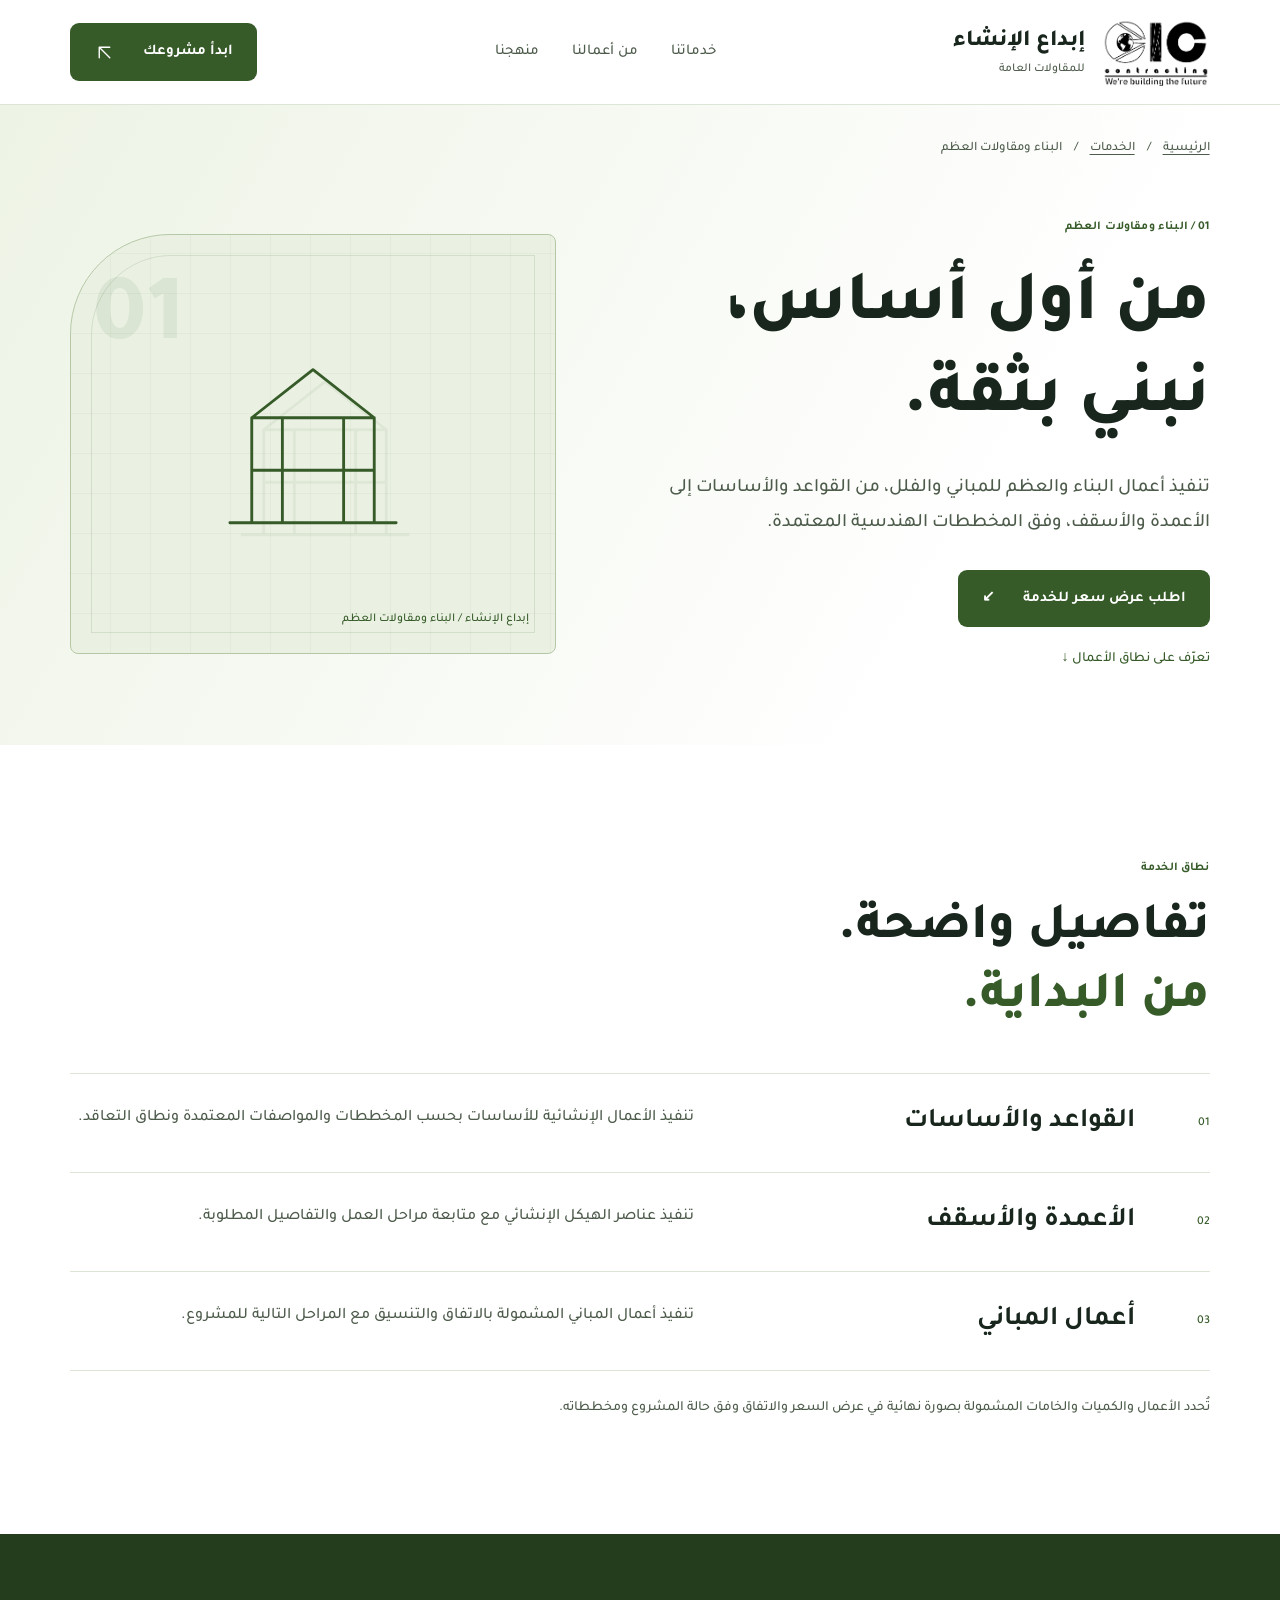
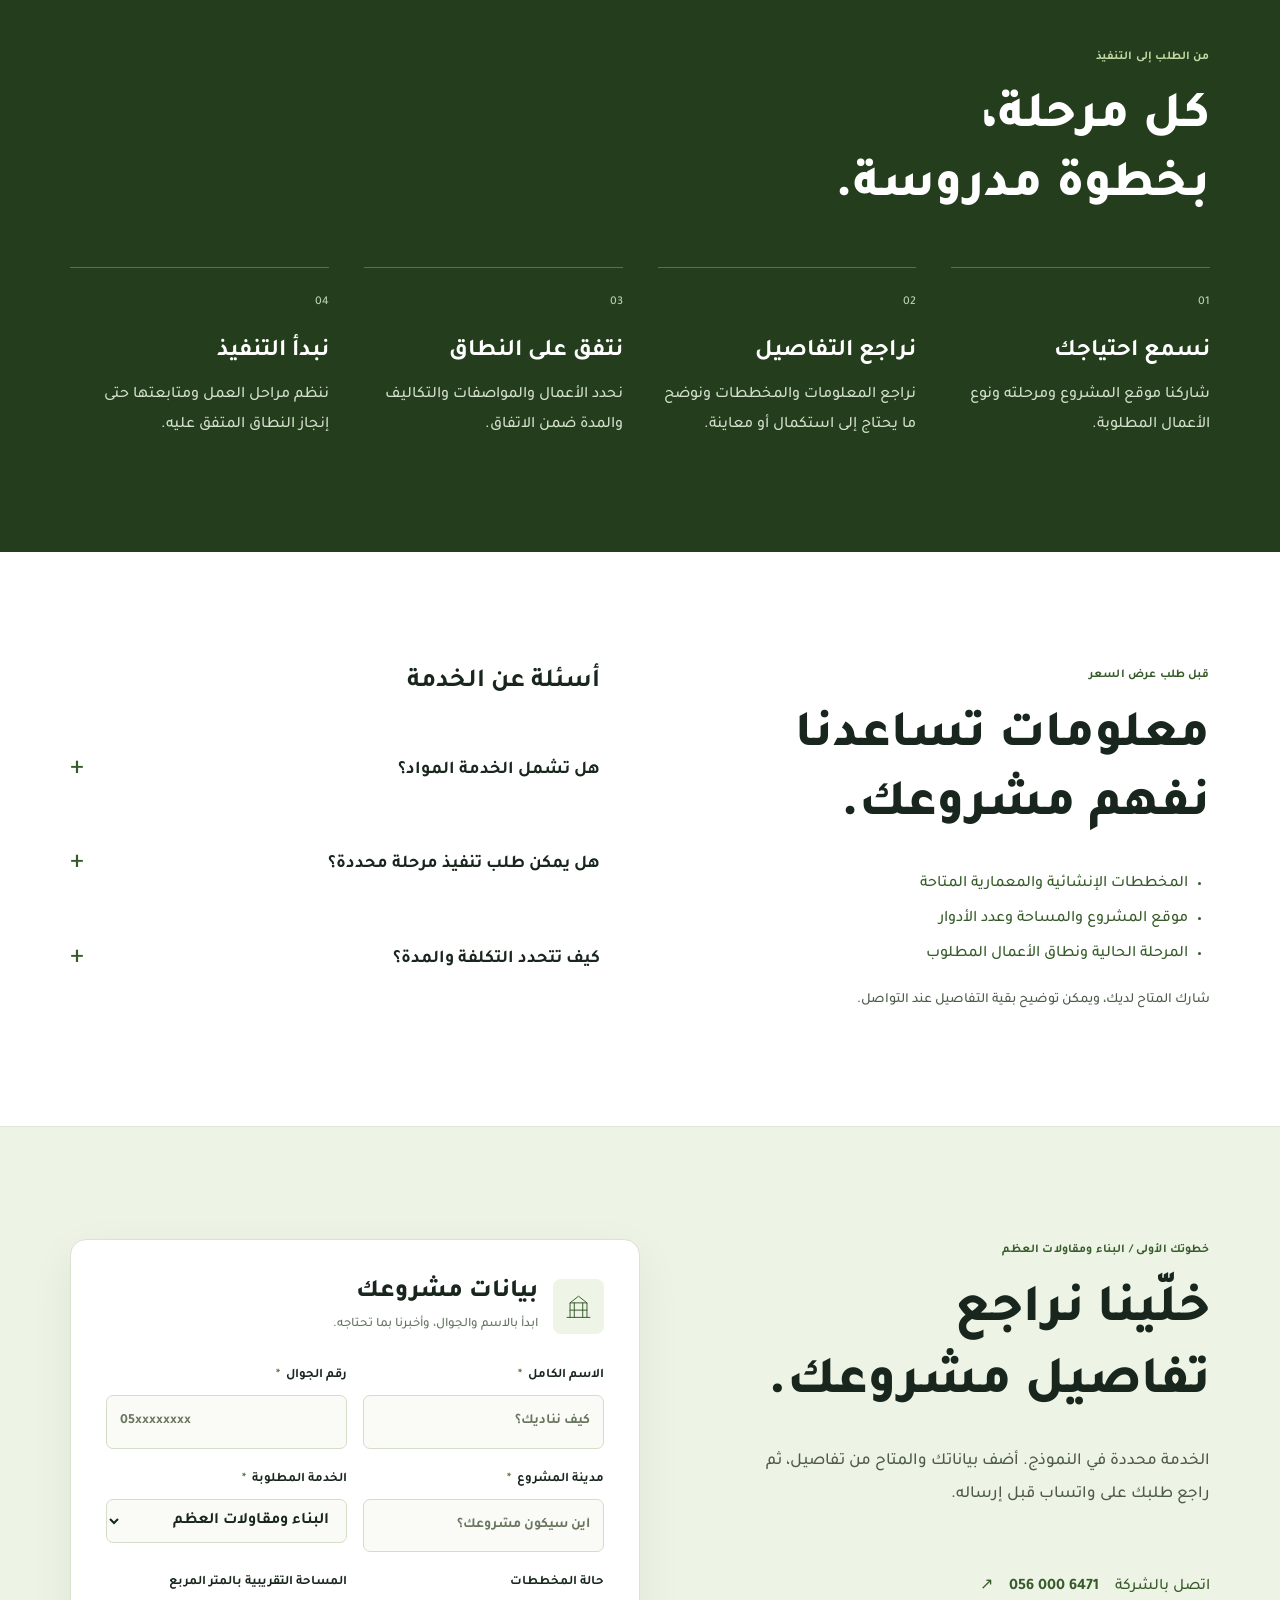
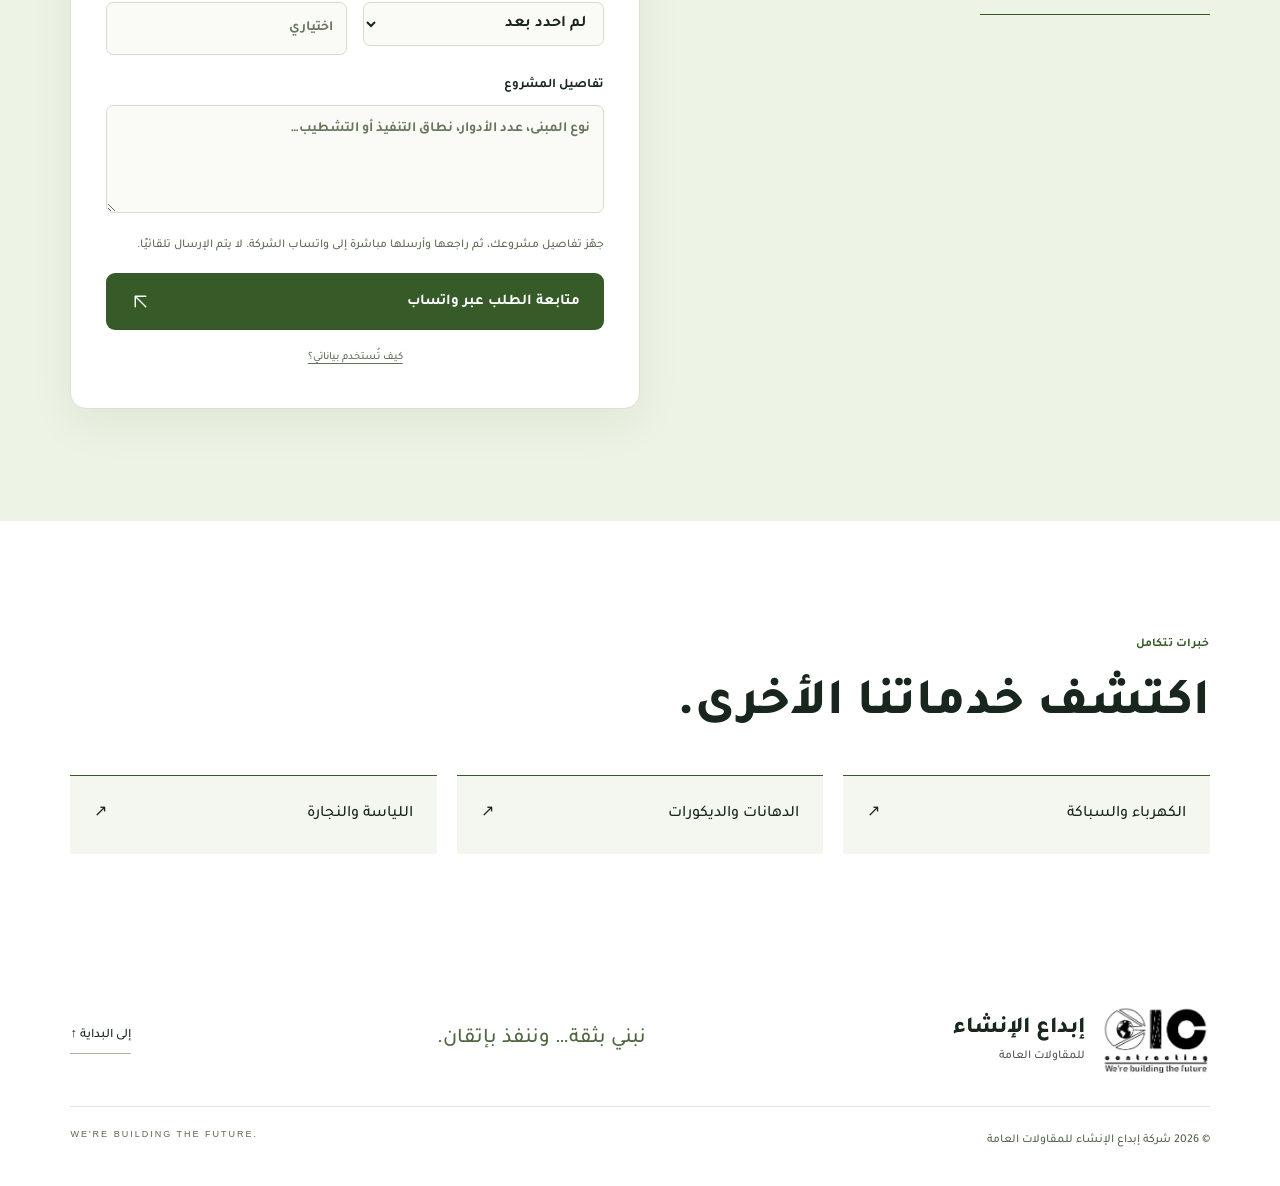
==== construction.html @ dc74d8d6 "Draft four independent Arabic service pages and homepage navigation" ====
<!doctype html><html lang="ar" dir="rtl"><head><meta charset="utf-8"><meta name="viewport" content="width=device-width,initial-scale=1"><meta name="theme-color" content="#365b29"><title>البناء ومقاولات العظم | إبداع الإنشاء</title><meta name="description" content="تنفيذ أعمال البناء والعظم للمباني والفلل، من القواعد والأساسات إلى الأعمدة والأسقف، وفق المخططات الهندسية المعتمدة."><meta property="og:title" content="البناء ومقاولات العظم | إبداع الإنشاء"><meta property="og:description" content="تنفيذ أعمال البناء والعظم للمباني والفلل، من القواعد والأساسات إلى الأعمدة والأسقف، وفق المخططات الهندسية المعتمدة."><meta property="og:type" content="website"><link rel="icon" href="favicon.svg"><link rel="stylesheet" href="style.css?v=20261109-services"><link rel="stylesheet" href="services.css"></head><body class="service-page"><svg class="svg-defs" xmlns="http://www.w3.org/2000/svg" aria-hidden="true"><defs><symbol id="build" viewBox="0 0 48 48"><path d="M5 42h38M10 42V18h28v24M10 18l14-11 14 11M17 18v24M31 18v24M10 30h28"/></symbol><symbol id="bolt" viewBox="0 0 48 48"><path d="M27 4 10 27h13l-2 17 17-24H25l2-16Z"/></symbol><symbol id="paint" viewBox="0 0 48 48"><rect x="7" y="8" width="29" height="12" rx="2"/><path d="M36 13h6v15H24v8M20 36h8v9h-8z"/></symbol><symbol id="tools" viewBox="0 0 48 48"><path d="M7 12h34v29H7zM16 12V6h16v6M7 25h34M20 22h8v7h-8z"/></symbol><symbol id="arrow" viewBox="0 0 24 24"><path d="M18 6H6v12M6 6l12 12"/></symbol><symbol id="check" viewBox="0 0 24 24"><path d="m5 12 4 4L19 6"/></symbol><symbol id="play" viewBox="0 0 24 24"><path d="m9 5 11 7-11 7V5Z"/></symbol></defs></svg><header class="header"><div class="wrap header-inner"><a href="index.html#home" class="brand" aria-label="إبداع الإنشاء الرئيسية"><span class="brand-mark" role="img" aria-label="شعار شركة إبداع الإنشاء"></span><span class="brand-name">إبداع الإنشاء<small>للمقاولات العامة</small></span></a><nav aria-label="التنقل الرئيسي"><a href="index.html#services">خدماتنا</a><a href="index.html#work">من أعمالنا</a><a href="index.html#approach">منهجنا</a></nav><a class="btn btn-green header-cta" href="#request">ابدأ مشروعك <svg><use href="#arrow"/></svg></a></div></header><main id="main"><section class="service-hero"><div class="wrap"><nav class="breadcrumbs" aria-label="مسار الصفحة"><a href="index.html">الرئيسية</a><span>/</span><a href="index.html#services">الخدمات</a><span>/</span><span aria-current="page">البناء ومقاولات العظم</span></nav><div class="service-hero-grid"><div><span class="eyebrow">01 / البناء ومقاولات العظم</span><h1>من أول أساس،<br>نبني بثقة.</h1><p class="service-lead">تنفيذ أعمال البناء والعظم للمباني والفلل، من القواعد والأساسات إلى الأعمدة والأسقف، وفق المخططات الهندسية المعتمدة.</p><a class="btn btn-green" href="#request">اطلب عرض سعر للخدمة <span>↙</span></a><a class="scope-jump" href="#scope">تعرّف على نطاق الأعمال ↓</a></div><div class="service-blueprint" aria-hidden="true"><span class="blueprint-number">01</span><svg><use href="#build"/></svg><span class="blueprint-caption">إبداع الإنشاء / البناء ومقاولات العظم</span><i></i></div></div></div></section><section id="scope" class="section"><div class="wrap"><span class="eyebrow">نطاق الخدمة</span><h2>تفاصيل واضحة.<br><span>من البداية.</span></h2><div class="scope-rows"><article class="scope-row motion-item"><span>01</span><h3>القواعد والأساسات</h3><p>تنفيذ الأعمال الإنشائية للأساسات بحسب المخططات والمواصفات المعتمدة ونطاق التعاقد.</p></article><article class="scope-row motion-item"><span>02</span><h3>الأعمدة والأسقف</h3><p>تنفيذ عناصر الهيكل الإنشائي مع متابعة مراحل العمل والتفاصيل المطلوبة.</p></article><article class="scope-row motion-item"><span>03</span><h3>أعمال المباني</h3><p>تنفيذ أعمال المباني المشمولة بالاتفاق والتنسيق مع المراحل التالية للمشروع.</p></article></div><p class="scope-note">تُحدد الأعمال والكميات والخامات المشمولة بصورة نهائية في عرض السعر والاتفاق وفق حالة المشروع ومخططاته.</p></div></section><section class="service-process section"><div class="wrap"><span class="eyebrow">من الطلب إلى التنفيذ</span><h2>كل مرحلة،<br>بخطوة مدروسة.</h2><div class="process-cards"><article class="motion-item"><span>01</span><h3>نسمع احتياجك</h3><p>شاركنا موقع المشروع ومرحلته ونوع الأعمال المطلوبة.</p></article><article class="motion-item"><span>02</span><h3>نراجع التفاصيل</h3><p>نراجع المعلومات والمخططات ونوضح ما يحتاج إلى استكمال أو معاينة.</p></article><article class="motion-item"><span>03</span><h3>نتفق على النطاق</h3><p>نحدد الأعمال والمواصفات والتكاليف والمدة ضمن الاتفاق.</p></article><article class="motion-item"><span>04</span><h3>نبدأ التنفيذ</h3><p>ننظم مراحل العمل ومتابعتها حتى إنجاز النطاق المتفق عليه.</p></article></div></div></section><section class="section"><div class="wrap service-info-grid"><div><span class="eyebrow">قبل طلب عرض السعر</span><h2>معلومات تساعدنا<br>نفهم مشروعك.</h2><ul class="service-needs"><li>المخططات الإنشائية والمعمارية المتاحة</li><li>موقع المشروع والمساحة وعدد الأدوار</li><li>المرحلة الحالية ونطاق الأعمال المطلوب</li></ul><p>شارك المتاح لديك، ويمكن توضيح بقية التفاصيل عند التواصل.</p></div><div class="service-faq"><h3>أسئلة عن الخدمة</h3><details><summary>هل تشمل الخدمة المواد؟<span>+</span></summary><p>يُحدد توريد المواد ومسؤولية كل طرف في عرض السعر والاتفاق قبل بدء التنفيذ.</p></details><details><summary>هل يمكن طلب تنفيذ مرحلة محددة؟<span>+</span></summary><p>يمكن مشاركة المرحلة المطلوبة والمخططات لمراجعة نطاق التنفيذ وإمكانية تقديم عرض مناسب.</p></details><details><summary>كيف تتحدد التكلفة والمدة؟<span>+</span></summary><p>بحسب حجم الأعمال وحالة الموقع والمخططات والمواصفات ونطاق التوريد؛ وتُوضح التفاصيل قبل بدء التنفيذ.</p></details></div></div></section><section id="request" class="request section"><div class="wrap request-grid"><div class="request-copy"><span class="eyebrow">خطوتك الأولى / البناء ومقاولات العظم</span><h2>خلّينا نراجع<br>تفاصيل مشروعك.</h2><p>الخدمة محددة في النموذج. أضف بياناتك والمتاح من تفاصيل، ثم راجع طلبك على واتساب قبل إرساله.</p><a class="service-phone" href="tel:+966560006471">اتصل بالشركة <b dir="ltr">056 000 6471</b> ↗</a></div><form id="quote-form"><div class="form-heading"><span class="form-icon"><svg><use href="#build"/></svg></span><div><h3>بيانات مشروعك</h3><p>ابدأ بالاسم والجوال، وأخبرنا بما تحتاجه.</p></div></div><div class="form-fields"><label>الاسم الكامل <span>*</span><input name="name" autocomplete="name" placeholder="كيف نناديك؟" required maxlength="100"></label><label>رقم الجوال <span>*</span><input name="phone" type="tel" dir="ltr" inputmode="tel" autocomplete="tel" placeholder="05xxxxxxxx" required maxlength="20"></label><label>مدينة المشروع <span>*</span><input name="city" autocomplete="address-level2" placeholder="أين سيكون مشروعك؟" required maxlength="100"></label><label>الخدمة المطلوبة <span>*</span><select name="service" required id="service-select"><option value="">اختر الخدمة</option><option selected>البناء ومقاولات العظم</option><option>الكهرباء والسباكة</option><option>الدهانات والديكورات</option><option>اللياسة والنجارة</option><option>أكثر من خدمة</option></select></label><label>حالة المخططات<select name="plans"><option>لم أحدد بعد</option><option>المخططات جاهزة</option><option>قيد الإعداد</option></select></label><label>المساحة التقريبية بالمتر المربع<input name="area" type="number" min="1" max="10000000" placeholder="اختياري"></label><label class="full">تفاصيل المشروع<textarea name="details" rows="3" maxlength="3000" placeholder="نوع المبنى، عدد الأدوار، نطاق التنفيذ أو التشطيب…"></textarea></label></div><p class="form-notice">جهّز تفاصيل مشروعك، ثم راجعها وأرسلها مباشرة إلى واتساب الشركة. لا يتم الإرسال تلقائيًا.</p><button type="submit" class="btn btn-green submit">متابعة الطلب عبر واتساب <svg><use href="#arrow"/></svg></button><div id="form-result" role="status" hidden><strong>تفاصيلك جاهزة. الخطوة التالية على واتساب.</strong><p>اضغط لفتح المحادثة بالتفاصيل، وراجع الرسالة قبل إرسالها إلى الشركة.</p><a class="btn btn-green send-request" id="send-request" target="_blank" rel="noopener noreferrer">افتح واتساب لإرسال الطلب ↗</a><br><button type="button" class="text-link" id="download-request">تنزيل تفاصيل الطلب ↓</button></div><span class="privacy-line"><button type="button" id="privacy-button">كيف تُستخدم بياناتي؟</button></span></form></div></section><section class="section other-services"><div class="wrap"><span class="eyebrow">خبرات تتكامل</span><h2>اكتشف خدماتنا الأخرى.</h2><nav aria-label="الخدمات الأخرى"><a href="electrical-plumbing.html">الكهرباء والسباكة <span>↗</span></a><a href="painting-decoration.html">الدهانات والديكورات <span>↗</span></a><a href="plastering-carpentry.html">اللياسة والنجارة <span>↗</span></a></nav></div></section></main><footer><div class="wrap"><div class="footer-main"><a class="brand" href="index.html#home"><span class="brand-mark" role="img" aria-label="شعار إبداع الإنشاء"></span><span class="brand-name">إبداع الإنشاء<small>للمقاولات العامة</small></span></a><p>نبني بثقة… وننفذ بإتقان.</p><a class="back-top" href="index.html#home">إلى البداية ↑</a></div><div class="footer-bottom"><span>© <span id="year"></span> شركة إبداع الإنشاء للمقاولات العامة</span><span dir="ltr">WE'RE BUILDING THE FUTURE.</span></div></div></footer><script src="service-page.js" defer></script></body></html>
---- style.css ----
@font-face{font-family:Tajawal;src:url('tajawal-500.ttf') format('truetype');font-weight:500;font-display:swap}@font-face{font-family:Tajawal;src:url('tajawal-700.ttf') format('truetype');font-weight:700;font-display:swap}@font-face{font-family:Tajawal;src:url('tajawal-800.ttf') format('truetype');font-weight:800;font-display:swap}
:root{--green:#365b29;--green-dark:#243e1d;--ink:#18261d;--text:#4d5b4b;--muted:#64735f;--light:#f4f7ef;--line:#dde5d6;--lime:#e6efc8;--white:#fff;--ease:cubic-bezier(.2,.7,.3,1)}*{box-sizing:border-box}html{scroll-behavior:smooth;scroll-padding-top:28px}body{margin:0;font:500 16px/1.85 Tajawal,Arial,sans-serif;color:var(--ink);background:var(--white)}button,input,textarea,select{font:inherit}button{cursor:pointer}a{color:inherit;text-decoration:none}img{max-width:100%;display:block}button,a{-webkit-tap-highlight-color:transparent}button:focus-visible,a:focus-visible,summary:focus-visible{outline:3px solid #87a65d;outline-offset:5px}::selection{background:var(--lime);color:var(--green-dark)}h1,h2,h3,p{margin:0}h1,h2,h3{line-height:1.4}svg{width:24px;height:24px;fill:none;stroke:currentColor;stroke-width:1.6;stroke-linecap:round;stroke-linejoin:round;flex-shrink:0}.svg-defs{position:absolute;width:0;height:0;overflow:hidden}.wrap{width:min(1232px,89%);margin:auto}.section{padding:112px 0}.skip{position:fixed;top:-80px;z-index:100;background:var(--green);color:white;padding:12px}.skip:focus{top:0}.read-progress{position:fixed;top:0;right:0;height:3px;background:#75984d;z-index:100;width:0}.header{border-bottom:1px solid var(--line);background:#fff;position:relative;z-index:5}.header-inner{min-height:104px;display:flex;align-items:center;justify-content:space-between;gap:25px}.brand{display:flex;align-items:center;gap:17px}.brand-mark{width:108px;height:67px;display:block;background:url('ibdaa-logo.png') center/contain no-repeat;mix-blend-mode:multiply;flex-shrink:0}.brand-name{font-size:23px;font-weight:800;line-height:1.3}.brand-name small{display:block;font-size:12px;color:var(--text);font-weight:500;margin-top:5px}.header nav{display:flex;gap:33px;font-size:15px;color:var(--text)}.header nav a:hover{color:var(--green)}.btn{display:inline-flex;align-items:center;justify-content:center;gap:28px;padding:15px 23px;border-radius:9px;font-size:15px;line-height:1.7;font-weight:700;border:1px solid transparent;transition:transform .22s var(--ease),background .22s,box-shadow .22s}.btn-green{background:var(--green);color:white}.btn-green:hover{background:var(--green-dark);box-shadow:0 7px 22px #365b2920;transform:translateY(-2px)}.btn svg{width:21px;height:21px;transition:transform .22s}.btn:hover svg{transform:translate(-2px,-2px)}.btn:active{transform:translateY(1px)}.btn-white{background:white;color:var(--green-dark)}.btn-outline{background:transparent;border-color:#536c45;color:var(--green-dark)}.btn-outline:hover{background:var(--green);color:white}.text-link{display:inline-flex;align-items:center;gap:20px;border:0;background:none;padding:7px 0;color:var(--green);font-weight:700;border-bottom:1px solid #b4c5a3;font-size:15px;line-height:1.7}.text-link span{font-size:22px}.text-link:hover{border-color:var(--green)}.hero{background:linear-gradient(110deg,#edf2e5 0%,#f7f9f3 40%,#fff 79%);overflow:hidden}.hero-grid{display:grid;grid-template-columns:1.08fr 1fr;gap:7%;padding:64px 0 75px;align-items:center}.eyebrow{font-size:12px;letter-spacing:.15px;color:var(--green);font-weight:700;display:flex;align-items:center;gap:10px}.status-dot{height:7px;width:7px;border-radius:50%;background:#6d943e;box-shadow:0 0 0 5px #6d943e12;display:inline-block;flex-shrink:0}h1{font-size:clamp(54px,5.9vw,85px);font-weight:800;line-height:1.24;margin:27px 0 24px}h1>span:first-child{color:var(--green)}.green-period{color:#87a754}.hero-sub{font-size:25px;line-height:1.6;font-weight:500;color:#5f6c57;margin-bottom:17px}.hero-sub strong{font-weight:700;color:var(--ink)}.hero-desc{color:var(--text);font-size:17px;line-height:1.95;max-width:470px}.hero-actions{display:flex;gap:25px;align-items:center;margin-top:30px;flex-wrap:wrap}.hero-actions .text-link{font-size:14px}.hero-assurance{display:flex;gap:20px;margin-top:29px;flex-wrap:wrap;font-size:12px;color:#4d6143}.hero-assurance span{display:flex;align-items:center;gap:7px}.hero-assurance svg{width:17px;height:17px;stroke-width:2}.hero-art{position:relative;padding:0 18px 52px 0;max-width:510px;width:100%;margin:auto}.art-grid{position:absolute;inset:0 -25px 5% 12%;background-image:linear-gradient(#8caa651f 1px,transparent 1px),linear-gradient(90deg,#8caa651f 1px,transparent 1px);background-size:30px 30px;border-radius:40px;transform:rotate(-4deg)}.media-label{display:flex;align-items:center;gap:10px;margin:0 0 13px 0;font-size:12px;color:#4b6140;position:relative}.media-label>span:last-child{margin-right:auto;font:9px Arial;letter-spacing:3px;color:#768a68}.hero-video{display:block;width:100%;height:520px;border:0;padding:0;background:#cad3bd;border-radius:105px 15px 15px 15px;overflow:hidden;position:relative;text-align:right;box-shadow:0 25px 55px #2c462c14}.hero-video>img{height:100%;width:100%;object-fit:cover;object-position:center 42%;transition:transform .6s var(--ease)}.hero-video:hover>img{transform:scale(1.025)}.video-shade{position:absolute;inset:0;background:linear-gradient(0deg,#11200bd9 0%,transparent 50%,#1d2f1220 100%)}.video-play{position:absolute;top:42%;left:50%;transform:translate(-50%,-50%);width:75px;height:75px;border:1px solid #ffffffaa;display:grid;place-items:center;border-radius:50%;color:white;background:#ffffff16;backdrop-filter:blur(7px)}.video-play svg{width:26px;height:26px;fill:currentColor;stroke:none;margin-left:3px}.video-text{position:absolute;right:28px;bottom:40px;color:white;left:28px}.video-text>span{font-size:12px;color:#d9e6d1;display:block;margin-bottom:7px}.video-text strong{font-size:23px;font-weight:700;display:flex;align-items:center;justify-content:space-between}.video-duration{position:absolute;top:27px;right:25px;font:11px Arial;color:white;padding:6px 8px;background:#16260dbb;border-radius:5px}.foundation-note{position:absolute;bottom:16px;left:-25px;background:white;padding:10px;display:flex;gap:16px;align-items:center;box-shadow:0 13px 35px #273c1c1f;border:1px solid #e1e8db;border-radius:11px;direction:rtl;min-width:270px}.foundation-note>img{height:128px;width:96px;object-fit:cover;border-radius:6px}.foundation-note>div{padding:2px 0 0 15px}.tiny-label{font-size:12px;color:var(--muted);display:block;line-height:1.8}.foundation-note strong{font-size:19px;line-height:1.6;display:block;margin:4px 0 7px}.foundation-note svg{width:26px;height:26px;color:var(--green)}.art-caption{position:absolute;bottom:-13px;right:18px;font-size:10px;color:#617458}.promise-strip{background:var(--green-dark);color:#e6efd8;padding:24px 0}.promise-strip .wrap{display:grid;grid-template-columns:repeat(4,1fr);gap:30px}.promise-strip span{display:flex;align-items:center;justify-content:space-between;font-size:15px}.promise-strip i{font-style:normal;color:#a4c574;font-size:24px}.section-head{display:flex;align-items:end;justify-content:space-between;gap:40px;margin-bottom:55px}h2{font-size:clamp(36px,4vw,56px);font-weight:800;line-height:1.35;margin-top:16px}h2 span{color:var(--green)}.section-head>p{font-size:16px;color:var(--text);line-height:1.95;padding-bottom:7px}.service-explorer{display:grid;grid-template-columns:1fr 1.3fr;border-top:1px solid var(--line);border-bottom:1px solid var(--line);min-height:475px}.service-nav{padding:23px 0;display:flex;flex-direction:column;justify-content:center}.service-nav button{display:flex;gap:16px;align-items:center;text-align:right;background:none;border:0;padding:25px 19px;border-radius:7px;color:#52644a;font-size:20px;font-weight:700;line-height:1.6;transition:background .25s,color .25s;margin:3px 0 3px 30px}.service-nav button>svg{width:30px;height:30px;stroke-width:1.4}.service-num{font:11px Arial;color:#7a8b6d}.service-nav b{margin-right:auto;opacity:0;font-weight:500}.service-nav button[aria-selected=true]{background:var(--green);color:white}.service-nav button[aria-selected=true] .service-num{color:#d2e2bd}.service-nav button[aria-selected=true] b{opacity:1}.service-nav button:hover:not([aria-selected=true]){background:var(--light)}.service-panel{background:var(--light);padding:38px 42px;position:relative;display:grid;grid-template-columns:1fr;overflow:hidden;align-content:center;min-height:470px}.service-content{position:relative;z-index:1}.service-content .tiny-label{color:#5d754d}.service-content h3{font-size:36px;font-weight:800;line-height:1.4;margin:9px 0 17px}.service-content p{max-width:400px;font-size:16px;line-height:1.95;color:#46583f}.service-content ul{padding:0;list-style:none;margin:19px 0 18px;font-size:14px;color:#465c3d}.service-content li{padding:3px 0;display:flex;gap:10px;align-items:center}.service-content li:before{content:'';width:5px;height:5px;background:#729747;border-radius:50%;flex-shrink:0}.service-content .text-link{font-size:14px}.service-drawing{position:absolute;bottom:10px;left:0;color:#d5e2c4;pointer-events:none}.service-drawing>svg{width:230px;height:230px;stroke-width:.7}.service-drawing>span{position:absolute;top:-30px;left:18px;font:800 110px Arial;color:#e2ead9}.work{background:#f5f7f1}.work-grid{display:grid;grid-template-columns:1.15fr 1fr;gap:42px}.project-image{position:relative;border:0;display:block;padding:0;background:#dce4d2;width:100%;overflow:hidden;cursor:zoom-in;border-radius:14px}.work-feature .project-image{height:525px}.project-image img{width:100%;height:100%;object-fit:cover;object-position:50% 39%;transition:transform .7s var(--ease)}.project-image:hover img{transform:scale(1.03)}.zoom-icon{position:absolute;bottom:20px;left:20px;background:white;color:var(--green);height:42px;width:42px;border-radius:50%;display:grid;place-items:center;font-size:25px}.project-meta{display:flex;justify-content:space-between;align-items:start;gap:20px;margin-top:24px}.project-meta h3{font-size:27px;line-height:1.5;margin-top:5px}.project-tag{border:1px solid #bac9aa;padding:5px 13px;border-radius:30px;color:#4c6a3d;font-size:11px}.work-side{padding-top:65px}.work-secondary .project-image{height:280px}.work-secondary .project-image img{object-position:center 60%}.secondary-caption{margin:18px 0 22px}.secondary-caption h3{font-size:21px;margin-top:4px}.structure-card{display:flex;gap:20px;align-items:center;border-top:1px solid #d9e1cf;padding-top:25px;justify-content:space-between}.structure-card img{width:112px;height:149px;border-radius:7px;object-fit:contain}.structure-card h3{font-size:23px;margin:5px 0}.structure-card p{font-size:14px;color:var(--text);max-width:230px}.structure-card .text-link{font-size:13px;margin-top:8px}.work-film{display:flex;align-items:center;gap:25px;margin-top:60px;padding-top:32px;border-top:1px solid #d8e1cb}.film-symbol{width:63px;height:63px;display:grid;place-items:center;color:var(--green);border:1px solid #a5b797;border-radius:50%}.film-symbol svg{fill:currentColor;stroke:none}.work-film h3{font-size:24px;margin-top:5px}.work-film .btn{margin-right:auto}.approach{background:var(--green-dark);color:white;position:relative;overflow:hidden}.approach-grid{display:grid;grid-template-columns:1fr 1.1fr;gap:13%}.approach .eyebrow{color:#bfcea9}.approach h2 span{color:#c5dca2}.approach-heading>p{font-size:17px;line-height:1.95;color:#d6e0cc;max-width:350px;margin:25px 0 30px}.approach .btn{font-size:14px}.approach-seal{display:flex;align-items:center;gap:18px;color:#b7cd9e;margin-top:45px;font-size:12px;line-height:1.6}.approach-seal svg{width:54px;height:54px;stroke-width:1}.approach-list article{display:flex;align-items:start;gap:22px;border-bottom:1px solid #c4d2b730;padding:25px 0}.approach-list article:first-child{padding-top:0}.approach-list article>span{font:12px Arial;color:#c5daa7;margin-top:10px}.approach-list article>svg{margin-right:auto;width:23px;height:23px;color:#bbd790;margin-top:10px}.approach-list h3{font-size:24px;font-weight:700;margin-bottom:9px}.approach-list p{font-size:16px;line-height:1.9;color:#d5dfcb;max-width:350px}.journey{border-bottom:1px solid var(--line)}.journey-grid{display:grid;grid-template-columns:repeat(4,1fr);gap:35px;margin-top:65px}.journey-number{font:700 34px Arial;color:#476a36}.journey-line{display:block;height:1px;background:var(--line);position:relative;margin:23px 0}.journey-line:before{content:'';position:absolute;right:0;top:-3px;height:7px;width:7px;border-radius:50%;background:#719846}.journey-grid h3{font-size:22px;font-weight:700;margin-bottom:12px}.journey-grid p{font-size:16px;line-height:1.9;color:var(--text)}.faq-grid{display:grid;grid-template-columns:1fr 1.5fr;gap:12%}.faq-list details{border-bottom:1px solid var(--line)}summary{list-style:none;padding:23px 0;font-size:18px;font-weight:700;line-height:1.8;display:flex;align-items:center;gap:22px;justify-content:space-between;cursor:pointer}summary::-webkit-details-marker{display:none}summary span{font-size:27px;color:var(--green);font-weight:500;transition:transform .2s}details[open] summary span{transform:rotate(45deg)}details p{font-size:16px;line-height:1.95;color:var(--text);padding-bottom:25px}.request{background:#edf3e5;border-top:1px solid #e0e9d5}.request-grid{display:grid;grid-template-columns:1fr 1.25fr;gap:10%;align-items:start}.request h2{font-size:53px}.request-copy>p{font-size:17px;line-height:1.95;color:var(--text);margin:24px 0 25px}.request-benefits{display:flex;flex-direction:column;gap:15px;font-size:14px;color:#49623c;margin-bottom:35px}.request-benefits span{display:flex;gap:10px;align-items:center}.request-benefits svg{width:18px;height:18px;stroke-width:2}.direct-contact{display:grid;grid-template-columns:repeat(2,minmax(0,1fr));gap:12px;align-items:center;border-top:1px solid #ccdabe;padding-top:25px;max-width:390px}.direct-contact .tiny-label{grid-column:1/-1}.direct-contact button{display:flex;align-items:center;justify-content:space-between;gap:10px;min-height:52px;padding:12px 16px;border:1px solid var(--green);border-radius:9px;background:white;color:var(--green-dark);font-size:15px;font-weight:700;line-height:1.7;box-shadow:0 3px 8px #243e1d0a;transition:background .2s,color .2s,box-shadow .2s,transform .2s}.direct-contact button[data-contact="whatsapp"]{background:var(--green);color:white}.direct-contact button:hover{background:var(--green-dark);border-color:var(--green-dark);color:white;box-shadow:0 5px 14px #243e1d24;transform:translateY(-2px)}.direct-contact button:active{transform:translateY(1px);box-shadow:none}.direct-contact button span{font-size:20px;line-height:1}.direct-contact .direct-number{grid-column:1/-1;justify-self:start;direction:ltr;font-weight:700;text-decoration:underline;text-underline-offset:4px;padding:8px 0;min-height:44px}form{background:white;border:1px solid #d9e3ce;padding:35px;border-radius:16px;box-shadow:0 15px 45px #1f3b1310}.form-heading{display:flex;gap:15px;align-items:center;margin-bottom:28px}.form-icon{display:grid;place-items:center;background:#eef4e6;color:var(--green);width:51px;height:55px;border-radius:8px}.form-icon svg{width:29px;height:29px}.form-heading h3{font-size:25px;font-weight:800}.form-heading p{color:var(--muted);font-size:13px;margin-top:3px}.form-fields{display:grid;grid-template-columns:1fr 1fr;gap:20px 16px}label{font-size:13px;font-weight:700;line-height:1.7}label>span{color:#58763f;margin-right:3px}input,select,textarea{display:block;width:100%;background:#fafbf7;border:1px solid #d3ddc8;border-radius:7px;margin-top:8px;padding:12px 13px;color:var(--ink);font-size:16px;line-height:1.7;outline:none;transition:border .2s,box-shadow .2s}input:focus,select:focus,textarea:focus{border-color:#6d9352;box-shadow:0 0 0 3px #83a1661a}input::placeholder,textarea::placeholder{color:#69765e;opacity:1;font-size:14px}textarea{resize:vertical;min-height:100px}.full{grid-column:1/-1}.form-notice{font-size:12px;line-height:1.9;color:#5e6b53;margin:21px 0 16px}.submit{width:100%;justify-content:space-between}.privacy-line{display:block;text-align:center;margin-top:13px}.privacy-line button{background:none;border:0;color:#62725a;font-size:11px;text-decoration:underline;text-underline-offset:4px}#form-result{margin-top:20px;padding:18px;background:#edf5e4;border:1px solid #c5d6b5;border-radius:8px;font-size:14px;line-height:1.9}#form-result p{margin-top:8px;font-size:13px}#form-result .text-link{font-size:13px;margin-top:10px}footer{padding:40px 0 25px;background:#fff}.footer-main{display:flex;justify-content:space-between;align-items:center;gap:25px;padding-bottom:33px}.footer-main>p{font-size:21px;color:#4e6740}.back-top{font-size:13px;border-bottom:1px solid #a9b99d;padding-bottom:5px}.footer-bottom{border-top:1px solid var(--line);padding-top:22px;display:flex;justify-content:space-between;gap:20px;font-size:12px;color:#58684f}.footer-bottom>span:last-child{font:9px Arial;letter-spacing:2px}.mobile-cta{display:none}dialog{border:0;padding:0;max-height:94svh;color:var(--ink);border-radius:14px;box-shadow:0 25px 100px #0004}dialog::backdrop{background:#0d1b0bce;backdrop-filter:blur(7px)}.dialog-close:first-child{position:absolute;left:14px;top:12px;background:#ffffffed;color:var(--green-dark);border:0;border-radius:50%;width:35px;height:35px;font-size:25px;line-height:1;z-index:5;display:grid;place-items:center}.video-dialog{background:#152211;padding:25px;width:min(480px,92%);color:white}.video-heading{margin:0 0 20px;padding-left:40px}.video-heading .eyebrow{color:#c4d8a6}.video-heading h3{font-size:23px;margin-top:7px}.video-dialog video{display:block;width:auto;max-width:100%;max-height:70svh;margin:auto;border-radius:8px;background:black}.photo-dialog{background:#10190e;padding:15px;max-width:94vw;max-height:95svh}.photo-dialog img{max-height:83svh;max-width:85vw;width:auto;height:auto;object-fit:contain;margin:auto;border-radius:4px}.photo-dialog p{color:#e3ecd9;font-size:13px;line-height:1.8;margin:12px 10px 0;text-align:center}.notice-dialog{background:#fff;width:min(470px,90%);padding:38px}.notice-dialog h3{font-size:25px;margin-top:17px}.notice-dialog p{font-size:16px;line-height:1.95;color:var(--text);margin:15px 0 25px}.reveal{opacity:1;transform:none}.js-motion .reveal{opacity:0;transform:translateY(18px);transition:opacity .55s var(--ease),transform .55s var(--ease)}.js-motion .reveal.in-view{opacity:1;transform:none}.request-highlight{animation:request-highlight 1.5s ease-out}@keyframes request-highlight{0%,30%{box-shadow:0 0 0 3px #7fa55b,0 15px 45px #1f3b1320}100%{box-shadow:0 15px 45px #1f3b1310}}@keyframes arrive{from{opacity:0;transform:translateY(12px)}to{opacity:1;transform:none}}@keyframes line-grow{from{transform:scaleX(0)}to{transform:scaleX(1)}}@media(prefers-reduced-motion:no-preference){.motion-ready .hero-item{animation:arrive .6s var(--ease) both}.hero-copy>.hero-item:nth-child(2){animation-delay:70ms}.hero-copy>.hero-item:nth-child(3){animation-delay:120ms}.hero-copy>.hero-item:nth-child(4){animation-delay:170ms}.hero-copy>.hero-item:nth-child(5){animation-delay:220ms}.hero-copy>.hero-item:nth-child(6){animation-delay:270ms}.hero-art.hero-item{animation-delay:120ms}.journey-grid article.in-view .journey-line{animation:line-grow .65s var(--ease) both;transform-origin:right}.journey-grid article:nth-child(2){transition-delay:60ms}.journey-grid article:nth-child(3){transition-delay:120ms}.journey-grid article:nth-child(4){transition-delay:180ms}}
@media(max-width:1100px){.wrap{width:90%}.header nav{gap:22px}.brand-name{font-size:21px}.brand{gap:10px}.brand-mark{width:93px;height:61px;background-size:contain;background-position:center}.hero-grid{gap:5%;padding-top:50px}h1{font-size:68px}.hero-actions{gap:17px}.hero-actions .btn{font-size:14px;padding:15px 17px}.hero-video{height:500px}.foundation-note{left:-10px;min-width:245px}.section{padding:85px 0}.service-panel{padding:32px}.service-nav button{font-size:18px;gap:12px;padding:23px 14px;margin-left:18px}.approach-grid{gap:8%}.request-grid{gap:6%}.request h2{font-size:48px}form{padding:27px}.work-grid{gap:30px}.work-film h3{font-size:21px}.footer-main .brand-name{font-size:21px}}
@media(max-width:760px){html{scroll-padding-top:22px}.wrap{width:89%}.section{padding:65px 0}.header-inner{min-height:87px;gap:12px}.header nav{display:none}.brand{gap:9px}.brand-mark{width:78px;height:50px;background-size:contain;background-position:center}.brand-name{font-size:19px}.brand-name small{font-size:11px}.header-cta{font-size:12px;padding:11px 13px;gap:13px}.header-cta svg{width:18px}.hero-grid{display:flex;flex-direction:column;padding:36px 0 40px;gap:38px;align-items:stretch}.hero-copy .eyebrow{font-size:11px}h1{font-size:clamp(50px,12.3vw,75px);margin:23px 0 22px;line-height:1.27}.hero-sub{font-size:21px;line-height:1.6;margin-bottom:14px}.hero-desc{font-size:16px;line-height:1.95}.hero-actions{gap:23px;margin-top:25px}.hero-actions .btn{font-size:14px;padding:16px 18px;gap:18px}.hero-actions .text-link{font-size:13px}.hero-assurance{font-size:11px;gap:14px;margin-top:24px}.hero-art{max-width:490px;padding:0 0 49px 0;width:100%}.hero-video{height:440px;border-radius:85px 12px 12px 12px}.art-grid{inset:10px -14px 14% 12px}.media-label{font-size:11px;margin-bottom:12px}.media-label>span:last-child{font-size:8px;letter-spacing:2px}.video-text{bottom:70px;right:23px;left:23px}.video-text strong{font-size:21px}.video-text>span{font-size:11px}.video-play{width:65px;height:65px}.foundation-note{bottom:0;left:-5px;min-width:0;padding:8px;gap:12px;width:245px}.foundation-note>img{width:76px;height:101px}.foundation-note>div{padding-left:13px}.foundation-note strong{font-size:17px;margin:2px 0}.foundation-note .tiny-label{font-size:10px}.foundation-note svg{height:22px;width:22px}.art-caption{right:0;bottom:-26px;font-size:10px}.promise-strip{padding:24px 0;margin-top:16px}.promise-strip .wrap{grid-template-columns:1fr 1fr;gap:18px 22px}.promise-strip span{font-size:12px}.promise-strip i{font-size:19px}.section-head{display:block;margin-bottom:32px}.eyebrow{font-size:11px}h2{font-size:36px;line-height:1.4;margin-top:15px}.section-head>p{font-size:16px;margin-top:20px;padding:0}.service-explorer{display:block;border-top:0}.service-nav{display:grid;grid-template-columns:1fr 1fr;gap:9px;padding:0 0 20px}.service-nav button{display:grid;grid-template-columns:21px 1fr;gap:5px 10px;padding:16px 12px;margin:0;font-size:15px;align-items:center;background:#f3f6ee;border:1px solid #e0e8d7;line-height:1.7}.service-nav button>svg{width:24px;height:24px;grid-column:1;grid-row:1}.service-nav button>.service-num{grid-column:2;grid-row:1;justify-self:end;font-size:10px}.service-nav button>span:not(.service-num){grid-column:1/-1;margin-top:5px;white-space:normal}.service-nav b{display:none}.service-panel{border-radius:10px;padding:27px 24px;min-height:445px}.service-content h3{font-size:30px;margin:10px 0 15px}.service-content p{font-size:16px;line-height:1.95}.service-content ul{font-size:14px}.service-drawing{left:0;bottom:20px}.service-drawing>svg{width:180px;height:180px}.service-drawing>span{font-size:85px;top:-15px}.work-grid{display:block}.work-feature .project-image{height:430px}.project-image{border-radius:11px}.project-meta{margin-top:20px}.project-meta h3{font-size:25px}.project-tag{font-size:10px;padding:4px 10px}.work-side{padding-top:35px}.work-secondary .project-image{height:320px}.secondary-caption h3{font-size:22px}.structure-card{margin-top:26px;padding-top:22px;gap:15px}.structure-card>img{width:105px;height:140px}.structure-card h3{font-size:22px}.structure-card p{font-size:14px}.structure-card .tiny-label{font-size:11px}.work-film{gap:15px;flex-wrap:wrap;margin-top:35px;padding-top:26px}.film-symbol{width:49px;height:49px}.work-film>div{flex:1}.work-film h3{font-size:20px}.work-film .btn{margin:6px 64px 0 0;font-size:13px;padding:12px 18px;gap:30px}.approach-grid{display:block}.approach h2{font-size:40px}.approach-heading>p{font-size:16px;max-width:100%}.approach .btn{font-size:13px}.approach-seal{margin-top:30px}.approach-list{margin-top:36px}.approach-list article{gap:16px;padding:22px 0}.approach-list h3{font-size:23px}.approach-list p{font-size:16px;line-height:1.9}.approach-list article>svg{width:20px;height:20px}.journey-grid{grid-template-columns:1fr 1fr;gap:30px 25px;margin-top:36px}.journey-number{font-size:29px}.journey-line{margin:17px 0}.journey-grid h3{font-size:21px}.journey-grid p{font-size:16px;line-height:1.9}.faq-grid{display:block}.faq-list{margin-top:30px}summary{font-size:17px;line-height:1.8;padding:21px 0;gap:14px}details p{font-size:16px}.request-grid{display:block}.request h2{font-size:43px}.request-copy>p{font-size:16px}.request-benefits{font-size:14px;gap:12px}.direct-contact{padding-top:20px;max-width:100%;gap:12px}.direct-contact .tiny-label{font-size:12px}form{padding:26px 20px;margin-top:36px;border-radius:12px}.form-heading{gap:12px;margin-bottom:25px}.form-heading h3{font-size:24px}.form-heading p{font-size:12px}.form-fields{grid-template-columns:1fr;gap:20px}label{font-size:14px}input,select,textarea{font-size:16px}.form-notice{font-size:12px}.submit{font-size:14px}.privacy-line button{font-size:12px}footer{padding:30px 0 105px}.footer-main{flex-wrap:wrap;gap:22px;padding-bottom:28px}.footer-main>p{font-size:16px}.footer-main .brand-name{font-size:20px}.back-top{font-size:12px}.footer-bottom{display:block;font-size:12px}.footer-bottom>span:last-child{display:block;margin-top:14px;font-size:8px}.mobile-cta{display:flex;position:fixed;bottom:0;left:0;right:0;z-index:30;align-items:center;gap:17px;padding:11px 5% calc(11px + env(safe-area-inset-bottom));background:#ffffffed;border-top:1px solid #d4dfcb;backdrop-filter:blur(12px);box-shadow:0 -5px 30px #1731150a;transition:transform .25s}.mobile-cta>a{flex:1;justify-content:space-between;font-size:14px;padding:13px 18px}.mobile-cta>button{border:0;background:none;color:var(--green);font-size:12px;display:flex;align-items:center;gap:7px;padding:10px 0}.mobile-cta>button svg{width:19px;height:19px;fill:currentColor;stroke:none}.mobile-cta.at-form{transform:translateY(120%)}.notice-dialog{padding:32px 24px}.video-dialog{padding:24px 18px}.video-heading h3{font-size:21px}}
@media(max-width:380px){.wrap{width:90%}.header-inner{gap:8px}.brand-mark{width:62px;height:43px;background-size:contain;background-position:center}.brand-name{font-size:17px}.brand-name small{font-size:10px}.brand{gap:7px}.header-cta{font-size:11px;gap:10px;padding:11px}.header-cta svg{width:16px}h1{font-size:48px}.hero-actions{gap:20px}.hero-actions .btn{font-size:13px;gap:17px;padding:15px}.hero-assurance{font-size:10px;gap:12px}.hero-video{height:400px}.video-text strong{font-size:20px}.promise-strip span{font-size:11px}.service-nav button{font-size:14px;padding:15px 10px}.journey-grid{gap:30px 20px}.journey-grid h3{font-size:19px}.request h2{font-size:39px}.structure-card>img{width:88px;height:117px}}
@media(prefers-reduced-motion:reduce){html{scroll-behavior:auto}*,*:before,*:after{animation:none!important;transition:none!important}.js-motion .reveal{opacity:1;transform:none}}

.more-work{display:grid;grid-template-columns:repeat(3,1fr);gap:24px;margin-top:32px}.more-work button{display:block;width:100%;text-align:right;border:0;padding:0;background:none;color:var(--ink);font:inherit;cursor:pointer}.more-work img{width:100%;height:230px;object-fit:cover;border-radius:4px;transition:filter .3s}.more-work button:hover img{filter:brightness(.9)}.more-work h3{font-size:20px;margin:16px 0 0}.send-request{display:inline-flex;margin:12px 0}.direct-number{font-size:18px;font-weight:700;direction:ltr;display:block;margin-top:14px;color:var(--green)}@media(max-width:760px){.more-work{grid-template-columns:1fr;gap:28px}.more-work img{height:260px}}

/* Five architectural motion accents. All content remains visible without JS. */
/* 1. Drafting frame: drawn once, without covering the photograph. */
.blueprint-trace{position:absolute;inset:15px 2px auto auto;width:calc(100% + 8px);height:calc(100% - 54px);stroke:#709351;stroke-width:1;opacity:.5;pointer-events:none;overflow:visible}
.blueprint-trace .trace-detail{stroke-width:.8;opacity:.7}
@keyframes blueprint-draw{from{stroke-dashoffset:1}to{stroke-dashoffset:0}}
/* 2. Project photographs uncover in one clean, vertical pass. */
.project-image img,.more-work img{clip-path:inset(0);transition:clip-path .85s var(--ease),transform .65s var(--ease),filter .3s}
/* 4. Connected process: each node and rule arrives in construction order. */
.journey-number{position:relative;display:inline-block;transition:color .4s,transform .5s var(--ease)}
.journey-number:after{content:"";position:absolute;width:7px;height:7px;border-radius:50%;background:#75984d;right:calc(100% + 12px);top:50%;transform:translateY(-50%) scale(1);transition:transform .4s var(--ease);box-shadow:0 0 0 4px #75984d10}
@keyframes step-arrive{from{opacity:.3;transform:translateY(9px)}to{opacity:1;transform:none}}
/* 5. Image-local hover cue; the native cursor stays available everywhere. */
.project-image{isolation:isolate}
.project-image .project-cue{display:none}
@media(min-width:1024px) and (hover:hover) and (pointer:fine){
 .project-image .project-cue{display:grid;place-items:center;position:absolute;left:var(--cue-x,50%);top:var(--cue-y,50%);width:84px;height:84px;border-radius:50%;background:#ffffffed;color:var(--green-dark);font-size:14px;font-weight:700;pointer-events:none;z-index:3;opacity:0;transform:translate(-50%,-50%) scale(.8);transition:opacity .2s,transform .25s var(--ease);box-shadow:0 5px 25px #18351b15}
 .project-image.pointer-inside .project-cue{opacity:1;transform:translate(-50%,-50%) scale(1)}
 .project-image.pointer-inside .zoom-icon{opacity:0}
}
@media(prefers-reduced-motion:no-preference){
 .motion-ready .blueprint-trace path{stroke-dasharray:1;animation:blueprint-draw 1.5s var(--ease) .25s both}
 .motion-ready .blueprint-trace .trace-detail{animation-delay:.65s;animation-duration:.8s}
 .js-motion .work article.reveal:not(.in-view) .project-image img,.js-motion .more-work article.reveal:not(.in-view) img{clip-path:inset(0 0 100% 0)}
 .journey-grid article.in-view .journey-number{animation:step-arrive .5s var(--ease) both;animation-delay:var(--step-delay,0ms)}
 .journey-grid article.in-view .journey-line{animation-delay:var(--step-delay,0ms)}
 .journey-grid article:not(.in-view) .journey-number:after{transform:translateY(-50%) scale(0)}
}
/* 3. Shallow image depth, desktop only; no text movement or scroll takeover. */
@media(min-width:1024px) and (hover:hover) and (pointer:fine) and (prefers-reduced-motion:no-preference){
 .hero-video>img{transform:translateY(var(--hero-drift,0px)) scale(1.06);transition:transform .18s linear}
 .hero-video:hover>img{transform:translateY(var(--hero-drift,0px)) scale(1.09)}
 .foundation-note{translate:0 var(--note-drift,0px)}
}
@media(prefers-reduced-motion:reduce){
 .blueprint-trace path{stroke-dasharray:none;animation:none!important}
 .project-image img,.more-work img{clip-path:none!important}
 .project-image .project-cue{display:none}
 .journey-number:after{transform:translateY(-50%) scale(1)!important}
}
---- services.css ----
.service-cards{display:grid;grid-template-columns:1fr 1fr;gap:20px}.service-card{display:flex;flex-direction:column;position:relative;padding:30px 34px;background:#f4f7ef;border:1px solid #dce5d5;border-radius:14px;overflow:hidden;transition:background .25s,transform .25s,color .25s}.service-card-top{display:flex;justify-content:space-between;align-items:center;color:var(--green);font-size:12px}.service-card-top svg{width:42px;height:42px}.service-card h3{font-size:29px;margin:22px 0 12px}.service-card p{color:var(--text);font-size:16px;max-width:470px}.service-card-link{display:flex;justify-content:space-between;align-items:center;margin-top:auto;padding-top:24px;font-size:14px;font-weight:700;color:var(--green)}.service-card-link span{font-size:25px}.service-card:hover{background:#e8efdf;transform:translateY(-4px)}.service-card:active{transform:translateY(0)}.service-page h1{font-size:clamp(48px,5.5vw,78px);line-height:1.3;margin:25px 0}.service-hero{background:linear-gradient(120deg,#edf3e5,#fff 75%);padding:32px 0 72px}.breadcrumbs{display:flex;flex-wrap:wrap;gap:12px;font-size:13px;color:var(--text);margin-bottom:55px}.breadcrumbs a{text-decoration:underline;text-underline-offset:4px}.service-hero-grid{display:grid;grid-template-columns:1.2fr 1fr;gap:70px;align-items:center}.service-lead{font-size:19px;color:var(--text);max-width:600px;margin-bottom:28px}.scope-jump{display:block;font-size:14px;margin-top:20px;color:var(--green)}.service-blueprint{min-height:420px;position:relative;display:grid;place-items:center;border:1px solid #b6c7a6;border-radius:100px 8px 8px 8px;background:repeating-linear-gradient(0deg,transparent 0 39px,#365b290b 39px 40px),repeating-linear-gradient(90deg,transparent 0 39px,#365b290b 39px 40px),#eaf1e2;overflow:hidden}.service-blueprint>svg{width:210px;height:210px;stroke-width:.65;color:var(--green);filter:drop-shadow(12px 12px 0 #365b2910)}.blueprint-number{position:absolute;left:22px;top:2px;font-size:95px;font-weight:800;color:#365b2914}.blueprint-caption{position:absolute;bottom:23px;right:26px;color:var(--green);font-size:12px}.service-blueprint i{position:absolute;inset:20px;border:1px solid #365b2920;border-radius:80px 0 0 0;pointer-events:none}.scope-rows{margin-top:40px;border-top:1px solid var(--line)}.scope-row{display:grid;grid-template-columns:50px 1fr 1.5fr;align-items:start;gap:25px;padding:30px 0;border-bottom:1px solid var(--line)}.scope-row>span{font-size:12px;color:var(--green);padding-top:8px}.scope-row h3{font-size:27px}.scope-row p,.scope-note{color:var(--text)}.scope-note{font-size:14px;max-width:740px;margin-top:25px}.service-process{background:var(--green-dark);color:white}.service-process .eyebrow{color:#c4d8a6}.process-cards{display:grid;grid-template-columns:repeat(4,1fr);gap:35px;margin-top:45px}.process-cards article{border-top:1px solid #ffffff40;padding-top:20px}.process-cards article>span{font-size:12px;color:#bdcfac}.process-cards h3{font-size:24px;margin:18px 0 12px}.process-cards p{font-size:16px;color:#d4dfcd}.service-info-grid{display:grid;grid-template-columns:1fr 1fr;gap:80px}.service-needs{padding-right:22px;margin:26px 0 16px;color:var(--green);line-height:2.2}.service-info-grid>div>p{color:var(--text);font-size:14px}.service-faq>h3{font-size:26px;margin-bottom:22px}.service-phone{display:inline-flex;flex-wrap:wrap;align-items:center;gap:16px;border-bottom:1px solid var(--green);padding:12px 0;margin-top:25px;color:var(--green)}.other-services nav{display:grid;grid-template-columns:repeat(3,1fr);gap:20px;margin-top:35px}.other-services nav a{display:flex;align-items:center;justify-content:space-between;gap:15px;padding:24px;border-top:1px solid var(--green);background:var(--light);transition:background .2s}.other-services nav a:hover{background:#e6efdc}.service-page .privacy-line p{margin:16px 0 0;font-size:13px;color:var(--text)}.service-page footer{padding-bottom:35px}.service-page .skip{position:absolute}.motion-ready-item{opacity:0;transform:translateY(18px);transition:opacity .55s,transform .55s}.motion-ready-item.is-visible{opacity:1;transform:none}@media(prefers-reduced-motion:no-preference){.service-blueprint>svg{stroke-dasharray:240;animation:blueprint-draw 1.8s ease-out both}.service-blueprint i{animation:arrive .8s ease-out both}.service-hero h1{animation:arrive .6s ease-out both}@keyframes blueprint-draw{from{stroke-dashoffset:240;opacity:.1}to{stroke-dashoffset:0;opacity:1}}}@media(max-width:760px){.service-cards{gap:12px}.service-card{padding:20px 16px}.service-card h3{font-size:21px;margin:18px 0 10px}.service-card p{font-size:14px}.service-card-top svg{width:31px;height:31px}.service-card-link{font-size:12px;gap:8px;padding-top:16px}.service-hero{padding:25px 0 45px}.breadcrumbs{margin-bottom:32px;font-size:12px;gap:8px}.service-hero-grid{grid-template-columns:1fr;gap:32px}.service-page h1{font-size:clamp(42px,10.5vw,68px)}.service-lead{font-size:17px}.service-blueprint{min-height:255px;border-top-left-radius:65px}.service-blueprint>svg{width:145px;height:145px}.blueprint-number{font-size:75px}.scope-row{grid-template-columns:25px 1fr;gap:12px;padding:25px 0}.scope-row h3{font-size:24px}.scope-row p{grid-column:2;font-size:16px}.process-cards{grid-template-columns:1fr 1fr;gap:30px 22px}.process-cards h3{font-size:21px}.service-info-grid{grid-template-columns:1fr;gap:40px}.other-services nav{grid-template-columns:1fr;gap:12px}.other-services nav a{padding:20px}.service-page .header-cta{white-space:nowrap}.service-page footer{padding-bottom:35px}}@media(max-width:360px){.service-cards{grid-template-columns:1fr}.service-card h3{font-size:24px}}@media(prefers-reduced-motion:reduce){.motion-ready-item{opacity:1;transform:none;transition:none}.service-card,.other-services nav a{transition:none}.service-card:hover{transform:none}}
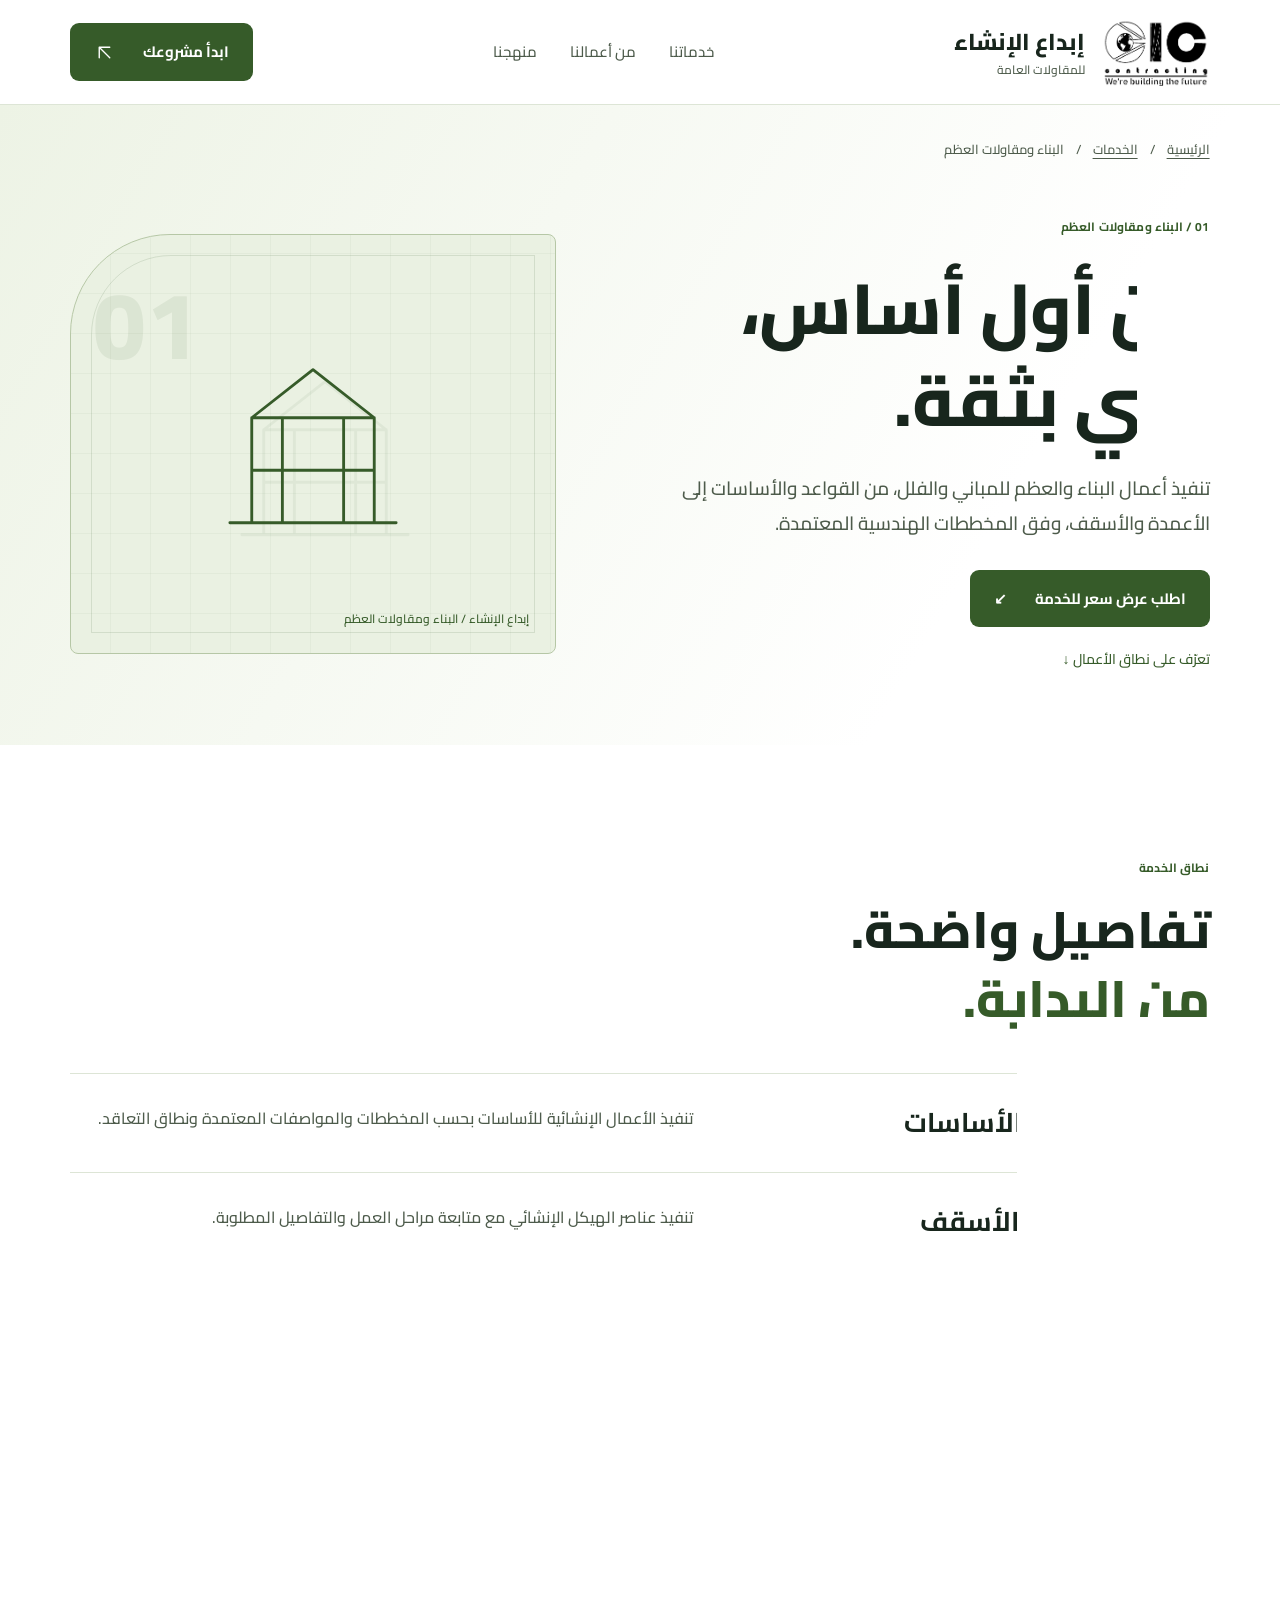
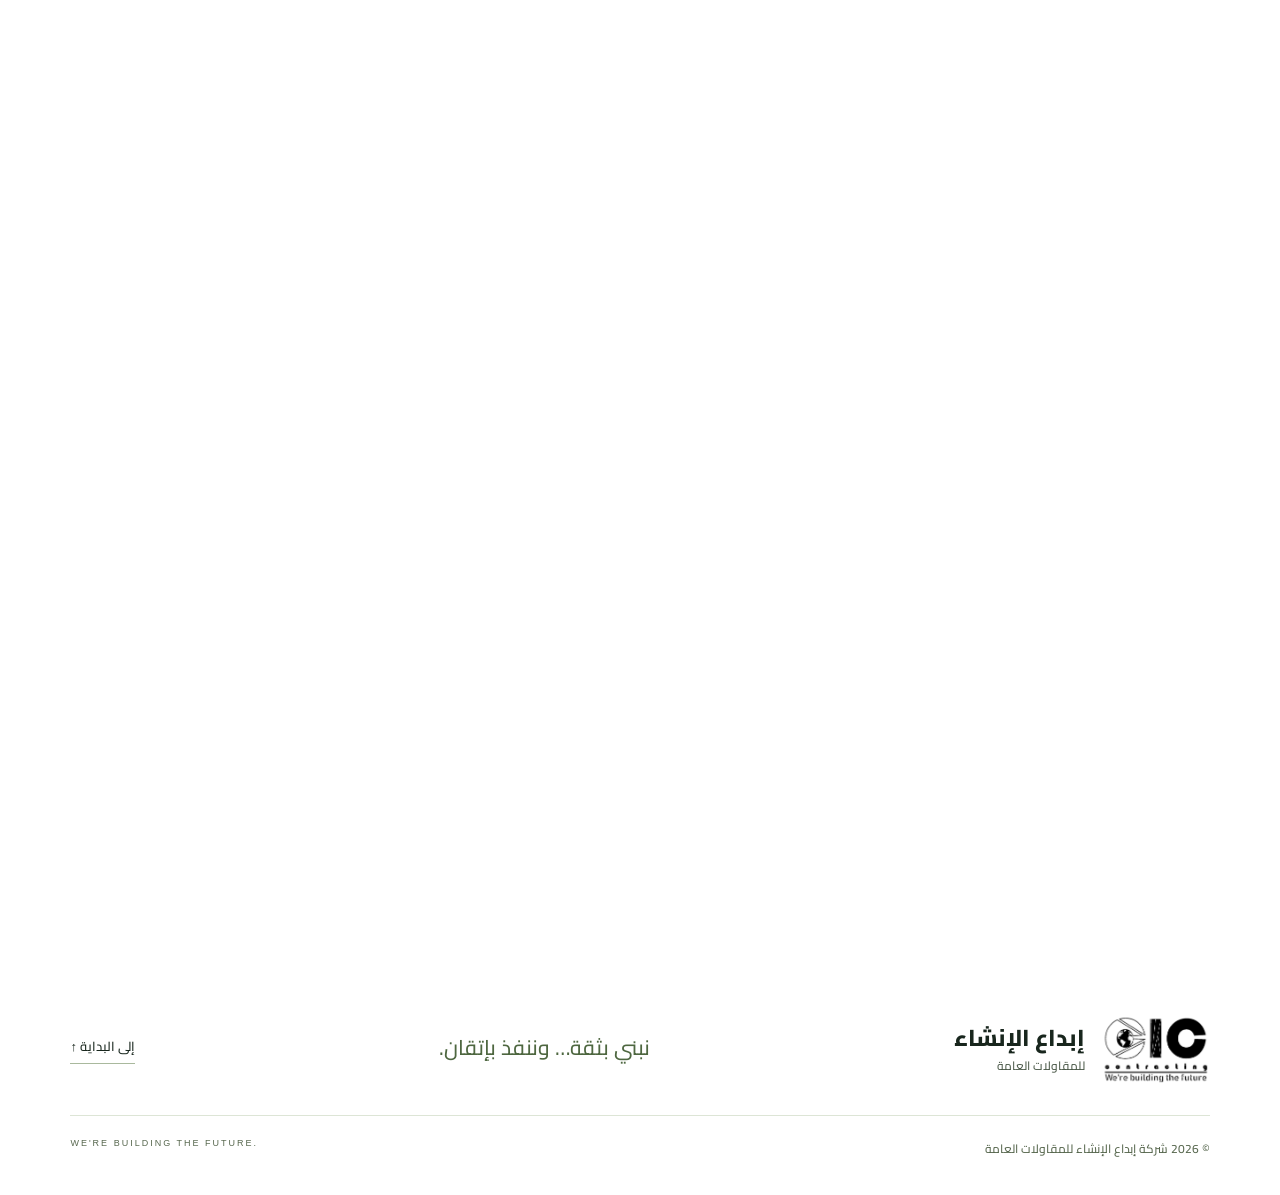
==== commit cbed8b5b: "Use self-hosted Cairo variable font across homepage and service pages" ====
--- a/construction.html
+++ b/construction.html
@@ -1 +1 @@
-<!doctype html><html lang="ar" dir="rtl"><head><meta charset="utf-8"><meta name="viewport" content="width=device-width,initial-scale=1"><meta name="theme-color" content="#365b29"><title>البناء ومقاولات العظم | إبداع الإنشاء</title><meta name="description" content="تنفيذ أعمال البناء والعظم للمباني والفلل، من القواعد والأساسات إلى الأعمدة والأسقف، وفق المخططات الهندسية المعتمدة."><meta property="og:title" content="البناء ومقاولات العظم | إبداع الإنشاء"><meta property="og:description" content="تنفيذ أعمال البناء والعظم للمباني والفلل، من القواعد والأساسات إلى الأعمدة والأسقف، وفق المخططات الهندسية المعتمدة."><meta property="og:type" content="website"><link rel="icon" href="favicon.svg"><link rel="stylesheet" href="style.css?v=20261109-services"><link rel="stylesheet" href="services.css"></head><body class="service-page"><svg class="svg-defs" xmlns="http://www.w3.org/2000/svg" aria-hidden="true"><defs><symbol id="build" viewBox="0 0 48 48"><path d="M5 42h38M10 42V18h28v24M10 18l14-11 14 11M17 18v24M31 18v24M10 30h28"/></symbol><symbol id="bolt" viewBox="0 0 48 48"><path d="M27 4 10 27h13l-2 17 17-24H25l2-16Z"/></symbol><symbol id="paint" viewBox="0 0 48 48"><rect x="7" y="8" width="29" height="12" rx="2"/><path d="M36 13h6v15H24v8M20 36h8v9h-8z"/></symbol><symbol id="tools" viewBox="0 0 48 48"><path d="M7 12h34v29H7zM16 12V6h16v6M7 25h34M20 22h8v7h-8z"/></symbol><symbol id="arrow" viewBox="0 0 24 24"><path d="M18 6H6v12M6 6l12 12"/></symbol><symbol id="check" viewBox="0 0 24 24"><path d="m5 12 4 4L19 6"/></symbol><symbol id="play" viewBox="0 0 24 24"><path d="m9 5 11 7-11 7V5Z"/></symbol></defs></svg><header class="header"><div class="wrap header-inner"><a href="index.html#home" class="brand" aria-label="إبداع الإنشاء الرئيسية"><span class="brand-mark" role="img" aria-label="شعار شركة إبداع الإنشاء"></span><span class="brand-name">إبداع الإنشاء<small>للمقاولات العامة</small></span></a><nav aria-label="التنقل الرئيسي"><a href="index.html#services">خدماتنا</a><a href="index.html#work">من أعمالنا</a><a href="index.html#approach">منهجنا</a></nav><a class="btn btn-green header-cta" href="#request">ابدأ مشروعك <svg><use href="#arrow"/></svg></a></div></header><main id="main"><section class="service-hero"><div class="wrap"><nav class="breadcrumbs" aria-label="مسار الصفحة"><a href="index.html">الرئيسية</a><span>/</span><a href="index.html#services">الخدمات</a><span>/</span><span aria-current="page">البناء ومقاولات العظم</span></nav><div class="service-hero-grid"><div><span class="eyebrow">01 / البناء ومقاولات العظم</span><h1>من أول أساس،<br>نبني بثقة.</h1><p class="service-lead">تنفيذ أعمال البناء والعظم للمباني والفلل، من القواعد والأساسات إلى الأعمدة والأسقف، وفق المخططات الهندسية المعتمدة.</p><a class="btn btn-green" href="#request">اطلب عرض سعر للخدمة <span>↙</span></a><a class="scope-jump" href="#scope">تعرّف على نطاق الأعمال ↓</a></div><div class="service-blueprint" aria-hidden="true"><span class="blueprint-number">01</span><svg><use href="#build"/></svg><span class="blueprint-caption">إبداع الإنشاء / البناء ومقاولات العظم</span><i></i></div></div></div></section><section id="scope" class="section"><div class="wrap"><span class="eyebrow">نطاق الخدمة</span><h2>تفاصيل واضحة.<br><span>من البداية.</span></h2><div class="scope-rows"><article class="scope-row motion-item"><span>01</span><h3>القواعد والأساسات</h3><p>تنفيذ الأعمال الإنشائية للأساسات بحسب المخططات والمواصفات المعتمدة ونطاق التعاقد.</p></article><article class="scope-row motion-item"><span>02</span><h3>الأعمدة والأسقف</h3><p>تنفيذ عناصر الهيكل الإنشائي مع متابعة مراحل العمل والتفاصيل المطلوبة.</p></article><article class="scope-row motion-item"><span>03</span><h3>أعمال المباني</h3><p>تنفيذ أعمال المباني المشمولة بالاتفاق والتنسيق مع المراحل التالية للمشروع.</p></article></div><p class="scope-note">تُحدد الأعمال والكميات والخامات المشمولة بصورة نهائية في عرض السعر والاتفاق وفق حالة المشروع ومخططاته.</p></div></section><section class="service-process section"><div class="wrap"><span class="eyebrow">من الطلب إلى التنفيذ</span><h2>كل مرحلة،<br>بخطوة مدروسة.</h2><div class="process-cards"><article class="motion-item"><span>01</span><h3>نسمع احتياجك</h3><p>شاركنا موقع المشروع ومرحلته ونوع الأعمال المطلوبة.</p></article><article class="motion-item"><span>02</span><h3>نراجع التفاصيل</h3><p>نراجع المعلومات والمخططات ونوضح ما يحتاج إلى استكمال أو معاينة.</p></article><article class="motion-item"><span>03</span><h3>نتفق على النطاق</h3><p>نحدد الأعمال والمواصفات والتكاليف والمدة ضمن الاتفاق.</p></article><article class="motion-item"><span>04</span><h3>نبدأ التنفيذ</h3><p>ننظم مراحل العمل ومتابعتها حتى إنجاز النطاق المتفق عليه.</p></article></div></div></section><section class="section"><div class="wrap service-info-grid"><div><span class="eyebrow">قبل طلب عرض السعر</span><h2>معلومات تساعدنا<br>نفهم مشروعك.</h2><ul class="service-needs"><li>المخططات الإنشائية والمعمارية المتاحة</li><li>موقع المشروع والمساحة وعدد الأدوار</li><li>المرحلة الحالية ونطاق الأعمال المطلوب</li></ul><p>شارك المتاح لديك، ويمكن توضيح بقية التفاصيل عند التواصل.</p></div><div class="service-faq"><h3>أسئلة عن الخدمة</h3><details><summary>هل تشمل الخدمة المواد؟<span>+</span></summary><p>يُحدد توريد المواد ومسؤولية كل طرف في عرض السعر والاتفاق قبل بدء التنفيذ.</p></details><details><summary>هل يمكن طلب تنفيذ مرحلة محددة؟<span>+</span></summary><p>يمكن مشاركة المرحلة المطلوبة والمخططات لمراجعة نطاق التنفيذ وإمكانية تقديم عرض مناسب.</p></details><details><summary>كيف تتحدد التكلفة والمدة؟<span>+</span></summary><p>بحسب حجم الأعمال وحالة الموقع والمخططات والمواصفات ونطاق التوريد؛ وتُوضح التفاصيل قبل بدء التنفيذ.</p></details></div></div></section><section id="request" class="request section"><div class="wrap request-grid"><div class="request-copy"><span class="eyebrow">خطوتك الأولى / البناء ومقاولات العظم</span><h2>خلّينا نراجع<br>تفاصيل مشروعك.</h2><p>الخدمة محددة في النموذج. أضف بياناتك والمتاح من تفاصيل، ثم راجع طلبك على واتساب قبل إرساله.</p><a class="service-phone" href="tel:+966560006471">اتصل بالشركة <b dir="ltr">056 000 6471</b> ↗</a></div><form id="quote-form"><div class="form-heading"><span class="form-icon"><svg><use href="#build"/></svg></span><div><h3>بيانات مشروعك</h3><p>ابدأ بالاسم والجوال، وأخبرنا بما تحتاجه.</p></div></div><div class="form-fields"><label>الاسم الكامل <span>*</span><input name="name" autocomplete="name" placeholder="كيف نناديك؟" required maxlength="100"></label><label>رقم الجوال <span>*</span><input name="phone" type="tel" dir="ltr" inputmode="tel" autocomplete="tel" placeholder="05xxxxxxxx" required maxlength="20"></label><label>مدينة المشروع <span>*</span><input name="city" autocomplete="address-level2" placeholder="أين سيكون مشروعك؟" required maxlength="100"></label><label>الخدمة المطلوبة <span>*</span><select name="service" required id="service-select"><option value="">اختر الخدمة</option><option selected>البناء ومقاولات العظم</option><option>الكهرباء والسباكة</option><option>الدهانات والديكورات</option><option>اللياسة والنجارة</option><option>أكثر من خدمة</option></select></label><label>حالة المخططات<select name="plans"><option>لم أحدد بعد</option><option>المخططات جاهزة</option><option>قيد الإعداد</option></select></label><label>المساحة التقريبية بالمتر المربع<input name="area" type="number" min="1" max="10000000" placeholder="اختياري"></label><label class="full">تفاصيل المشروع<textarea name="details" rows="3" maxlength="3000" placeholder="نوع المبنى، عدد الأدوار، نطاق التنفيذ أو التشطيب…"></textarea></label></div><p class="form-notice">جهّز تفاصيل مشروعك، ثم راجعها وأرسلها مباشرة إلى واتساب الشركة. لا يتم الإرسال تلقائيًا.</p><button type="submit" class="btn btn-green submit">متابعة الطلب عبر واتساب <svg><use href="#arrow"/></svg></button><div id="form-result" role="status" hidden><strong>تفاصيلك جاهزة. الخطوة التالية على واتساب.</strong><p>اضغط لفتح المحادثة بالتفاصيل، وراجع الرسالة قبل إرسالها إلى الشركة.</p><a class="btn btn-green send-request" id="send-request" target="_blank" rel="noopener noreferrer">افتح واتساب لإرسال الطلب ↗</a><br><button type="button" class="text-link" id="download-request">تنزيل تفاصيل الطلب ↓</button></div><span class="privacy-line"><button type="button" id="privacy-button">كيف تُستخدم بياناتي؟</button></span></form></div></section><section class="section other-services"><div class="wrap"><span class="eyebrow">خبرات تتكامل</span><h2>اكتشف خدماتنا الأخرى.</h2><nav aria-label="الخدمات الأخرى"><a href="electrical-plumbing.html">الكهرباء والسباكة <span>↗</span></a><a href="painting-decoration.html">الدهانات والديكورات <span>↗</span></a><a href="plastering-carpentry.html">اللياسة والنجارة <span>↗</span></a></nav></div></section></main><footer><div class="wrap"><div class="footer-main"><a class="brand" href="index.html#home"><span class="brand-mark" role="img" aria-label="شعار إبداع الإنشاء"></span><span class="brand-name">إبداع الإنشاء<small>للمقاولات العامة</small></span></a><p>نبني بثقة… وننفذ بإتقان.</p><a class="back-top" href="index.html#home">إلى البداية ↑</a></div><div class="footer-bottom"><span>© <span id="year"></span> شركة إبداع الإنشاء للمقاولات العامة</span><span dir="ltr">WE'RE BUILDING THE FUTURE.</span></div></div></footer><script src="service-page.js" defer></script></body></html>+<!doctype html><html lang="ar" dir="rtl"><head><meta charset="utf-8"><meta name="viewport" content="width=device-width,initial-scale=1"><meta name="theme-color" content="#365b29"><title>البناء ومقاولات العظم | إبداع الإنشاء</title><meta name="description" content="تنفيذ أعمال البناء والعظم للمباني والفلل، من القواعد والأساسات إلى الأعمدة والأسقف، وفق المخططات الهندسية المعتمدة."><meta property="og:title" content="البناء ومقاولات العظم | إبداع الإنشاء"><meta property="og:description" content="تنفيذ أعمال البناء والعظم للمباني والفلل، من القواعد والأساسات إلى الأعمدة والأسقف، وفق المخططات الهندسية المعتمدة."><meta property="og:type" content="website"><link rel="icon" href="favicon.svg"><link rel="stylesheet" href="style.css?v=20261109-cairo"><link rel="stylesheet" href="services.css"><link rel="preload" href="cairo-web.woff2" as="font" type="font/woff2" crossorigin></head><body class="service-page"><svg class="svg-defs" xmlns="http://www.w3.org/2000/svg" aria-hidden="true"><defs><symbol id="build" viewBox="0 0 48 48"><path d="M5 42h38M10 42V18h28v24M10 18l14-11 14 11M17 18v24M31 18v24M10 30h28"/></symbol><symbol id="bolt" viewBox="0 0 48 48"><path d="M27 4 10 27h13l-2 17 17-24H25l2-16Z"/></symbol><symbol id="paint" viewBox="0 0 48 48"><rect x="7" y="8" width="29" height="12" rx="2"/><path d="M36 13h6v15H24v8M20 36h8v9h-8z"/></symbol><symbol id="tools" viewBox="0 0 48 48"><path d="M7 12h34v29H7zM16 12V6h16v6M7 25h34M20 22h8v7h-8z"/></symbol><symbol id="arrow" viewBox="0 0 24 24"><path d="M18 6H6v12M6 6l12 12"/></symbol><symbol id="check" viewBox="0 0 24 24"><path d="m5 12 4 4L19 6"/></symbol><symbol id="play" viewBox="0 0 24 24"><path d="m9 5 11 7-11 7V5Z"/></symbol></defs></svg><header class="header"><div class="wrap header-inner"><a href="index.html#home" class="brand" aria-label="إبداع الإنشاء الرئيسية"><span class="brand-mark" role="img" aria-label="شعار شركة إبداع الإنشاء"></span><span class="brand-name">إبداع الإنشاء<small>للمقاولات العامة</small></span></a><nav aria-label="التنقل الرئيسي"><a href="index.html#services">خدماتنا</a><a href="index.html#work">من أعمالنا</a><a href="index.html#approach">منهجنا</a></nav><a class="btn btn-green header-cta" href="#request">ابدأ مشروعك <svg><use href="#arrow"/></svg></a></div></header><main id="main"><section class="service-hero"><div class="wrap"><nav class="breadcrumbs" aria-label="مسار الصفحة"><a href="index.html">الرئيسية</a><span>/</span><a href="index.html#services">الخدمات</a><span>/</span><span aria-current="page">البناء ومقاولات العظم</span></nav><div class="service-hero-grid"><div><span class="eyebrow">01 / البناء ومقاولات العظم</span><h1>من أول أساس،<br>نبني بثقة.</h1><p class="service-lead">تنفيذ أعمال البناء والعظم للمباني والفلل، من القواعد والأساسات إلى الأعمدة والأسقف، وفق المخططات الهندسية المعتمدة.</p><a class="btn btn-green" href="#request">اطلب عرض سعر للخدمة <span>↙</span></a><a class="scope-jump" href="#scope">تعرّف على نطاق الأعمال ↓</a></div><div class="service-blueprint" aria-hidden="true"><span class="blueprint-number">01</span><svg><use href="#build"/></svg><span class="blueprint-caption">إبداع الإنشاء / البناء ومقاولات العظم</span><i></i></div></div></div></section><section id="scope" class="section"><div class="wrap"><span class="eyebrow">نطاق الخدمة</span><h2>تفاصيل واضحة.<br><span>من البداية.</span></h2><div class="scope-rows"><article class="scope-row motion-item"><span>01</span><h3>القواعد والأساسات</h3><p>تنفيذ الأعمال الإنشائية للأساسات بحسب المخططات والمواصفات المعتمدة ونطاق التعاقد.</p></article><article class="scope-row motion-item"><span>02</span><h3>الأعمدة والأسقف</h3><p>تنفيذ عناصر الهيكل الإنشائي مع متابعة مراحل العمل والتفاصيل المطلوبة.</p></article><article class="scope-row motion-item"><span>03</span><h3>أعمال المباني</h3><p>تنفيذ أعمال المباني المشمولة بالاتفاق والتنسيق مع المراحل التالية للمشروع.</p></article></div><p class="scope-note">تُحدد الأعمال والكميات والخامات المشمولة بصورة نهائية في عرض السعر والاتفاق وفق حالة المشروع ومخططاته.</p></div></section><section class="service-process section"><div class="wrap"><span class="eyebrow">من الطلب إلى التنفيذ</span><h2>كل مرحلة،<br>بخطوة مدروسة.</h2><div class="process-cards"><article class="motion-item"><span>01</span><h3>نسمع احتياجك</h3><p>شاركنا موقع المشروع ومرحلته ونوع الأعمال المطلوبة.</p></article><article class="motion-item"><span>02</span><h3>نراجع التفاصيل</h3><p>نراجع المعلومات والمخططات ونوضح ما يحتاج إلى استكمال أو معاينة.</p></article><article class="motion-item"><span>03</span><h3>نتفق على النطاق</h3><p>نحدد الأعمال والمواصفات والتكاليف والمدة ضمن الاتفاق.</p></article><article class="motion-item"><span>04</span><h3>نبدأ التنفيذ</h3><p>ننظم مراحل العمل ومتابعتها حتى إنجاز النطاق المتفق عليه.</p></article></div></div></section><section class="section"><div class="wrap service-info-grid"><div><span class="eyebrow">قبل طلب عرض السعر</span><h2>معلومات تساعدنا<br>نفهم مشروعك.</h2><ul class="service-needs"><li>المخططات الإنشائية والمعمارية المتاحة</li><li>موقع المشروع والمساحة وعدد الأدوار</li><li>المرحلة الحالية ونطاق الأعمال المطلوب</li></ul><p>شارك المتاح لديك، ويمكن توضيح بقية التفاصيل عند التواصل.</p></div><div class="service-faq"><h3>أسئلة عن الخدمة</h3><details><summary>هل تشمل الخدمة المواد؟<span>+</span></summary><p>يُحدد توريد المواد ومسؤولية كل طرف في عرض السعر والاتفاق قبل بدء التنفيذ.</p></details><details><summary>هل يمكن طلب تنفيذ مرحلة محددة؟<span>+</span></summary><p>يمكن مشاركة المرحلة المطلوبة والمخططات لمراجعة نطاق التنفيذ وإمكانية تقديم عرض مناسب.</p></details><details><summary>كيف تتحدد التكلفة والمدة؟<span>+</span></summary><p>بحسب حجم الأعمال وحالة الموقع والمخططات والمواصفات ونطاق التوريد؛ وتُوضح التفاصيل قبل بدء التنفيذ.</p></details></div></div></section><section id="request" class="request section"><div class="wrap request-grid"><div class="request-copy"><span class="eyebrow">خطوتك الأولى / البناء ومقاولات العظم</span><h2>خلّينا نراجع<br>تفاصيل مشروعك.</h2><p>الخدمة محددة في النموذج. أضف بياناتك والمتاح من تفاصيل، ثم راجع طلبك على واتساب قبل إرساله.</p><a class="service-phone" href="tel:+966560006471">اتصل بالشركة <b dir="ltr">056 000 6471</b> ↗</a></div><form id="quote-form"><div class="form-heading"><span class="form-icon"><svg><use href="#build"/></svg></span><div><h3>بيانات مشروعك</h3><p>ابدأ بالاسم والجوال، وأخبرنا بما تحتاجه.</p></div></div><div class="form-fields"><label>الاسم الكامل <span>*</span><input name="name" autocomplete="name" placeholder="كيف نناديك؟" required maxlength="100"></label><label>رقم الجوال <span>*</span><input name="phone" type="tel" dir="ltr" inputmode="tel" autocomplete="tel" placeholder="05xxxxxxxx" required maxlength="20"></label><label>مدينة المشروع <span>*</span><input name="city" autocomplete="address-level2" placeholder="أين سيكون مشروعك؟" required maxlength="100"></label><label>الخدمة المطلوبة <span>*</span><select name="service" required id="service-select"><option value="">اختر الخدمة</option><option selected>البناء ومقاولات العظم</option><option>الكهرباء والسباكة</option><option>الدهانات والديكورات</option><option>اللياسة والنجارة</option><option>أكثر من خدمة</option></select></label><label>حالة المخططات<select name="plans"><option>لم أحدد بعد</option><option>المخططات جاهزة</option><option>قيد الإعداد</option></select></label><label>المساحة التقريبية بالمتر المربع<input name="area" type="number" min="1" max="10000000" placeholder="اختياري"></label><label class="full">تفاصيل المشروع<textarea name="details" rows="3" maxlength="3000" placeholder="نوع المبنى، عدد الأدوار، نطاق التنفيذ أو التشطيب…"></textarea></label></div><p class="form-notice">جهّز تفاصيل مشروعك، ثم راجعها وأرسلها مباشرة إلى واتساب الشركة. لا يتم الإرسال تلقائيًا.</p><button type="submit" class="btn btn-green submit">متابعة الطلب عبر واتساب <svg><use href="#arrow"/></svg></button><div id="form-result" role="status" hidden><strong>تفاصيلك جاهزة. الخطوة التالية على واتساب.</strong><p>اضغط لفتح المحادثة بالتفاصيل، وراجع الرسالة قبل إرسالها إلى الشركة.</p><a class="btn btn-green send-request" id="send-request" target="_blank" rel="noopener noreferrer">افتح واتساب لإرسال الطلب ↗</a><br><button type="button" class="text-link" id="download-request">تنزيل تفاصيل الطلب ↓</button></div><span class="privacy-line"><button type="button" id="privacy-button">كيف تُستخدم بياناتي؟</button></span></form></div></section><section class="section other-services"><div class="wrap"><span class="eyebrow">خبرات تتكامل</span><h2>اكتشف خدماتنا الأخرى.</h2><nav aria-label="الخدمات الأخرى"><a href="electrical-plumbing.html">الكهرباء والسباكة <span>↗</span></a><a href="painting-decoration.html">الدهانات والديكورات <span>↗</span></a><a href="plastering-carpentry.html">اللياسة والنجارة <span>↗</span></a></nav></div></section></main><footer><div class="wrap"><div class="footer-main"><a class="brand" href="index.html#home"><span class="brand-mark" role="img" aria-label="شعار إبداع الإنشاء"></span><span class="brand-name">إبداع الإنشاء<small>للمقاولات العامة</small></span></a><p>نبني بثقة… وننفذ بإتقان.</p><a class="back-top" href="index.html#home">إلى البداية ↑</a></div><div class="footer-bottom"><span>© <span id="year"></span> شركة إبداع الإنشاء للمقاولات العامة</span><span dir="ltr">WE'RE BUILDING THE FUTURE.</span></div></div></footer><script src="service-page.js" defer></script></body></html>
--- a/style.css
+++ b/style.css
@@ -1,5 +1,6 @@
-@font-face{font-family:Tajawal;src:url('tajawal-500.ttf') format('truetype');font-weight:500;font-display:swap}@font-face{font-family:Tajawal;src:url('tajawal-700.ttf') format('truetype');font-weight:700;font-display:swap}@font-face{font-family:Tajawal;src:url('tajawal-800.ttf') format('truetype');font-weight:800;font-display:swap}
-:root{--green:#365b29;--green-dark:#243e1d;--ink:#18261d;--text:#4d5b4b;--muted:#64735f;--light:#f4f7ef;--line:#dde5d6;--lime:#e6efc8;--white:#fff;--ease:cubic-bezier(.2,.7,.3,1)}*{box-sizing:border-box}html{scroll-behavior:smooth;scroll-padding-top:28px}body{margin:0;font:500 16px/1.85 Tajawal,Arial,sans-serif;color:var(--ink);background:var(--white)}button,input,textarea,select{font:inherit}button{cursor:pointer}a{color:inherit;text-decoration:none}img{max-width:100%;display:block}button,a{-webkit-tap-highlight-color:transparent}button:focus-visible,a:focus-visible,summary:focus-visible{outline:3px solid #87a65d;outline-offset:5px}::selection{background:var(--lime);color:var(--green-dark)}h1,h2,h3,p{margin:0}h1,h2,h3{line-height:1.4}svg{width:24px;height:24px;fill:none;stroke:currentColor;stroke-width:1.6;stroke-linecap:round;stroke-linejoin:round;flex-shrink:0}.svg-defs{position:absolute;width:0;height:0;overflow:hidden}.wrap{width:min(1232px,89%);margin:auto}.section{padding:112px 0}.skip{position:fixed;top:-80px;z-index:100;background:var(--green);color:white;padding:12px}.skip:focus{top:0}.read-progress{position:fixed;top:0;right:0;height:3px;background:#75984d;z-index:100;width:0}.header{border-bottom:1px solid var(--line);background:#fff;position:relative;z-index:5}.header-inner{min-height:104px;display:flex;align-items:center;justify-content:space-between;gap:25px}.brand{display:flex;align-items:center;gap:17px}.brand-mark{width:108px;height:67px;display:block;background:url('ibdaa-logo.png') center/contain no-repeat;mix-blend-mode:multiply;flex-shrink:0}.brand-name{font-size:23px;font-weight:800;line-height:1.3}.brand-name small{display:block;font-size:12px;color:var(--text);font-weight:500;margin-top:5px}.header nav{display:flex;gap:33px;font-size:15px;color:var(--text)}.header nav a:hover{color:var(--green)}.btn{display:inline-flex;align-items:center;justify-content:center;gap:28px;padding:15px 23px;border-radius:9px;font-size:15px;line-height:1.7;font-weight:700;border:1px solid transparent;transition:transform .22s var(--ease),background .22s,box-shadow .22s}.btn-green{background:var(--green);color:white}.btn-green:hover{background:var(--green-dark);box-shadow:0 7px 22px #365b2920;transform:translateY(-2px)}.btn svg{width:21px;height:21px;transition:transform .22s}.btn:hover svg{transform:translate(-2px,-2px)}.btn:active{transform:translateY(1px)}.btn-white{background:white;color:var(--green-dark)}.btn-outline{background:transparent;border-color:#536c45;color:var(--green-dark)}.btn-outline:hover{background:var(--green);color:white}.text-link{display:inline-flex;align-items:center;gap:20px;border:0;background:none;padding:7px 0;color:var(--green);font-weight:700;border-bottom:1px solid #b4c5a3;font-size:15px;line-height:1.7}.text-link span{font-size:22px}.text-link:hover{border-color:var(--green)}.hero{background:linear-gradient(110deg,#edf2e5 0%,#f7f9f3 40%,#fff 79%);overflow:hidden}.hero-grid{display:grid;grid-template-columns:1.08fr 1fr;gap:7%;padding:64px 0 75px;align-items:center}.eyebrow{font-size:12px;letter-spacing:.15px;color:var(--green);font-weight:700;display:flex;align-items:center;gap:10px}.status-dot{height:7px;width:7px;border-radius:50%;background:#6d943e;box-shadow:0 0 0 5px #6d943e12;display:inline-block;flex-shrink:0}h1{font-size:clamp(54px,5.9vw,85px);font-weight:800;line-height:1.24;margin:27px 0 24px}h1>span:first-child{color:var(--green)}.green-period{color:#87a754}.hero-sub{font-size:25px;line-height:1.6;font-weight:500;color:#5f6c57;margin-bottom:17px}.hero-sub strong{font-weight:700;color:var(--ink)}.hero-desc{color:var(--text);font-size:17px;line-height:1.95;max-width:470px}.hero-actions{display:flex;gap:25px;align-items:center;margin-top:30px;flex-wrap:wrap}.hero-actions .text-link{font-size:14px}.hero-assurance{display:flex;gap:20px;margin-top:29px;flex-wrap:wrap;font-size:12px;color:#4d6143}.hero-assurance span{display:flex;align-items:center;gap:7px}.hero-assurance svg{width:17px;height:17px;stroke-width:2}.hero-art{position:relative;padding:0 18px 52px 0;max-width:510px;width:100%;margin:auto}.art-grid{position:absolute;inset:0 -25px 5% 12%;background-image:linear-gradient(#8caa651f 1px,transparent 1px),linear-gradient(90deg,#8caa651f 1px,transparent 1px);background-size:30px 30px;border-radius:40px;transform:rotate(-4deg)}.media-label{display:flex;align-items:center;gap:10px;margin:0 0 13px 0;font-size:12px;color:#4b6140;position:relative}.media-label>span:last-child{margin-right:auto;font:9px Arial;letter-spacing:3px;color:#768a68}.hero-video{display:block;width:100%;height:520px;border:0;padding:0;background:#cad3bd;border-radius:105px 15px 15px 15px;overflow:hidden;position:relative;text-align:right;box-shadow:0 25px 55px #2c462c14}.hero-video>img{height:100%;width:100%;object-fit:cover;object-position:center 42%;transition:transform .6s var(--ease)}.hero-video:hover>img{transform:scale(1.025)}.video-shade{position:absolute;inset:0;background:linear-gradient(0deg,#11200bd9 0%,transparent 50%,#1d2f1220 100%)}.video-play{position:absolute;top:42%;left:50%;transform:translate(-50%,-50%);width:75px;height:75px;border:1px solid #ffffffaa;display:grid;place-items:center;border-radius:50%;color:white;background:#ffffff16;backdrop-filter:blur(7px)}.video-play svg{width:26px;height:26px;fill:currentColor;stroke:none;margin-left:3px}.video-text{position:absolute;right:28px;bottom:40px;color:white;left:28px}.video-text>span{font-size:12px;color:#d9e6d1;display:block;margin-bottom:7px}.video-text strong{font-size:23px;font-weight:700;display:flex;align-items:center;justify-content:space-between}.video-duration{position:absolute;top:27px;right:25px;font:11px Arial;color:white;padding:6px 8px;background:#16260dbb;border-radius:5px}.foundation-note{position:absolute;bottom:16px;left:-25px;background:white;padding:10px;display:flex;gap:16px;align-items:center;box-shadow:0 13px 35px #273c1c1f;border:1px solid #e1e8db;border-radius:11px;direction:rtl;min-width:270px}.foundation-note>img{height:128px;width:96px;object-fit:cover;border-radius:6px}.foundation-note>div{padding:2px 0 0 15px}.tiny-label{font-size:12px;color:var(--muted);display:block;line-height:1.8}.foundation-note strong{font-size:19px;line-height:1.6;display:block;margin:4px 0 7px}.foundation-note svg{width:26px;height:26px;color:var(--green)}.art-caption{position:absolute;bottom:-13px;right:18px;font-size:10px;color:#617458}.promise-strip{background:var(--green-dark);color:#e6efd8;padding:24px 0}.promise-strip .wrap{display:grid;grid-template-columns:repeat(4,1fr);gap:30px}.promise-strip span{display:flex;align-items:center;justify-content:space-between;font-size:15px}.promise-strip i{font-style:normal;color:#a4c574;font-size:24px}.section-head{display:flex;align-items:end;justify-content:space-between;gap:40px;margin-bottom:55px}h2{font-size:clamp(36px,4vw,56px);font-weight:800;line-height:1.35;margin-top:16px}h2 span{color:var(--green)}.section-head>p{font-size:16px;color:var(--text);line-height:1.95;padding-bottom:7px}.service-explorer{display:grid;grid-template-columns:1fr 1.3fr;border-top:1px solid var(--line);border-bottom:1px solid var(--line);min-height:475px}.service-nav{padding:23px 0;display:flex;flex-direction:column;justify-content:center}.service-nav button{display:flex;gap:16px;align-items:center;text-align:right;background:none;border:0;padding:25px 19px;border-radius:7px;color:#52644a;font-size:20px;font-weight:700;line-height:1.6;transition:background .25s,color .25s;margin:3px 0 3px 30px}.service-nav button>svg{width:30px;height:30px;stroke-width:1.4}.service-num{font:11px Arial;color:#7a8b6d}.service-nav b{margin-right:auto;opacity:0;font-weight:500}.service-nav button[aria-selected=true]{background:var(--green);color:white}.service-nav button[aria-selected=true] .service-num{color:#d2e2bd}.service-nav button[aria-selected=true] b{opacity:1}.service-nav button:hover:not([aria-selected=true]){background:var(--light)}.service-panel{background:var(--light);padding:38px 42px;position:relative;display:grid;grid-template-columns:1fr;overflow:hidden;align-content:center;min-height:470px}.service-content{position:relative;z-index:1}.service-content .tiny-label{color:#5d754d}.service-content h3{font-size:36px;font-weight:800;line-height:1.4;margin:9px 0 17px}.service-content p{max-width:400px;font-size:16px;line-height:1.95;color:#46583f}.service-content ul{padding:0;list-style:none;margin:19px 0 18px;font-size:14px;color:#465c3d}.service-content li{padding:3px 0;display:flex;gap:10px;align-items:center}.service-content li:before{content:'';width:5px;height:5px;background:#729747;border-radius:50%;flex-shrink:0}.service-content .text-link{font-size:14px}.service-drawing{position:absolute;bottom:10px;left:0;color:#d5e2c4;pointer-events:none}.service-drawing>svg{width:230px;height:230px;stroke-width:.7}.service-drawing>span{position:absolute;top:-30px;left:18px;font:800 110px Arial;color:#e2ead9}.work{background:#f5f7f1}.work-grid{display:grid;grid-template-columns:1.15fr 1fr;gap:42px}.project-image{position:relative;border:0;display:block;padding:0;background:#dce4d2;width:100%;overflow:hidden;cursor:zoom-in;border-radius:14px}.work-feature .project-image{height:525px}.project-image img{width:100%;height:100%;object-fit:cover;object-position:50% 39%;transition:transform .7s var(--ease)}.project-image:hover img{transform:scale(1.03)}.zoom-icon{position:absolute;bottom:20px;left:20px;background:white;color:var(--green);height:42px;width:42px;border-radius:50%;display:grid;place-items:center;font-size:25px}.project-meta{display:flex;justify-content:space-between;align-items:start;gap:20px;margin-top:24px}.project-meta h3{font-size:27px;line-height:1.5;margin-top:5px}.project-tag{border:1px solid #bac9aa;padding:5px 13px;border-radius:30px;color:#4c6a3d;font-size:11px}.work-side{padding-top:65px}.work-secondary .project-image{height:280px}.work-secondary .project-image img{object-position:center 60%}.secondary-caption{margin:18px 0 22px}.secondary-caption h3{font-size:21px;margin-top:4px}.structure-card{display:flex;gap:20px;align-items:center;border-top:1px solid #d9e1cf;padding-top:25px;justify-content:space-between}.structure-card img{width:112px;height:149px;border-radius:7px;object-fit:contain}.structure-card h3{font-size:23px;margin:5px 0}.structure-card p{font-size:14px;color:var(--text);max-width:230px}.structure-card .text-link{font-size:13px;margin-top:8px}.work-film{display:flex;align-items:center;gap:25px;margin-top:60px;padding-top:32px;border-top:1px solid #d8e1cb}.film-symbol{width:63px;height:63px;display:grid;place-items:center;color:var(--green);border:1px solid #a5b797;border-radius:50%}.film-symbol svg{fill:currentColor;stroke:none}.work-film h3{font-size:24px;margin-top:5px}.work-film .btn{margin-right:auto}.approach{background:var(--green-dark);color:white;position:relative;overflow:hidden}.approach-grid{display:grid;grid-template-columns:1fr 1.1fr;gap:13%}.approach .eyebrow{color:#bfcea9}.approach h2 span{color:#c5dca2}.approach-heading>p{font-size:17px;line-height:1.95;color:#d6e0cc;max-width:350px;margin:25px 0 30px}.approach .btn{font-size:14px}.approach-seal{display:flex;align-items:center;gap:18px;color:#b7cd9e;margin-top:45px;font-size:12px;line-height:1.6}.approach-seal svg{width:54px;height:54px;stroke-width:1}.approach-list article{display:flex;align-items:start;gap:22px;border-bottom:1px solid #c4d2b730;padding:25px 0}.approach-list article:first-child{padding-top:0}.approach-list article>span{font:12px Arial;color:#c5daa7;margin-top:10px}.approach-list article>svg{margin-right:auto;width:23px;height:23px;color:#bbd790;margin-top:10px}.approach-list h3{font-size:24px;font-weight:700;margin-bottom:9px}.approach-list p{font-size:16px;line-height:1.9;color:#d5dfcb;max-width:350px}.journey{border-bottom:1px solid var(--line)}.journey-grid{display:grid;grid-template-columns:repeat(4,1fr);gap:35px;margin-top:65px}.journey-number{font:700 34px Arial;color:#476a36}.journey-line{display:block;height:1px;background:var(--line);position:relative;margin:23px 0}.journey-line:before{content:'';position:absolute;right:0;top:-3px;height:7px;width:7px;border-radius:50%;background:#719846}.journey-grid h3{font-size:22px;font-weight:700;margin-bottom:12px}.journey-grid p{font-size:16px;line-height:1.9;color:var(--text)}.faq-grid{display:grid;grid-template-columns:1fr 1.5fr;gap:12%}.faq-list details{border-bottom:1px solid var(--line)}summary{list-style:none;padding:23px 0;font-size:18px;font-weight:700;line-height:1.8;display:flex;align-items:center;gap:22px;justify-content:space-between;cursor:pointer}summary::-webkit-details-marker{display:none}summary span{font-size:27px;color:var(--green);font-weight:500;transition:transform .2s}details[open] summary span{transform:rotate(45deg)}details p{font-size:16px;line-height:1.95;color:var(--text);padding-bottom:25px}.request{background:#edf3e5;border-top:1px solid #e0e9d5}.request-grid{display:grid;grid-template-columns:1fr 1.25fr;gap:10%;align-items:start}.request h2{font-size:53px}.request-copy>p{font-size:17px;line-height:1.95;color:var(--text);margin:24px 0 25px}.request-benefits{display:flex;flex-direction:column;gap:15px;font-size:14px;color:#49623c;margin-bottom:35px}.request-benefits span{display:flex;gap:10px;align-items:center}.request-benefits svg{width:18px;height:18px;stroke-width:2}.direct-contact{display:grid;grid-template-columns:repeat(2,minmax(0,1fr));gap:12px;align-items:center;border-top:1px solid #ccdabe;padding-top:25px;max-width:390px}.direct-contact .tiny-label{grid-column:1/-1}.direct-contact button{display:flex;align-items:center;justify-content:space-between;gap:10px;min-height:52px;padding:12px 16px;border:1px solid var(--green);border-radius:9px;background:white;color:var(--green-dark);font-size:15px;font-weight:700;line-height:1.7;box-shadow:0 3px 8px #243e1d0a;transition:background .2s,color .2s,box-shadow .2s,transform .2s}.direct-contact button[data-contact="whatsapp"]{background:var(--green);color:white}.direct-contact button:hover{background:var(--green-dark);border-color:var(--green-dark);color:white;box-shadow:0 5px 14px #243e1d24;transform:translateY(-2px)}.direct-contact button:active{transform:translateY(1px);box-shadow:none}.direct-contact button span{font-size:20px;line-height:1}.direct-contact .direct-number{grid-column:1/-1;justify-self:start;direction:ltr;font-weight:700;text-decoration:underline;text-underline-offset:4px;padding:8px 0;min-height:44px}form{background:white;border:1px solid #d9e3ce;padding:35px;border-radius:16px;box-shadow:0 15px 45px #1f3b1310}.form-heading{display:flex;gap:15px;align-items:center;margin-bottom:28px}.form-icon{display:grid;place-items:center;background:#eef4e6;color:var(--green);width:51px;height:55px;border-radius:8px}.form-icon svg{width:29px;height:29px}.form-heading h3{font-size:25px;font-weight:800}.form-heading p{color:var(--muted);font-size:13px;margin-top:3px}.form-fields{display:grid;grid-template-columns:1fr 1fr;gap:20px 16px}label{font-size:13px;font-weight:700;line-height:1.7}label>span{color:#58763f;margin-right:3px}input,select,textarea{display:block;width:100%;background:#fafbf7;border:1px solid #d3ddc8;border-radius:7px;margin-top:8px;padding:12px 13px;color:var(--ink);font-size:16px;line-height:1.7;outline:none;transition:border .2s,box-shadow .2s}input:focus,select:focus,textarea:focus{border-color:#6d9352;box-shadow:0 0 0 3px #83a1661a}input::placeholder,textarea::placeholder{color:#69765e;opacity:1;font-size:14px}textarea{resize:vertical;min-height:100px}.full{grid-column:1/-1}.form-notice{font-size:12px;line-height:1.9;color:#5e6b53;margin:21px 0 16px}.submit{width:100%;justify-content:space-between}.privacy-line{display:block;text-align:center;margin-top:13px}.privacy-line button{background:none;border:0;color:#62725a;font-size:11px;text-decoration:underline;text-underline-offset:4px}#form-result{margin-top:20px;padding:18px;background:#edf5e4;border:1px solid #c5d6b5;border-radius:8px;font-size:14px;line-height:1.9}#form-result p{margin-top:8px;font-size:13px}#form-result .text-link{font-size:13px;margin-top:10px}footer{padding:40px 0 25px;background:#fff}.footer-main{display:flex;justify-content:space-between;align-items:center;gap:25px;padding-bottom:33px}.footer-main>p{font-size:21px;color:#4e6740}.back-top{font-size:13px;border-bottom:1px solid #a9b99d;padding-bottom:5px}.footer-bottom{border-top:1px solid var(--line);padding-top:22px;display:flex;justify-content:space-between;gap:20px;font-size:12px;color:#58684f}.footer-bottom>span:last-child{font:9px Arial;letter-spacing:2px}.mobile-cta{display:none}dialog{border:0;padding:0;max-height:94svh;color:var(--ink);border-radius:14px;box-shadow:0 25px 100px #0004}dialog::backdrop{background:#0d1b0bce;backdrop-filter:blur(7px)}.dialog-close:first-child{position:absolute;left:14px;top:12px;background:#ffffffed;color:var(--green-dark);border:0;border-radius:50%;width:35px;height:35px;font-size:25px;line-height:1;z-index:5;display:grid;place-items:center}.video-dialog{background:#152211;padding:25px;width:min(480px,92%);color:white}.video-heading{margin:0 0 20px;padding-left:40px}.video-heading .eyebrow{color:#c4d8a6}.video-heading h3{font-size:23px;margin-top:7px}.video-dialog video{display:block;width:auto;max-width:100%;max-height:70svh;margin:auto;border-radius:8px;background:black}.photo-dialog{background:#10190e;padding:15px;max-width:94vw;max-height:95svh}.photo-dialog img{max-height:83svh;max-width:85vw;width:auto;height:auto;object-fit:contain;margin:auto;border-radius:4px}.photo-dialog p{color:#e3ecd9;font-size:13px;line-height:1.8;margin:12px 10px 0;text-align:center}.notice-dialog{background:#fff;width:min(470px,90%);padding:38px}.notice-dialog h3{font-size:25px;margin-top:17px}.notice-dialog p{font-size:16px;line-height:1.95;color:var(--text);margin:15px 0 25px}.reveal{opacity:1;transform:none}.js-motion .reveal{opacity:0;transform:translateY(18px);transition:opacity .55s var(--ease),transform .55s var(--ease)}.js-motion .reveal.in-view{opacity:1;transform:none}.request-highlight{animation:request-highlight 1.5s ease-out}@keyframes request-highlight{0%,30%{box-shadow:0 0 0 3px #7fa55b,0 15px 45px #1f3b1320}100%{box-shadow:0 15px 45px #1f3b1310}}@keyframes arrive{from{opacity:0;transform:translateY(12px)}to{opacity:1;transform:none}}@keyframes line-grow{from{transform:scaleX(0)}to{transform:scaleX(1)}}@media(prefers-reduced-motion:no-preference){.motion-ready .hero-item{animation:arrive .6s var(--ease) both}.hero-copy>.hero-item:nth-child(2){animation-delay:70ms}.hero-copy>.hero-item:nth-child(3){animation-delay:120ms}.hero-copy>.hero-item:nth-child(4){animation-delay:170ms}.hero-copy>.hero-item:nth-child(5){animation-delay:220ms}.hero-copy>.hero-item:nth-child(6){animation-delay:270ms}.hero-art.hero-item{animation-delay:120ms}.journey-grid article.in-view .journey-line{animation:line-grow .65s var(--ease) both;transform-origin:right}.journey-grid article:nth-child(2){transition-delay:60ms}.journey-grid article:nth-child(3){transition-delay:120ms}.journey-grid article:nth-child(4){transition-delay:180ms}}
+@font-face{font-family:Cairo;src:url('cairo-web.woff2') format('woff2');font-weight:200 1000;font-style:normal;font-display:swap}
+
+:root{--green:#365b29;--green-dark:#243e1d;--ink:#18261d;--text:#4d5b4b;--muted:#64735f;--light:#f4f7ef;--line:#dde5d6;--lime:#e6efc8;--white:#fff;--ease:cubic-bezier(.2,.7,.3,1)}*{box-sizing:border-box}html{scroll-behavior:smooth;scroll-padding-top:28px}body{margin:0;font:500 16px/1.85 Cairo,Arial,sans-serif;color:var(--ink);background:var(--white)}button,input,textarea,select{font:inherit}button{cursor:pointer}a{color:inherit;text-decoration:none}img{max-width:100%;display:block}button,a{-webkit-tap-highlight-color:transparent}button:focus-visible,a:focus-visible,summary:focus-visible{outline:3px solid #87a65d;outline-offset:5px}::selection{background:var(--lime);color:var(--green-dark)}h1,h2,h3,p{margin:0}h1,h2,h3{line-height:1.4}svg{width:24px;height:24px;fill:none;stroke:currentColor;stroke-width:1.6;stroke-linecap:round;stroke-linejoin:round;flex-shrink:0}.svg-defs{position:absolute;width:0;height:0;overflow:hidden}.wrap{width:min(1232px,89%);margin:auto}.section{padding:112px 0}.skip{position:fixed;top:-80px;z-index:100;background:var(--green);color:white;padding:12px}.skip:focus{top:0}.read-progress{position:fixed;top:0;right:0;height:3px;background:#75984d;z-index:100;width:0}.header{border-bottom:1px solid var(--line);background:#fff;position:relative;z-index:5}.header-inner{min-height:104px;display:flex;align-items:center;justify-content:space-between;gap:25px}.brand{display:flex;align-items:center;gap:17px}.brand-mark{width:108px;height:67px;display:block;background:url('ibdaa-logo.png') center/contain no-repeat;mix-blend-mode:multiply;flex-shrink:0}.brand-name{font-size:23px;font-weight:800;line-height:1.3}.brand-name small{display:block;font-size:12px;color:var(--text);font-weight:500;margin-top:5px}.header nav{display:flex;gap:33px;font-size:15px;color:var(--text)}.header nav a:hover{color:var(--green)}.btn{display:inline-flex;align-items:center;justify-content:center;gap:28px;padding:15px 23px;border-radius:9px;font-size:15px;line-height:1.7;font-weight:700;border:1px solid transparent;transition:transform .22s var(--ease),background .22s,box-shadow .22s}.btn-green{background:var(--green);color:white}.btn-green:hover{background:var(--green-dark);box-shadow:0 7px 22px #365b2920;transform:translateY(-2px)}.btn svg{width:21px;height:21px;transition:transform .22s}.btn:hover svg{transform:translate(-2px,-2px)}.btn:active{transform:translateY(1px)}.btn-white{background:white;color:var(--green-dark)}.btn-outline{background:transparent;border-color:#536c45;color:var(--green-dark)}.btn-outline:hover{background:var(--green);color:white}.text-link{display:inline-flex;align-items:center;gap:20px;border:0;background:none;padding:7px 0;color:var(--green);font-weight:700;border-bottom:1px solid #b4c5a3;font-size:15px;line-height:1.7}.text-link span{font-size:22px}.text-link:hover{border-color:var(--green)}.hero{background:linear-gradient(110deg,#edf2e5 0%,#f7f9f3 40%,#fff 79%);overflow:hidden}.hero-grid{display:grid;grid-template-columns:1.08fr 1fr;gap:7%;padding:64px 0 75px;align-items:center}.eyebrow{font-size:12px;letter-spacing:.15px;color:var(--green);font-weight:700;display:flex;align-items:center;gap:10px}.status-dot{height:7px;width:7px;border-radius:50%;background:#6d943e;box-shadow:0 0 0 5px #6d943e12;display:inline-block;flex-shrink:0}h1{font-size:clamp(54px,5.9vw,85px);font-weight:800;line-height:1.24;margin:27px 0 24px}h1>span:first-child{color:var(--green)}.green-period{color:#87a754}.hero-sub{font-size:25px;line-height:1.6;font-weight:500;color:#5f6c57;margin-bottom:17px}.hero-sub strong{font-weight:700;color:var(--ink)}.hero-desc{color:var(--text);font-size:17px;line-height:1.95;max-width:470px}.hero-actions{display:flex;gap:25px;align-items:center;margin-top:30px;flex-wrap:wrap}.hero-actions .text-link{font-size:14px}.hero-assurance{display:flex;gap:20px;margin-top:29px;flex-wrap:wrap;font-size:12px;color:#4d6143}.hero-assurance span{display:flex;align-items:center;gap:7px}.hero-assurance svg{width:17px;height:17px;stroke-width:2}.hero-art{position:relative;padding:0 18px 52px 0;max-width:510px;width:100%;margin:auto}.art-grid{position:absolute;inset:0 -25px 5% 12%;background-image:linear-gradient(#8caa651f 1px,transparent 1px),linear-gradient(90deg,#8caa651f 1px,transparent 1px);background-size:30px 30px;border-radius:40px;transform:rotate(-4deg)}.media-label{display:flex;align-items:center;gap:10px;margin:0 0 13px 0;font-size:12px;color:#4b6140;position:relative}.media-label>span:last-child{margin-right:auto;font:9px Arial;letter-spacing:3px;color:#768a68}.hero-video{display:block;width:100%;height:520px;border:0;padding:0;background:#cad3bd;border-radius:105px 15px 15px 15px;overflow:hidden;position:relative;text-align:right;box-shadow:0 25px 55px #2c462c14}.hero-video>img{height:100%;width:100%;object-fit:cover;object-position:center 42%;transition:transform .6s var(--ease)}.hero-video:hover>img{transform:scale(1.025)}.video-shade{position:absolute;inset:0;background:linear-gradient(0deg,#11200bd9 0%,transparent 50%,#1d2f1220 100%)}.video-play{position:absolute;top:42%;left:50%;transform:translate(-50%,-50%);width:75px;height:75px;border:1px solid #ffffffaa;display:grid;place-items:center;border-radius:50%;color:white;background:#ffffff16;backdrop-filter:blur(7px)}.video-play svg{width:26px;height:26px;fill:currentColor;stroke:none;margin-left:3px}.video-text{position:absolute;right:28px;bottom:40px;color:white;left:28px}.video-text>span{font-size:12px;color:#d9e6d1;display:block;margin-bottom:7px}.video-text strong{font-size:23px;font-weight:700;display:flex;align-items:center;justify-content:space-between}.video-duration{position:absolute;top:27px;right:25px;font:11px Arial;color:white;padding:6px 8px;background:#16260dbb;border-radius:5px}.foundation-note{position:absolute;bottom:16px;left:-25px;background:white;padding:10px;display:flex;gap:16px;align-items:center;box-shadow:0 13px 35px #273c1c1f;border:1px solid #e1e8db;border-radius:11px;direction:rtl;min-width:270px}.foundation-note>img{height:128px;width:96px;object-fit:cover;border-radius:6px}.foundation-note>div{padding:2px 0 0 15px}.tiny-label{font-size:12px;color:var(--muted);display:block;line-height:1.8}.foundation-note strong{font-size:19px;line-height:1.6;display:block;margin:4px 0 7px}.foundation-note svg{width:26px;height:26px;color:var(--green)}.art-caption{position:absolute;bottom:-13px;right:18px;font-size:10px;color:#617458}.promise-strip{background:var(--green-dark);color:#e6efd8;padding:24px 0}.promise-strip .wrap{display:grid;grid-template-columns:repeat(4,1fr);gap:30px}.promise-strip span{display:flex;align-items:center;justify-content:space-between;font-size:15px}.promise-strip i{font-style:normal;color:#a4c574;font-size:24px}.section-head{display:flex;align-items:end;justify-content:space-between;gap:40px;margin-bottom:55px}h2{font-size:clamp(36px,4vw,56px);font-weight:800;line-height:1.35;margin-top:16px}h2 span{color:var(--green)}.section-head>p{font-size:16px;color:var(--text);line-height:1.95;padding-bottom:7px}.service-explorer{display:grid;grid-template-columns:1fr 1.3fr;border-top:1px solid var(--line);border-bottom:1px solid var(--line);min-height:475px}.service-nav{padding:23px 0;display:flex;flex-direction:column;justify-content:center}.service-nav button{display:flex;gap:16px;align-items:center;text-align:right;background:none;border:0;padding:25px 19px;border-radius:7px;color:#52644a;font-size:20px;font-weight:700;line-height:1.6;transition:background .25s,color .25s;margin:3px 0 3px 30px}.service-nav button>svg{width:30px;height:30px;stroke-width:1.4}.service-num{font:11px Arial;color:#7a8b6d}.service-nav b{margin-right:auto;opacity:0;font-weight:500}.service-nav button[aria-selected=true]{background:var(--green);color:white}.service-nav button[aria-selected=true] .service-num{color:#d2e2bd}.service-nav button[aria-selected=true] b{opacity:1}.service-nav button:hover:not([aria-selected=true]){background:var(--light)}.service-panel{background:var(--light);padding:38px 42px;position:relative;display:grid;grid-template-columns:1fr;overflow:hidden;align-content:center;min-height:470px}.service-content{position:relative;z-index:1}.service-content .tiny-label{color:#5d754d}.service-content h3{font-size:36px;font-weight:800;line-height:1.4;margin:9px 0 17px}.service-content p{max-width:400px;font-size:16px;line-height:1.95;color:#46583f}.service-content ul{padding:0;list-style:none;margin:19px 0 18px;font-size:14px;color:#465c3d}.service-content li{padding:3px 0;display:flex;gap:10px;align-items:center}.service-content li:before{content:'';width:5px;height:5px;background:#729747;border-radius:50%;flex-shrink:0}.service-content .text-link{font-size:14px}.service-drawing{position:absolute;bottom:10px;left:0;color:#d5e2c4;pointer-events:none}.service-drawing>svg{width:230px;height:230px;stroke-width:.7}.service-drawing>span{position:absolute;top:-30px;left:18px;font:800 110px Arial;color:#e2ead9}.work{background:#f5f7f1}.work-grid{display:grid;grid-template-columns:1.15fr 1fr;gap:42px}.project-image{position:relative;border:0;display:block;padding:0;background:#dce4d2;width:100%;overflow:hidden;cursor:zoom-in;border-radius:14px}.work-feature .project-image{height:525px}.project-image img{width:100%;height:100%;object-fit:cover;object-position:50% 39%;transition:transform .7s var(--ease)}.project-image:hover img{transform:scale(1.03)}.zoom-icon{position:absolute;bottom:20px;left:20px;background:white;color:var(--green);height:42px;width:42px;border-radius:50%;display:grid;place-items:center;font-size:25px}.project-meta{display:flex;justify-content:space-between;align-items:start;gap:20px;margin-top:24px}.project-meta h3{font-size:27px;line-height:1.5;margin-top:5px}.project-tag{border:1px solid #bac9aa;padding:5px 13px;border-radius:30px;color:#4c6a3d;font-size:11px}.work-side{padding-top:65px}.work-secondary .project-image{height:280px}.work-secondary .project-image img{object-position:center 60%}.secondary-caption{margin:18px 0 22px}.secondary-caption h3{font-size:21px;margin-top:4px}.structure-card{display:flex;gap:20px;align-items:center;border-top:1px solid #d9e1cf;padding-top:25px;justify-content:space-between}.structure-card img{width:112px;height:149px;border-radius:7px;object-fit:contain}.structure-card h3{font-size:23px;margin:5px 0}.structure-card p{font-size:14px;color:var(--text);max-width:230px}.structure-card .text-link{font-size:13px;margin-top:8px}.work-film{display:flex;align-items:center;gap:25px;margin-top:60px;padding-top:32px;border-top:1px solid #d8e1cb}.film-symbol{width:63px;height:63px;display:grid;place-items:center;color:var(--green);border:1px solid #a5b797;border-radius:50%}.film-symbol svg{fill:currentColor;stroke:none}.work-film h3{font-size:24px;margin-top:5px}.work-film .btn{margin-right:auto}.approach{background:var(--green-dark);color:white;position:relative;overflow:hidden}.approach-grid{display:grid;grid-template-columns:1fr 1.1fr;gap:13%}.approach .eyebrow{color:#bfcea9}.approach h2 span{color:#c5dca2}.approach-heading>p{font-size:17px;line-height:1.95;color:#d6e0cc;max-width:350px;margin:25px 0 30px}.approach .btn{font-size:14px}.approach-seal{display:flex;align-items:center;gap:18px;color:#b7cd9e;margin-top:45px;font-size:12px;line-height:1.6}.approach-seal svg{width:54px;height:54px;stroke-width:1}.approach-list article{display:flex;align-items:start;gap:22px;border-bottom:1px solid #c4d2b730;padding:25px 0}.approach-list article:first-child{padding-top:0}.approach-list article>span{font:12px Arial;color:#c5daa7;margin-top:10px}.approach-list article>svg{margin-right:auto;width:23px;height:23px;color:#bbd790;margin-top:10px}.approach-list h3{font-size:24px;font-weight:700;margin-bottom:9px}.approach-list p{font-size:16px;line-height:1.9;color:#d5dfcb;max-width:350px}.journey{border-bottom:1px solid var(--line)}.journey-grid{display:grid;grid-template-columns:repeat(4,1fr);gap:35px;margin-top:65px}.journey-number{font:700 34px Arial;color:#476a36}.journey-line{display:block;height:1px;background:var(--line);position:relative;margin:23px 0}.journey-line:before{content:'';position:absolute;right:0;top:-3px;height:7px;width:7px;border-radius:50%;background:#719846}.journey-grid h3{font-size:22px;font-weight:700;margin-bottom:12px}.journey-grid p{font-size:16px;line-height:1.9;color:var(--text)}.faq-grid{display:grid;grid-template-columns:1fr 1.5fr;gap:12%}.faq-list details{border-bottom:1px solid var(--line)}summary{list-style:none;padding:23px 0;font-size:18px;font-weight:700;line-height:1.8;display:flex;align-items:center;gap:22px;justify-content:space-between;cursor:pointer}summary::-webkit-details-marker{display:none}summary span{font-size:27px;color:var(--green);font-weight:500;transition:transform .2s}details[open] summary span{transform:rotate(45deg)}details p{font-size:16px;line-height:1.95;color:var(--text);padding-bottom:25px}.request{background:#edf3e5;border-top:1px solid #e0e9d5}.request-grid{display:grid;grid-template-columns:1fr 1.25fr;gap:10%;align-items:start}.request h2{font-size:53px}.request-copy>p{font-size:17px;line-height:1.95;color:var(--text);margin:24px 0 25px}.request-benefits{display:flex;flex-direction:column;gap:15px;font-size:14px;color:#49623c;margin-bottom:35px}.request-benefits span{display:flex;gap:10px;align-items:center}.request-benefits svg{width:18px;height:18px;stroke-width:2}.direct-contact{display:grid;grid-template-columns:repeat(2,minmax(0,1fr));gap:12px;align-items:center;border-top:1px solid #ccdabe;padding-top:25px;max-width:390px}.direct-contact .tiny-label{grid-column:1/-1}.direct-contact button{display:flex;align-items:center;justify-content:space-between;gap:10px;min-height:52px;padding:12px 16px;border:1px solid var(--green);border-radius:9px;background:white;color:var(--green-dark);font-size:15px;font-weight:700;line-height:1.7;box-shadow:0 3px 8px #243e1d0a;transition:background .2s,color .2s,box-shadow .2s,transform .2s}.direct-contact button[data-contact="whatsapp"]{background:var(--green);color:white}.direct-contact button:hover{background:var(--green-dark);border-color:var(--green-dark);color:white;box-shadow:0 5px 14px #243e1d24;transform:translateY(-2px)}.direct-contact button:active{transform:translateY(1px);box-shadow:none}.direct-contact button span{font-size:20px;line-height:1}.direct-contact .direct-number{grid-column:1/-1;justify-self:start;direction:ltr;font-weight:700;text-decoration:underline;text-underline-offset:4px;padding:8px 0;min-height:44px}form{background:white;border:1px solid #d9e3ce;padding:35px;border-radius:16px;box-shadow:0 15px 45px #1f3b1310}.form-heading{display:flex;gap:15px;align-items:center;margin-bottom:28px}.form-icon{display:grid;place-items:center;background:#eef4e6;color:var(--green);width:51px;height:55px;border-radius:8px}.form-icon svg{width:29px;height:29px}.form-heading h3{font-size:25px;font-weight:800}.form-heading p{color:var(--muted);font-size:13px;margin-top:3px}.form-fields{display:grid;grid-template-columns:1fr 1fr;gap:20px 16px}label{font-size:13px;font-weight:700;line-height:1.7}label>span{color:#58763f;margin-right:3px}input,select,textarea{display:block;width:100%;background:#fafbf7;border:1px solid #d3ddc8;border-radius:7px;margin-top:8px;padding:12px 13px;color:var(--ink);font-size:16px;line-height:1.7;outline:none;transition:border .2s,box-shadow .2s}input:focus,select:focus,textarea:focus{border-color:#6d9352;box-shadow:0 0 0 3px #83a1661a}input::placeholder,textarea::placeholder{color:#69765e;opacity:1;font-size:14px}textarea{resize:vertical;min-height:100px}.full{grid-column:1/-1}.form-notice{font-size:12px;line-height:1.9;color:#5e6b53;margin:21px 0 16px}.submit{width:100%;justify-content:space-between}.privacy-line{display:block;text-align:center;margin-top:13px}.privacy-line button{background:none;border:0;color:#62725a;font-size:11px;text-decoration:underline;text-underline-offset:4px}#form-result{margin-top:20px;padding:18px;background:#edf5e4;border:1px solid #c5d6b5;border-radius:8px;font-size:14px;line-height:1.9}#form-result p{margin-top:8px;font-size:13px}#form-result .text-link{font-size:13px;margin-top:10px}footer{padding:40px 0 25px;background:#fff}.footer-main{display:flex;justify-content:space-between;align-items:center;gap:25px;padding-bottom:33px}.footer-main>p{font-size:21px;color:#4e6740}.back-top{font-size:13px;border-bottom:1px solid #a9b99d;padding-bottom:5px}.footer-bottom{border-top:1px solid var(--line);padding-top:22px;display:flex;justify-content:space-between;gap:20px;font-size:12px;color:#58684f}.footer-bottom>span:last-child{font:9px Arial;letter-spacing:2px}.mobile-cta{display:none}dialog{border:0;padding:0;max-height:94svh;color:var(--ink);border-radius:14px;box-shadow:0 25px 100px #0004}dialog::backdrop{background:#0d1b0bce;backdrop-filter:blur(7px)}.dialog-close:first-child{position:absolute;left:14px;top:12px;background:#ffffffed;color:var(--green-dark);border:0;border-radius:50%;width:35px;height:35px;font-size:25px;line-height:1;z-index:5;display:grid;place-items:center}.video-dialog{background:#152211;padding:25px;width:min(480px,92%);color:white}.video-heading{margin:0 0 20px;padding-left:40px}.video-heading .eyebrow{color:#c4d8a6}.video-heading h3{font-size:23px;margin-top:7px}.video-dialog video{display:block;width:auto;max-width:100%;max-height:70svh;margin:auto;border-radius:8px;background:black}.photo-dialog{background:#10190e;padding:15px;max-width:94vw;max-height:95svh}.photo-dialog img{max-height:83svh;max-width:85vw;width:auto;height:auto;object-fit:contain;margin:auto;border-radius:4px}.photo-dialog p{color:#e3ecd9;font-size:13px;line-height:1.8;margin:12px 10px 0;text-align:center}.notice-dialog{background:#fff;width:min(470px,90%);padding:38px}.notice-dialog h3{font-size:25px;margin-top:17px}.notice-dialog p{font-size:16px;line-height:1.95;color:var(--text);margin:15px 0 25px}.reveal{opacity:1;transform:none}.js-motion .reveal{opacity:0;transform:translateY(18px);transition:opacity .55s var(--ease),transform .55s var(--ease)}.js-motion .reveal.in-view{opacity:1;transform:none}.request-highlight{animation:request-highlight 1.5s ease-out}@keyframes request-highlight{0%,30%{box-shadow:0 0 0 3px #7fa55b,0 15px 45px #1f3b1320}100%{box-shadow:0 15px 45px #1f3b1310}}@keyframes arrive{from{opacity:0;transform:translateY(12px)}to{opacity:1;transform:none}}@keyframes line-grow{from{transform:scaleX(0)}to{transform:scaleX(1)}}@media(prefers-reduced-motion:no-preference){.motion-ready .hero-item{animation:arrive .6s var(--ease) both}.hero-copy>.hero-item:nth-child(2){animation-delay:70ms}.hero-copy>.hero-item:nth-child(3){animation-delay:120ms}.hero-copy>.hero-item:nth-child(4){animation-delay:170ms}.hero-copy>.hero-item:nth-child(5){animation-delay:220ms}.hero-copy>.hero-item:nth-child(6){animation-delay:270ms}.hero-art.hero-item{animation-delay:120ms}.journey-grid article.in-view .journey-line{animation:line-grow .65s var(--ease) both;transform-origin:right}.journey-grid article:nth-child(2){transition-delay:60ms}.journey-grid article:nth-child(3){transition-delay:120ms}.journey-grid article:nth-child(4){transition-delay:180ms}}
 @media(max-width:1100px){.wrap{width:90%}.header nav{gap:22px}.brand-name{font-size:21px}.brand{gap:10px}.brand-mark{width:93px;height:61px;background-size:contain;background-position:center}.hero-grid{gap:5%;padding-top:50px}h1{font-size:68px}.hero-actions{gap:17px}.hero-actions .btn{font-size:14px;padding:15px 17px}.hero-video{height:500px}.foundation-note{left:-10px;min-width:245px}.section{padding:85px 0}.service-panel{padding:32px}.service-nav button{font-size:18px;gap:12px;padding:23px 14px;margin-left:18px}.approach-grid{gap:8%}.request-grid{gap:6%}.request h2{font-size:48px}form{padding:27px}.work-grid{gap:30px}.work-film h3{font-size:21px}.footer-main .brand-name{font-size:21px}}
 @media(max-width:760px){html{scroll-padding-top:22px}.wrap{width:89%}.section{padding:65px 0}.header-inner{min-height:87px;gap:12px}.header nav{display:none}.brand{gap:9px}.brand-mark{width:78px;height:50px;background-size:contain;background-position:center}.brand-name{font-size:19px}.brand-name small{font-size:11px}.header-cta{font-size:12px;padding:11px 13px;gap:13px}.header-cta svg{width:18px}.hero-grid{display:flex;flex-direction:column;padding:36px 0 40px;gap:38px;align-items:stretch}.hero-copy .eyebrow{font-size:11px}h1{font-size:clamp(50px,12.3vw,75px);margin:23px 0 22px;line-height:1.27}.hero-sub{font-size:21px;line-height:1.6;margin-bottom:14px}.hero-desc{font-size:16px;line-height:1.95}.hero-actions{gap:23px;margin-top:25px}.hero-actions .btn{font-size:14px;padding:16px 18px;gap:18px}.hero-actions .text-link{font-size:13px}.hero-assurance{font-size:11px;gap:14px;margin-top:24px}.hero-art{max-width:490px;padding:0 0 49px 0;width:100%}.hero-video{height:440px;border-radius:85px 12px 12px 12px}.art-grid{inset:10px -14px 14% 12px}.media-label{font-size:11px;margin-bottom:12px}.media-label>span:last-child{font-size:8px;letter-spacing:2px}.video-text{bottom:70px;right:23px;left:23px}.video-text strong{font-size:21px}.video-text>span{font-size:11px}.video-play{width:65px;height:65px}.foundation-note{bottom:0;left:-5px;min-width:0;padding:8px;gap:12px;width:245px}.foundation-note>img{width:76px;height:101px}.foundation-note>div{padding-left:13px}.foundation-note strong{font-size:17px;margin:2px 0}.foundation-note .tiny-label{font-size:10px}.foundation-note svg{height:22px;width:22px}.art-caption{right:0;bottom:-26px;font-size:10px}.promise-strip{padding:24px 0;margin-top:16px}.promise-strip .wrap{grid-template-columns:1fr 1fr;gap:18px 22px}.promise-strip span{font-size:12px}.promise-strip i{font-size:19px}.section-head{display:block;margin-bottom:32px}.eyebrow{font-size:11px}h2{font-size:36px;line-height:1.4;margin-top:15px}.section-head>p{font-size:16px;margin-top:20px;padding:0}.service-explorer{display:block;border-top:0}.service-nav{display:grid;grid-template-columns:1fr 1fr;gap:9px;padding:0 0 20px}.service-nav button{display:grid;grid-template-columns:21px 1fr;gap:5px 10px;padding:16px 12px;margin:0;font-size:15px;align-items:center;background:#f3f6ee;border:1px solid #e0e8d7;line-height:1.7}.service-nav button>svg{width:24px;height:24px;grid-column:1;grid-row:1}.service-nav button>.service-num{grid-column:2;grid-row:1;justify-self:end;font-size:10px}.service-nav button>span:not(.service-num){grid-column:1/-1;margin-top:5px;white-space:normal}.service-nav b{display:none}.service-panel{border-radius:10px;padding:27px 24px;min-height:445px}.service-content h3{font-size:30px;margin:10px 0 15px}.service-content p{font-size:16px;line-height:1.95}.service-content ul{font-size:14px}.service-drawing{left:0;bottom:20px}.service-drawing>svg{width:180px;height:180px}.service-drawing>span{font-size:85px;top:-15px}.work-grid{display:block}.work-feature .project-image{height:430px}.project-image{border-radius:11px}.project-meta{margin-top:20px}.project-meta h3{font-size:25px}.project-tag{font-size:10px;padding:4px 10px}.work-side{padding-top:35px}.work-secondary .project-image{height:320px}.secondary-caption h3{font-size:22px}.structure-card{margin-top:26px;padding-top:22px;gap:15px}.structure-card>img{width:105px;height:140px}.structure-card h3{font-size:22px}.structure-card p{font-size:14px}.structure-card .tiny-label{font-size:11px}.work-film{gap:15px;flex-wrap:wrap;margin-top:35px;padding-top:26px}.film-symbol{width:49px;height:49px}.work-film>div{flex:1}.work-film h3{font-size:20px}.work-film .btn{margin:6px 64px 0 0;font-size:13px;padding:12px 18px;gap:30px}.approach-grid{display:block}.approach h2{font-size:40px}.approach-heading>p{font-size:16px;max-width:100%}.approach .btn{font-size:13px}.approach-seal{margin-top:30px}.approach-list{margin-top:36px}.approach-list article{gap:16px;padding:22px 0}.approach-list h3{font-size:23px}.approach-list p{font-size:16px;line-height:1.9}.approach-list article>svg{width:20px;height:20px}.journey-grid{grid-template-columns:1fr 1fr;gap:30px 25px;margin-top:36px}.journey-number{font-size:29px}.journey-line{margin:17px 0}.journey-grid h3{font-size:21px}.journey-grid p{font-size:16px;line-height:1.9}.faq-grid{display:block}.faq-list{margin-top:30px}summary{font-size:17px;line-height:1.8;padding:21px 0;gap:14px}details p{font-size:16px}.request-grid{display:block}.request h2{font-size:43px}.request-copy>p{font-size:16px}.request-benefits{font-size:14px;gap:12px}.direct-contact{padding-top:20px;max-width:100%;gap:12px}.direct-contact .tiny-label{font-size:12px}form{padding:26px 20px;margin-top:36px;border-radius:12px}.form-heading{gap:12px;margin-bottom:25px}.form-heading h3{font-size:24px}.form-heading p{font-size:12px}.form-fields{grid-template-columns:1fr;gap:20px}label{font-size:14px}input,select,textarea{font-size:16px}.form-notice{font-size:12px}.submit{font-size:14px}.privacy-line button{font-size:12px}footer{padding:30px 0 105px}.footer-main{flex-wrap:wrap;gap:22px;padding-bottom:28px}.footer-main>p{font-size:16px}.footer-main .brand-name{font-size:20px}.back-top{font-size:12px}.footer-bottom{display:block;font-size:12px}.footer-bottom>span:last-child{display:block;margin-top:14px;font-size:8px}.mobile-cta{display:flex;position:fixed;bottom:0;left:0;right:0;z-index:30;align-items:center;gap:17px;padding:11px 5% calc(11px + env(safe-area-inset-bottom));background:#ffffffed;border-top:1px solid #d4dfcb;backdrop-filter:blur(12px);box-shadow:0 -5px 30px #1731150a;transition:transform .25s}.mobile-cta>a{flex:1;justify-content:space-between;font-size:14px;padding:13px 18px}.mobile-cta>button{border:0;background:none;color:var(--green);font-size:12px;display:flex;align-items:center;gap:7px;padding:10px 0}.mobile-cta>button svg{width:19px;height:19px;fill:currentColor;stroke:none}.mobile-cta.at-form{transform:translateY(120%)}.notice-dialog{padding:32px 24px}.video-dialog{padding:24px 18px}.video-heading h3{font-size:21px}}
 @media(max-width:380px){.wrap{width:90%}.header-inner{gap:8px}.brand-mark{width:62px;height:43px;background-size:contain;background-position:center}.brand-name{font-size:17px}.brand-name small{font-size:10px}.brand{gap:7px}.header-cta{font-size:11px;gap:10px;padding:11px}.header-cta svg{width:16px}h1{font-size:48px}.hero-actions{gap:20px}.hero-actions .btn{font-size:13px;gap:17px;padding:15px}.hero-assurance{font-size:10px;gap:12px}.hero-video{height:400px}.video-text strong{font-size:20px}.promise-strip span{font-size:11px}.service-nav button{font-size:14px;padding:15px 10px}.journey-grid{gap:30px 20px}.journey-grid h3{font-size:19px}.request h2{font-size:39px}.structure-card>img{width:88px;height:117px}}
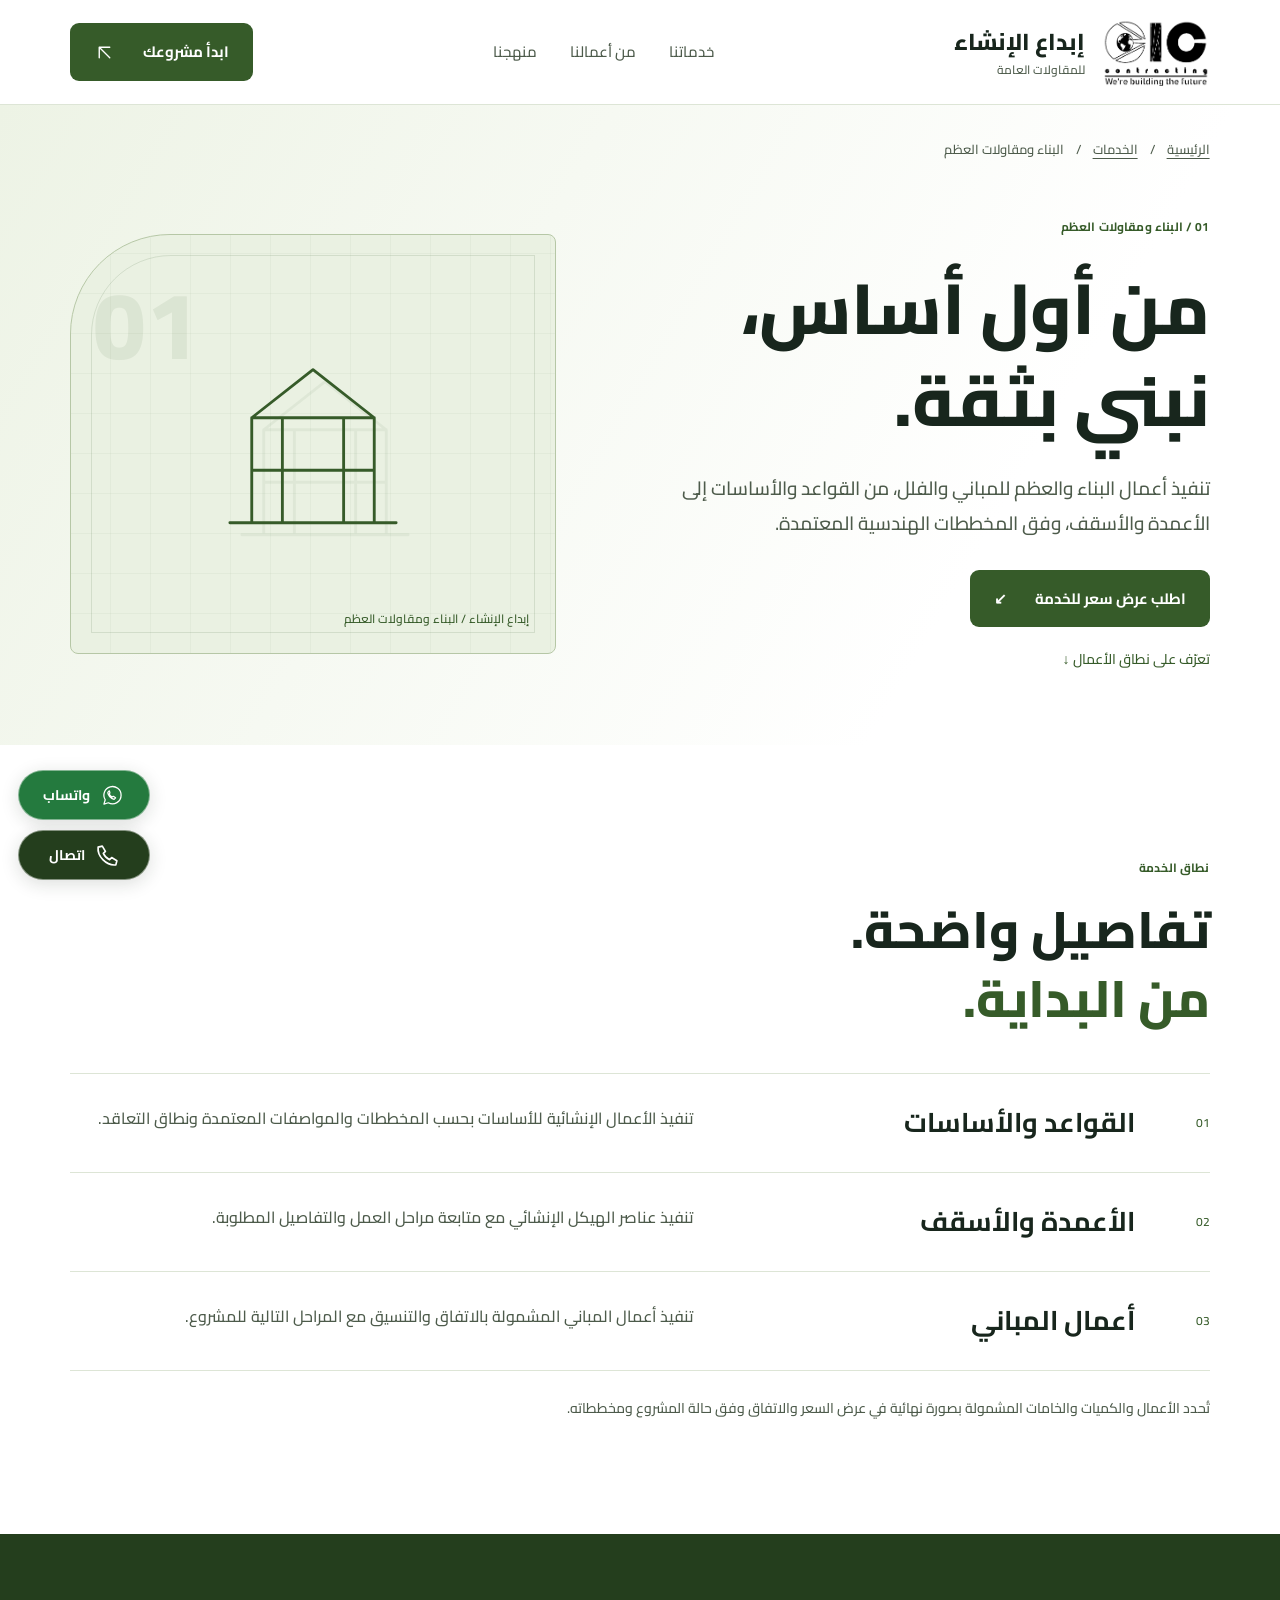
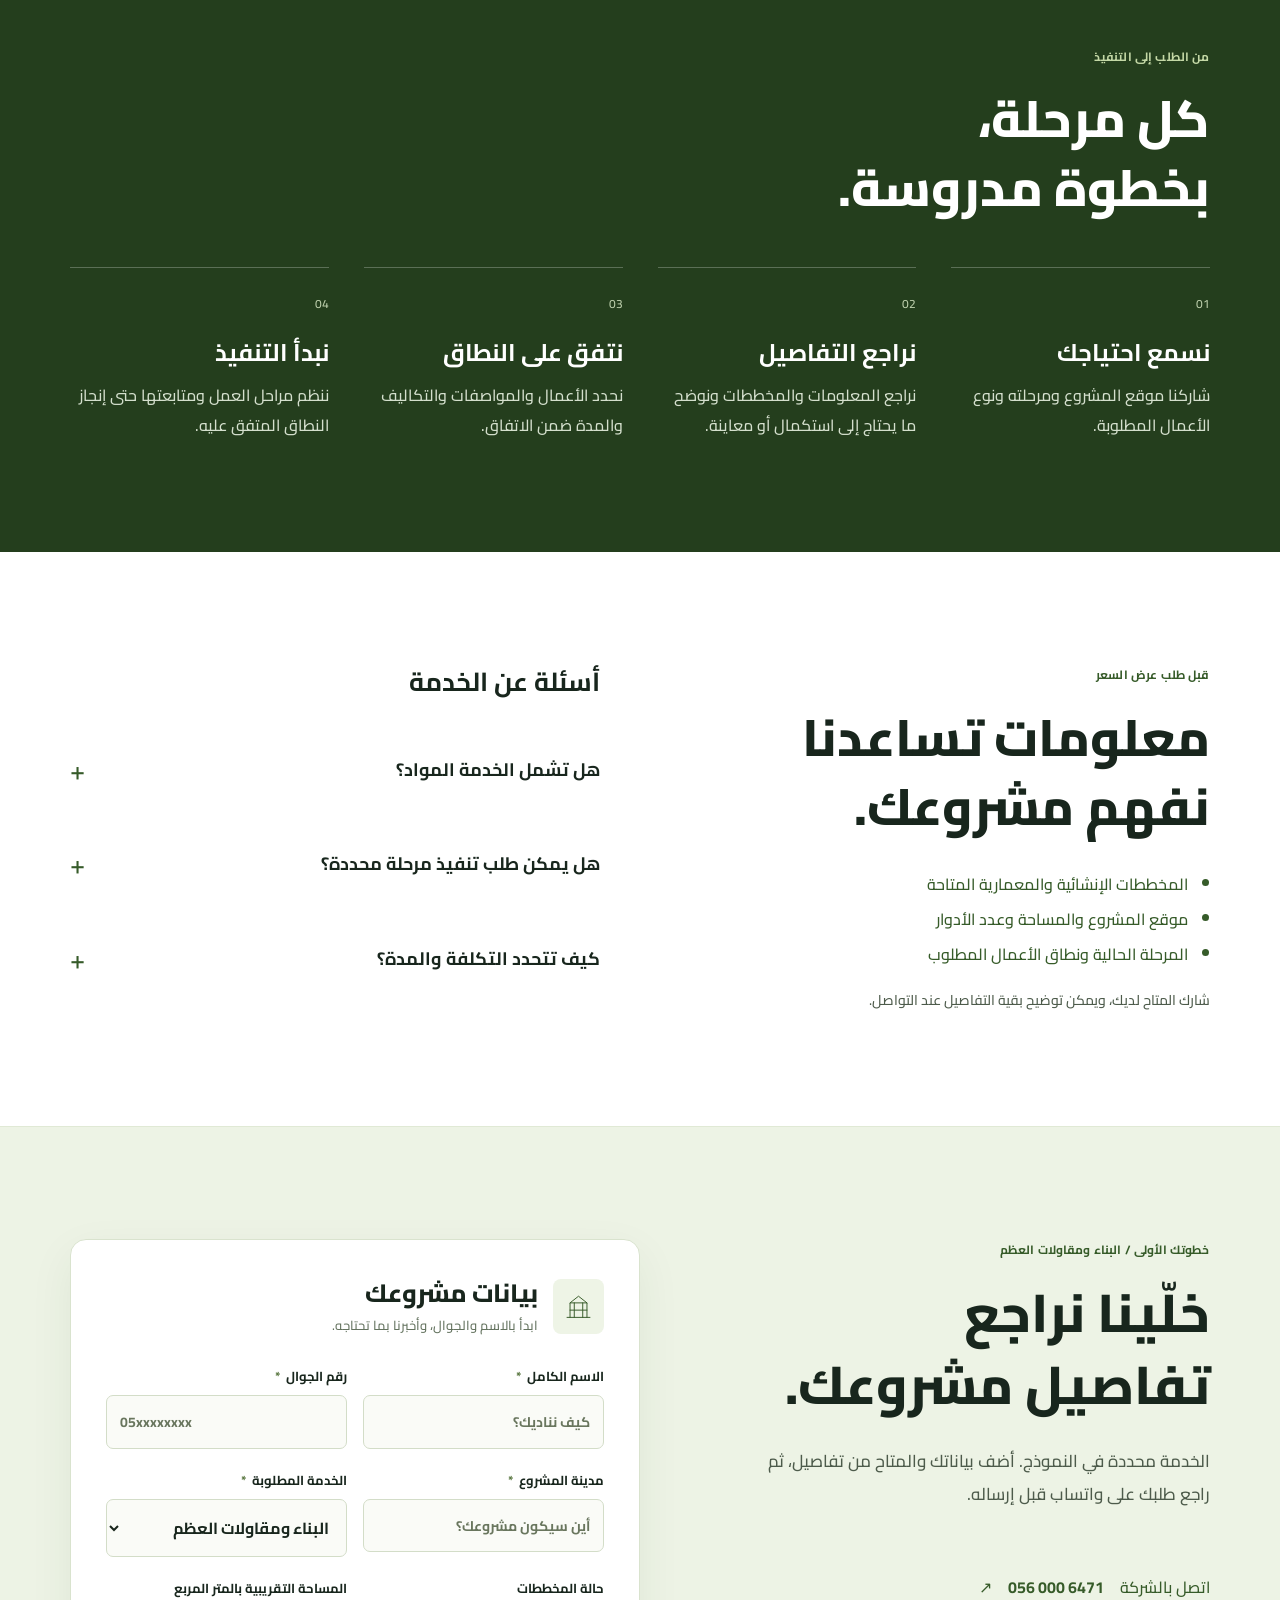
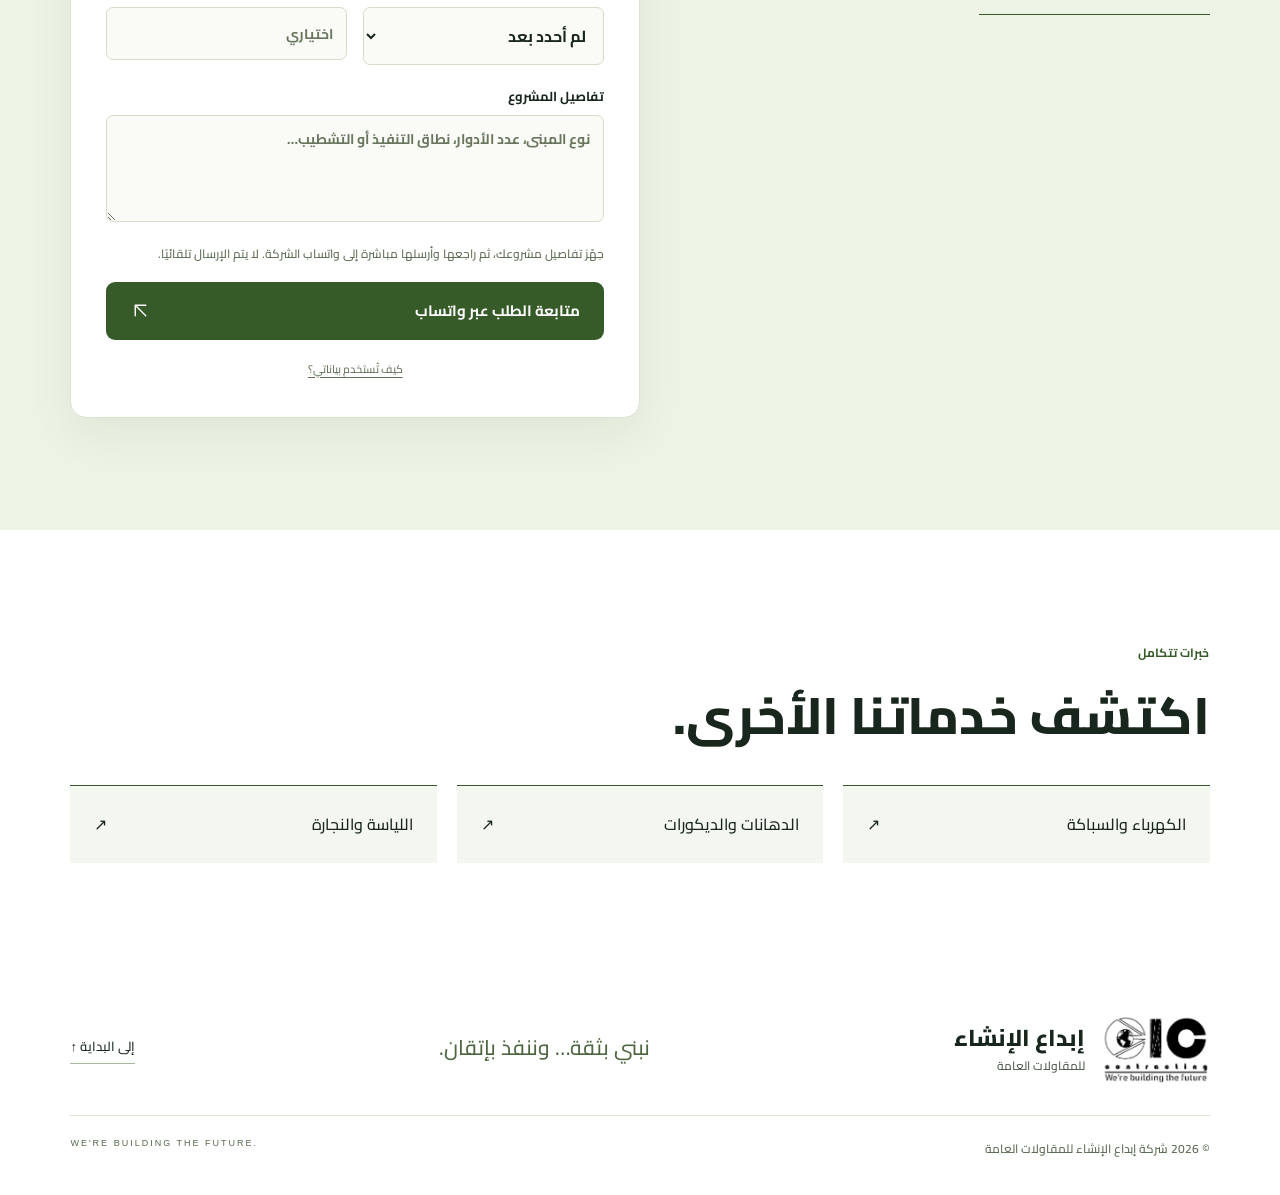
==== commit b63ee4db: "Draft persistent WhatsApp and call controls across all pages" ====
--- a/construction.html
+++ b/construction.html
@@ -1 +1 @@
-<!doctype html><html lang="ar" dir="rtl"><head><meta charset="utf-8"><meta name="viewport" content="width=device-width,initial-scale=1"><meta name="theme-color" content="#365b29"><title>البناء ومقاولات العظم | إبداع الإنشاء</title><meta name="description" content="تنفيذ أعمال البناء والعظم للمباني والفلل، من القواعد والأساسات إلى الأعمدة والأسقف، وفق المخططات الهندسية المعتمدة."><meta property="og:title" content="البناء ومقاولات العظم | إبداع الإنشاء"><meta property="og:description" content="تنفيذ أعمال البناء والعظم للمباني والفلل، من القواعد والأساسات إلى الأعمدة والأسقف، وفق المخططات الهندسية المعتمدة."><meta property="og:type" content="website"><link rel="icon" href="favicon.svg"><link rel="stylesheet" href="style.css?v=20261109-cairo"><link rel="stylesheet" href="services.css"><link rel="preload" href="cairo-web.woff2" as="font" type="font/woff2" crossorigin></head><body class="service-page"><svg class="svg-defs" xmlns="http://www.w3.org/2000/svg" aria-hidden="true"><defs><symbol id="build" viewBox="0 0 48 48"><path d="M5 42h38M10 42V18h28v24M10 18l14-11 14 11M17 18v24M31 18v24M10 30h28"/></symbol><symbol id="bolt" viewBox="0 0 48 48"><path d="M27 4 10 27h13l-2 17 17-24H25l2-16Z"/></symbol><symbol id="paint" viewBox="0 0 48 48"><rect x="7" y="8" width="29" height="12" rx="2"/><path d="M36 13h6v15H24v8M20 36h8v9h-8z"/></symbol><symbol id="tools" viewBox="0 0 48 48"><path d="M7 12h34v29H7zM16 12V6h16v6M7 25h34M20 22h8v7h-8z"/></symbol><symbol id="arrow" viewBox="0 0 24 24"><path d="M18 6H6v12M6 6l12 12"/></symbol><symbol id="check" viewBox="0 0 24 24"><path d="m5 12 4 4L19 6"/></symbol><symbol id="play" viewBox="0 0 24 24"><path d="m9 5 11 7-11 7V5Z"/></symbol></defs></svg><header class="header"><div class="wrap header-inner"><a href="index.html#home" class="brand" aria-label="إبداع الإنشاء الرئيسية"><span class="brand-mark" role="img" aria-label="شعار شركة إبداع الإنشاء"></span><span class="brand-name">إبداع الإنشاء<small>للمقاولات العامة</small></span></a><nav aria-label="التنقل الرئيسي"><a href="index.html#services">خدماتنا</a><a href="index.html#work">من أعمالنا</a><a href="index.html#approach">منهجنا</a></nav><a class="btn btn-green header-cta" href="#request">ابدأ مشروعك <svg><use href="#arrow"/></svg></a></div></header><main id="main"><section class="service-hero"><div class="wrap"><nav class="breadcrumbs" aria-label="مسار الصفحة"><a href="index.html">الرئيسية</a><span>/</span><a href="index.html#services">الخدمات</a><span>/</span><span aria-current="page">البناء ومقاولات العظم</span></nav><div class="service-hero-grid"><div><span class="eyebrow">01 / البناء ومقاولات العظم</span><h1>من أول أساس،<br>نبني بثقة.</h1><p class="service-lead">تنفيذ أعمال البناء والعظم للمباني والفلل، من القواعد والأساسات إلى الأعمدة والأسقف، وفق المخططات الهندسية المعتمدة.</p><a class="btn btn-green" href="#request">اطلب عرض سعر للخدمة <span>↙</span></a><a class="scope-jump" href="#scope">تعرّف على نطاق الأعمال ↓</a></div><div class="service-blueprint" aria-hidden="true"><span class="blueprint-number">01</span><svg><use href="#build"/></svg><span class="blueprint-caption">إبداع الإنشاء / البناء ومقاولات العظم</span><i></i></div></div></div></section><section id="scope" class="section"><div class="wrap"><span class="eyebrow">نطاق الخدمة</span><h2>تفاصيل واضحة.<br><span>من البداية.</span></h2><div class="scope-rows"><article class="scope-row motion-item"><span>01</span><h3>القواعد والأساسات</h3><p>تنفيذ الأعمال الإنشائية للأساسات بحسب المخططات والمواصفات المعتمدة ونطاق التعاقد.</p></article><article class="scope-row motion-item"><span>02</span><h3>الأعمدة والأسقف</h3><p>تنفيذ عناصر الهيكل الإنشائي مع متابعة مراحل العمل والتفاصيل المطلوبة.</p></article><article class="scope-row motion-item"><span>03</span><h3>أعمال المباني</h3><p>تنفيذ أعمال المباني المشمولة بالاتفاق والتنسيق مع المراحل التالية للمشروع.</p></article></div><p class="scope-note">تُحدد الأعمال والكميات والخامات المشمولة بصورة نهائية في عرض السعر والاتفاق وفق حالة المشروع ومخططاته.</p></div></section><section class="service-process section"><div class="wrap"><span class="eyebrow">من الطلب إلى التنفيذ</span><h2>كل مرحلة،<br>بخطوة مدروسة.</h2><div class="process-cards"><article class="motion-item"><span>01</span><h3>نسمع احتياجك</h3><p>شاركنا موقع المشروع ومرحلته ونوع الأعمال المطلوبة.</p></article><article class="motion-item"><span>02</span><h3>نراجع التفاصيل</h3><p>نراجع المعلومات والمخططات ونوضح ما يحتاج إلى استكمال أو معاينة.</p></article><article class="motion-item"><span>03</span><h3>نتفق على النطاق</h3><p>نحدد الأعمال والمواصفات والتكاليف والمدة ضمن الاتفاق.</p></article><article class="motion-item"><span>04</span><h3>نبدأ التنفيذ</h3><p>ننظم مراحل العمل ومتابعتها حتى إنجاز النطاق المتفق عليه.</p></article></div></div></section><section class="section"><div class="wrap service-info-grid"><div><span class="eyebrow">قبل طلب عرض السعر</span><h2>معلومات تساعدنا<br>نفهم مشروعك.</h2><ul class="service-needs"><li>المخططات الإنشائية والمعمارية المتاحة</li><li>موقع المشروع والمساحة وعدد الأدوار</li><li>المرحلة الحالية ونطاق الأعمال المطلوب</li></ul><p>شارك المتاح لديك، ويمكن توضيح بقية التفاصيل عند التواصل.</p></div><div class="service-faq"><h3>أسئلة عن الخدمة</h3><details><summary>هل تشمل الخدمة المواد؟<span>+</span></summary><p>يُحدد توريد المواد ومسؤولية كل طرف في عرض السعر والاتفاق قبل بدء التنفيذ.</p></details><details><summary>هل يمكن طلب تنفيذ مرحلة محددة؟<span>+</span></summary><p>يمكن مشاركة المرحلة المطلوبة والمخططات لمراجعة نطاق التنفيذ وإمكانية تقديم عرض مناسب.</p></details><details><summary>كيف تتحدد التكلفة والمدة؟<span>+</span></summary><p>بحسب حجم الأعمال وحالة الموقع والمخططات والمواصفات ونطاق التوريد؛ وتُوضح التفاصيل قبل بدء التنفيذ.</p></details></div></div></section><section id="request" class="request section"><div class="wrap request-grid"><div class="request-copy"><span class="eyebrow">خطوتك الأولى / البناء ومقاولات العظم</span><h2>خلّينا نراجع<br>تفاصيل مشروعك.</h2><p>الخدمة محددة في النموذج. أضف بياناتك والمتاح من تفاصيل، ثم راجع طلبك على واتساب قبل إرساله.</p><a class="service-phone" href="tel:+966560006471">اتصل بالشركة <b dir="ltr">056 000 6471</b> ↗</a></div><form id="quote-form"><div class="form-heading"><span class="form-icon"><svg><use href="#build"/></svg></span><div><h3>بيانات مشروعك</h3><p>ابدأ بالاسم والجوال، وأخبرنا بما تحتاجه.</p></div></div><div class="form-fields"><label>الاسم الكامل <span>*</span><input name="name" autocomplete="name" placeholder="كيف نناديك؟" required maxlength="100"></label><label>رقم الجوال <span>*</span><input name="phone" type="tel" dir="ltr" inputmode="tel" autocomplete="tel" placeholder="05xxxxxxxx" required maxlength="20"></label><label>مدينة المشروع <span>*</span><input name="city" autocomplete="address-level2" placeholder="أين سيكون مشروعك؟" required maxlength="100"></label><label>الخدمة المطلوبة <span>*</span><select name="service" required id="service-select"><option value="">اختر الخدمة</option><option selected>البناء ومقاولات العظم</option><option>الكهرباء والسباكة</option><option>الدهانات والديكورات</option><option>اللياسة والنجارة</option><option>أكثر من خدمة</option></select></label><label>حالة المخططات<select name="plans"><option>لم أحدد بعد</option><option>المخططات جاهزة</option><option>قيد الإعداد</option></select></label><label>المساحة التقريبية بالمتر المربع<input name="area" type="number" min="1" max="10000000" placeholder="اختياري"></label><label class="full">تفاصيل المشروع<textarea name="details" rows="3" maxlength="3000" placeholder="نوع المبنى، عدد الأدوار، نطاق التنفيذ أو التشطيب…"></textarea></label></div><p class="form-notice">جهّز تفاصيل مشروعك، ثم راجعها وأرسلها مباشرة إلى واتساب الشركة. لا يتم الإرسال تلقائيًا.</p><button type="submit" class="btn btn-green submit">متابعة الطلب عبر واتساب <svg><use href="#arrow"/></svg></button><div id="form-result" role="status" hidden><strong>تفاصيلك جاهزة. الخطوة التالية على واتساب.</strong><p>اضغط لفتح المحادثة بالتفاصيل، وراجع الرسالة قبل إرسالها إلى الشركة.</p><a class="btn btn-green send-request" id="send-request" target="_blank" rel="noopener noreferrer">افتح واتساب لإرسال الطلب ↗</a><br><button type="button" class="text-link" id="download-request">تنزيل تفاصيل الطلب ↓</button></div><span class="privacy-line"><button type="button" id="privacy-button">كيف تُستخدم بياناتي؟</button></span></form></div></section><section class="section other-services"><div class="wrap"><span class="eyebrow">خبرات تتكامل</span><h2>اكتشف خدماتنا الأخرى.</h2><nav aria-label="الخدمات الأخرى"><a href="electrical-plumbing.html">الكهرباء والسباكة <span>↗</span></a><a href="painting-decoration.html">الدهانات والديكورات <span>↗</span></a><a href="plastering-carpentry.html">اللياسة والنجارة <span>↗</span></a></nav></div></section></main><footer><div class="wrap"><div class="footer-main"><a class="brand" href="index.html#home"><span class="brand-mark" role="img" aria-label="شعار إبداع الإنشاء"></span><span class="brand-name">إبداع الإنشاء<small>للمقاولات العامة</small></span></a><p>نبني بثقة… وننفذ بإتقان.</p><a class="back-top" href="index.html#home">إلى البداية ↑</a></div><div class="footer-bottom"><span>© <span id="year"></span> شركة إبداع الإنشاء للمقاولات العامة</span><span dir="ltr">WE'RE BUILDING THE FUTURE.</span></div></div></footer><script src="service-page.js" defer></script></body></html>+<!doctype html><html lang="ar" dir="rtl"><head><meta charset="utf-8"><meta name="viewport" content="width=device-width,initial-scale=1"><meta name="theme-color" content="#365b29"><title>البناء ومقاولات العظم | إبداع الإنشاء</title><meta name="description" content="تنفيذ أعمال البناء والعظم للمباني والفلل، من القواعد والأساسات إلى الأعمدة والأسقف، وفق المخططات الهندسية المعتمدة."><meta property="og:title" content="البناء ومقاولات العظم | إبداع الإنشاء"><meta property="og:description" content="تنفيذ أعمال البناء والعظم للمباني والفلل، من القواعد والأساسات إلى الأعمدة والأسقف، وفق المخططات الهندسية المعتمدة."><meta property="og:type" content="website"><link rel="icon" href="favicon.svg"><link rel="stylesheet" href="style.css?v=20261109-cairo"><link rel="stylesheet" href="services.css?v=20261109-contact"><link rel="preload" href="cairo-web.woff2" as="font" type="font/woff2" crossorigin></head><body class="service-page"><svg class="svg-defs" xmlns="http://www.w3.org/2000/svg" aria-hidden="true"><defs><symbol id="build" viewBox="0 0 48 48"><path d="M5 42h38M10 42V18h28v24M10 18l14-11 14 11M17 18v24M31 18v24M10 30h28"/></symbol><symbol id="bolt" viewBox="0 0 48 48"><path d="M27 4 10 27h13l-2 17 17-24H25l2-16Z"/></symbol><symbol id="paint" viewBox="0 0 48 48"><rect x="7" y="8" width="29" height="12" rx="2"/><path d="M36 13h6v15H24v8M20 36h8v9h-8z"/></symbol><symbol id="tools" viewBox="0 0 48 48"><path d="M7 12h34v29H7zM16 12V6h16v6M7 25h34M20 22h8v7h-8z"/></symbol><symbol id="arrow" viewBox="0 0 24 24"><path d="M18 6H6v12M6 6l12 12"/></symbol><symbol id="check" viewBox="0 0 24 24"><path d="m5 12 4 4L19 6"/></symbol><symbol id="play" viewBox="0 0 24 24"><path d="m9 5 11 7-11 7V5Z"/></symbol></defs></svg><header class="header"><div class="wrap header-inner"><a href="index.html#home" class="brand" aria-label="إبداع الإنشاء الرئيسية"><span class="brand-mark" role="img" aria-label="شعار شركة إبداع الإنشاء"></span><span class="brand-name">إبداع الإنشاء<small>للمقاولات العامة</small></span></a><nav aria-label="التنقل الرئيسي"><a href="index.html#services">خدماتنا</a><a href="index.html#work">من أعمالنا</a><a href="index.html#approach">منهجنا</a></nav><a class="btn btn-green header-cta" href="#request">ابدأ مشروعك <svg><use href="#arrow"/></svg></a></div></header><main id="main"><section class="service-hero"><div class="wrap"><nav class="breadcrumbs" aria-label="مسار الصفحة"><a href="index.html">الرئيسية</a><span>/</span><a href="index.html#services">الخدمات</a><span>/</span><span aria-current="page">البناء ومقاولات العظم</span></nav><div class="service-hero-grid"><div><span class="eyebrow">01 / البناء ومقاولات العظم</span><h1>من أول أساس،<br>نبني بثقة.</h1><p class="service-lead">تنفيذ أعمال البناء والعظم للمباني والفلل، من القواعد والأساسات إلى الأعمدة والأسقف، وفق المخططات الهندسية المعتمدة.</p><a class="btn btn-green" href="#request">اطلب عرض سعر للخدمة <span>↙</span></a><a class="scope-jump" href="#scope">تعرّف على نطاق الأعمال ↓</a></div><div class="service-blueprint" aria-hidden="true"><span class="blueprint-number">01</span><svg><use href="#build"/></svg><span class="blueprint-caption">إبداع الإنشاء / البناء ومقاولات العظم</span><i></i></div></div></div></section><section id="scope" class="section"><div class="wrap"><span class="eyebrow">نطاق الخدمة</span><h2>تفاصيل واضحة.<br><span>من البداية.</span></h2><div class="scope-rows"><article class="scope-row motion-item"><span>01</span><h3>القواعد والأساسات</h3><p>تنفيذ الأعمال الإنشائية للأساسات بحسب المخططات والمواصفات المعتمدة ونطاق التعاقد.</p></article><article class="scope-row motion-item"><span>02</span><h3>الأعمدة والأسقف</h3><p>تنفيذ عناصر الهيكل الإنشائي مع متابعة مراحل العمل والتفاصيل المطلوبة.</p></article><article class="scope-row motion-item"><span>03</span><h3>أعمال المباني</h3><p>تنفيذ أعمال المباني المشمولة بالاتفاق والتنسيق مع المراحل التالية للمشروع.</p></article></div><p class="scope-note">تُحدد الأعمال والكميات والخامات المشمولة بصورة نهائية في عرض السعر والاتفاق وفق حالة المشروع ومخططاته.</p></div></section><section class="service-process section"><div class="wrap"><span class="eyebrow">من الطلب إلى التنفيذ</span><h2>كل مرحلة،<br>بخطوة مدروسة.</h2><div class="process-cards"><article class="motion-item"><span>01</span><h3>نسمع احتياجك</h3><p>شاركنا موقع المشروع ومرحلته ونوع الأعمال المطلوبة.</p></article><article class="motion-item"><span>02</span><h3>نراجع التفاصيل</h3><p>نراجع المعلومات والمخططات ونوضح ما يحتاج إلى استكمال أو معاينة.</p></article><article class="motion-item"><span>03</span><h3>نتفق على النطاق</h3><p>نحدد الأعمال والمواصفات والتكاليف والمدة ضمن الاتفاق.</p></article><article class="motion-item"><span>04</span><h3>نبدأ التنفيذ</h3><p>ننظم مراحل العمل ومتابعتها حتى إنجاز النطاق المتفق عليه.</p></article></div></div></section><section class="section"><div class="wrap service-info-grid"><div><span class="eyebrow">قبل طلب عرض السعر</span><h2>معلومات تساعدنا<br>نفهم مشروعك.</h2><ul class="service-needs"><li>المخططات الإنشائية والمعمارية المتاحة</li><li>موقع المشروع والمساحة وعدد الأدوار</li><li>المرحلة الحالية ونطاق الأعمال المطلوب</li></ul><p>شارك المتاح لديك، ويمكن توضيح بقية التفاصيل عند التواصل.</p></div><div class="service-faq"><h3>أسئلة عن الخدمة</h3><details><summary>هل تشمل الخدمة المواد؟<span>+</span></summary><p>يُحدد توريد المواد ومسؤولية كل طرف في عرض السعر والاتفاق قبل بدء التنفيذ.</p></details><details><summary>هل يمكن طلب تنفيذ مرحلة محددة؟<span>+</span></summary><p>يمكن مشاركة المرحلة المطلوبة والمخططات لمراجعة نطاق التنفيذ وإمكانية تقديم عرض مناسب.</p></details><details><summary>كيف تتحدد التكلفة والمدة؟<span>+</span></summary><p>بحسب حجم الأعمال وحالة الموقع والمخططات والمواصفات ونطاق التوريد؛ وتُوضح التفاصيل قبل بدء التنفيذ.</p></details></div></div></section><section id="request" class="request section"><div class="wrap request-grid"><div class="request-copy"><span class="eyebrow">خطوتك الأولى / البناء ومقاولات العظم</span><h2>خلّينا نراجع<br>تفاصيل مشروعك.</h2><p>الخدمة محددة في النموذج. أضف بياناتك والمتاح من تفاصيل، ثم راجع طلبك على واتساب قبل إرساله.</p><a class="service-phone" href="tel:+966560006471">اتصل بالشركة <b dir="ltr">056 000 6471</b> ↗</a></div><form id="quote-form"><div class="form-heading"><span class="form-icon"><svg><use href="#build"/></svg></span><div><h3>بيانات مشروعك</h3><p>ابدأ بالاسم والجوال، وأخبرنا بما تحتاجه.</p></div></div><div class="form-fields"><label>الاسم الكامل <span>*</span><input name="name" autocomplete="name" placeholder="كيف نناديك؟" required maxlength="100"></label><label>رقم الجوال <span>*</span><input name="phone" type="tel" dir="ltr" inputmode="tel" autocomplete="tel" placeholder="05xxxxxxxx" required maxlength="20"></label><label>مدينة المشروع <span>*</span><input name="city" autocomplete="address-level2" placeholder="أين سيكون مشروعك؟" required maxlength="100"></label><label>الخدمة المطلوبة <span>*</span><select name="service" required id="service-select"><option value="">اختر الخدمة</option><option selected>البناء ومقاولات العظم</option><option>الكهرباء والسباكة</option><option>الدهانات والديكورات</option><option>اللياسة والنجارة</option><option>أكثر من خدمة</option></select></label><label>حالة المخططات<select name="plans"><option>لم أحدد بعد</option><option>المخططات جاهزة</option><option>قيد الإعداد</option></select></label><label>المساحة التقريبية بالمتر المربع<input name="area" type="number" min="1" max="10000000" placeholder="اختياري"></label><label class="full">تفاصيل المشروع<textarea name="details" rows="3" maxlength="3000" placeholder="نوع المبنى، عدد الأدوار، نطاق التنفيذ أو التشطيب…"></textarea></label></div><p class="form-notice">جهّز تفاصيل مشروعك، ثم راجعها وأرسلها مباشرة إلى واتساب الشركة. لا يتم الإرسال تلقائيًا.</p><button type="submit" class="btn btn-green submit">متابعة الطلب عبر واتساب <svg><use href="#arrow"/></svg></button><div id="form-result" role="status" hidden><strong>تفاصيلك جاهزة. الخطوة التالية على واتساب.</strong><p>اضغط لفتح المحادثة بالتفاصيل، وراجع الرسالة قبل إرسالها إلى الشركة.</p><a class="btn btn-green send-request" id="send-request" target="_blank" rel="noopener noreferrer">افتح واتساب لإرسال الطلب ↗</a><br><button type="button" class="text-link" id="download-request">تنزيل تفاصيل الطلب ↓</button></div><span class="privacy-line"><button type="button" id="privacy-button">كيف تُستخدم بياناتي؟</button></span></form></div></section><section class="section other-services"><div class="wrap"><span class="eyebrow">خبرات تتكامل</span><h2>اكتشف خدماتنا الأخرى.</h2><nav aria-label="الخدمات الأخرى"><a href="electrical-plumbing.html">الكهرباء والسباكة <span>↗</span></a><a href="painting-decoration.html">الدهانات والديكورات <span>↗</span></a><a href="plastering-carpentry.html">اللياسة والنجارة <span>↗</span></a></nav></div></section></main><footer><div class="wrap"><div class="footer-main"><a class="brand" href="index.html#home"><span class="brand-mark" role="img" aria-label="شعار إبداع الإنشاء"></span><span class="brand-name">إبداع الإنشاء<small>للمقاولات العامة</small></span></a><p>نبني بثقة… وننفذ بإتقان.</p><a class="back-top" href="index.html#home">إلى البداية ↑</a></div><div class="footer-bottom"><span>© <span id="year"></span> شركة إبداع الإنشاء للمقاولات العامة</span><span dir="ltr">WE'RE BUILDING THE FUTURE.</span></div></div></footer><script src="service-page.js" defer></script><nav class="floating-contact" aria-label="تواصل سريع مع إبداع الإنشاء"><a class="floating-contact-link floating-whatsapp" href="https://wa.me/966560006471" target="_blank" rel="noopener noreferrer" aria-label="تواصل عبر واتساب — يفتح في نافذة جديدة" title="تواصل عبر واتساب"><svg viewBox="0 0 32 32" aria-hidden="true"><path d="M27 15.7a11 11 0 0 1-16.3 9.6L5 27l1.7-5.6A11 11 0 1 1 27 15.7Z"/><path d="m12 10-2 2c-.6 3 4 8 8 9l2-2-3-2-1.5 1c-1.7-.8-3-2.1-3.8-3.8l1-1.5Z"/></svg><span>واتساب</span></a><a class="floating-contact-link floating-phone" href="tel:+966560006471" aria-label="اتصل بإبداع الإنشاء: 0560006471" title="اتصل بالشركة"><svg viewBox="0 0 24 24" aria-hidden="true"><path d="m7 3 3 5-2 2c1.2 2.7 3.3 4.8 6 6l2-2 5 3-1 4C11 22 2 13 3 4Z"/></svg><span>اتصال</span></a></nav></body></html>
--- a/services.css
+++ b/services.css
@@ -1 +1,4 @@
 .service-cards{display:grid;grid-template-columns:1fr 1fr;gap:20px}.service-card{display:flex;flex-direction:column;position:relative;padding:30px 34px;background:#f4f7ef;border:1px solid #dce5d5;border-radius:14px;overflow:hidden;transition:background .25s,transform .25s,color .25s}.service-card-top{display:flex;justify-content:space-between;align-items:center;color:var(--green);font-size:12px}.service-card-top svg{width:42px;height:42px}.service-card h3{font-size:29px;margin:22px 0 12px}.service-card p{color:var(--text);font-size:16px;max-width:470px}.service-card-link{display:flex;justify-content:space-between;align-items:center;margin-top:auto;padding-top:24px;font-size:14px;font-weight:700;color:var(--green)}.service-card-link span{font-size:25px}.service-card:hover{background:#e8efdf;transform:translateY(-4px)}.service-card:active{transform:translateY(0)}.service-page h1{font-size:clamp(48px,5.5vw,78px);line-height:1.3;margin:25px 0}.service-hero{background:linear-gradient(120deg,#edf3e5,#fff 75%);padding:32px 0 72px}.breadcrumbs{display:flex;flex-wrap:wrap;gap:12px;font-size:13px;color:var(--text);margin-bottom:55px}.breadcrumbs a{text-decoration:underline;text-underline-offset:4px}.service-hero-grid{display:grid;grid-template-columns:1.2fr 1fr;gap:70px;align-items:center}.service-lead{font-size:19px;color:var(--text);max-width:600px;margin-bottom:28px}.scope-jump{display:block;font-size:14px;margin-top:20px;color:var(--green)}.service-blueprint{min-height:420px;position:relative;display:grid;place-items:center;border:1px solid #b6c7a6;border-radius:100px 8px 8px 8px;background:repeating-linear-gradient(0deg,transparent 0 39px,#365b290b 39px 40px),repeating-linear-gradient(90deg,transparent 0 39px,#365b290b 39px 40px),#eaf1e2;overflow:hidden}.service-blueprint>svg{width:210px;height:210px;stroke-width:.65;color:var(--green);filter:drop-shadow(12px 12px 0 #365b2910)}.blueprint-number{position:absolute;left:22px;top:2px;font-size:95px;font-weight:800;color:#365b2914}.blueprint-caption{position:absolute;bottom:23px;right:26px;color:var(--green);font-size:12px}.service-blueprint i{position:absolute;inset:20px;border:1px solid #365b2920;border-radius:80px 0 0 0;pointer-events:none}.scope-rows{margin-top:40px;border-top:1px solid var(--line)}.scope-row{display:grid;grid-template-columns:50px 1fr 1.5fr;align-items:start;gap:25px;padding:30px 0;border-bottom:1px solid var(--line)}.scope-row>span{font-size:12px;color:var(--green);padding-top:8px}.scope-row h3{font-size:27px}.scope-row p,.scope-note{color:var(--text)}.scope-note{font-size:14px;max-width:740px;margin-top:25px}.service-process{background:var(--green-dark);color:white}.service-process .eyebrow{color:#c4d8a6}.process-cards{display:grid;grid-template-columns:repeat(4,1fr);gap:35px;margin-top:45px}.process-cards article{border-top:1px solid #ffffff40;padding-top:20px}.process-cards article>span{font-size:12px;color:#bdcfac}.process-cards h3{font-size:24px;margin:18px 0 12px}.process-cards p{font-size:16px;color:#d4dfcd}.service-info-grid{display:grid;grid-template-columns:1fr 1fr;gap:80px}.service-needs{padding-right:22px;margin:26px 0 16px;color:var(--green);line-height:2.2}.service-info-grid>div>p{color:var(--text);font-size:14px}.service-faq>h3{font-size:26px;margin-bottom:22px}.service-phone{display:inline-flex;flex-wrap:wrap;align-items:center;gap:16px;border-bottom:1px solid var(--green);padding:12px 0;margin-top:25px;color:var(--green)}.other-services nav{display:grid;grid-template-columns:repeat(3,1fr);gap:20px;margin-top:35px}.other-services nav a{display:flex;align-items:center;justify-content:space-between;gap:15px;padding:24px;border-top:1px solid var(--green);background:var(--light);transition:background .2s}.other-services nav a:hover{background:#e6efdc}.service-page .privacy-line p{margin:16px 0 0;font-size:13px;color:var(--text)}.service-page footer{padding-bottom:35px}.service-page .skip{position:absolute}.motion-ready-item{opacity:0;transform:translateY(18px);transition:opacity .55s,transform .55s}.motion-ready-item.is-visible{opacity:1;transform:none}@media(prefers-reduced-motion:no-preference){.service-blueprint>svg{stroke-dasharray:240;animation:blueprint-draw 1.8s ease-out both}.service-blueprint i{animation:arrive .8s ease-out both}.service-hero h1{animation:arrive .6s ease-out both}@keyframes blueprint-draw{from{stroke-dashoffset:240;opacity:.1}to{stroke-dashoffset:0;opacity:1}}}@media(max-width:760px){.service-cards{gap:12px}.service-card{padding:20px 16px}.service-card h3{font-size:21px;margin:18px 0 10px}.service-card p{font-size:14px}.service-card-top svg{width:31px;height:31px}.service-card-link{font-size:12px;gap:8px;padding-top:16px}.service-hero{padding:25px 0 45px}.breadcrumbs{margin-bottom:32px;font-size:12px;gap:8px}.service-hero-grid{grid-template-columns:1fr;gap:32px}.service-page h1{font-size:clamp(42px,10.5vw,68px)}.service-lead{font-size:17px}.service-blueprint{min-height:255px;border-top-left-radius:65px}.service-blueprint>svg{width:145px;height:145px}.blueprint-number{font-size:75px}.scope-row{grid-template-columns:25px 1fr;gap:12px;padding:25px 0}.scope-row h3{font-size:24px}.scope-row p{grid-column:2;font-size:16px}.process-cards{grid-template-columns:1fr 1fr;gap:30px 22px}.process-cards h3{font-size:21px}.service-info-grid{grid-template-columns:1fr;gap:40px}.other-services nav{grid-template-columns:1fr;gap:12px}.other-services nav a{padding:20px}.service-page .header-cta{white-space:nowrap}.service-page footer{padding-bottom:35px}}@media(max-width:360px){.service-cards{grid-template-columns:1fr}.service-card h3{font-size:24px}}@media(prefers-reduced-motion:reduce){.motion-ready-item{opacity:1;transform:none;transition:none}.service-card,.other-services nav a{transition:none}.service-card:hover{transform:none}}
+
+/* Shared, native links work without JavaScript on every service page. */
+.floating-contact{position:fixed;inset-inline-end:auto;left:max(18px,env(safe-area-inset-left));bottom:calc(20px + env(safe-area-inset-bottom));z-index:35;display:flex;flex-direction:column;gap:10px;isolation:isolate}.floating-contact-link{display:flex;align-items:center;justify-content:center;gap:10px;min-width:132px;min-height:50px;padding:11px 17px;border:1px solid #ffffff70;border-radius:30px;font-size:14px;font-weight:700;line-height:1.5;box-shadow:0 4px 18px #18261d26;transition:transform .2s,box-shadow .2s,background .2s}.floating-contact-link svg{width:25px;height:25px;stroke-width:1.6}.floating-whatsapp{background:#247a3e;color:#fff}.floating-phone{background:var(--green-dark);color:#fff}.floating-contact-link:hover{transform:translateY(-3px);box-shadow:0 7px 22px #18261d38;background:#193b23}.floating-contact-link:active{transform:scale(.96)}.floating-contact-link:focus-visible{outline:3px solid #fff;outline-offset:3px;box-shadow:0 0 0 6px var(--green-dark)}body footer{padding-bottom:155px}@media(max-width:760px){.floating-contact{left:max(12px,env(safe-area-inset-left));bottom:calc(14px + env(safe-area-inset-bottom));gap:9px}.floating-contact-link{min-width:0;width:50px;height:50px;min-height:50px;padding:12px;border-radius:50%}.floating-contact-link span{position:absolute;width:1px;height:1px;padding:0;margin:-1px;overflow:hidden;clip-path:inset(50%);white-space:nowrap;border:0}.floating-contact-link svg{width:25px;height:25px}body footer{padding-bottom:150px}}@media(prefers-reduced-motion:reduce){.floating-contact-link{transition:none}.floating-contact-link:hover,.floating-contact-link:active{transform:none}}
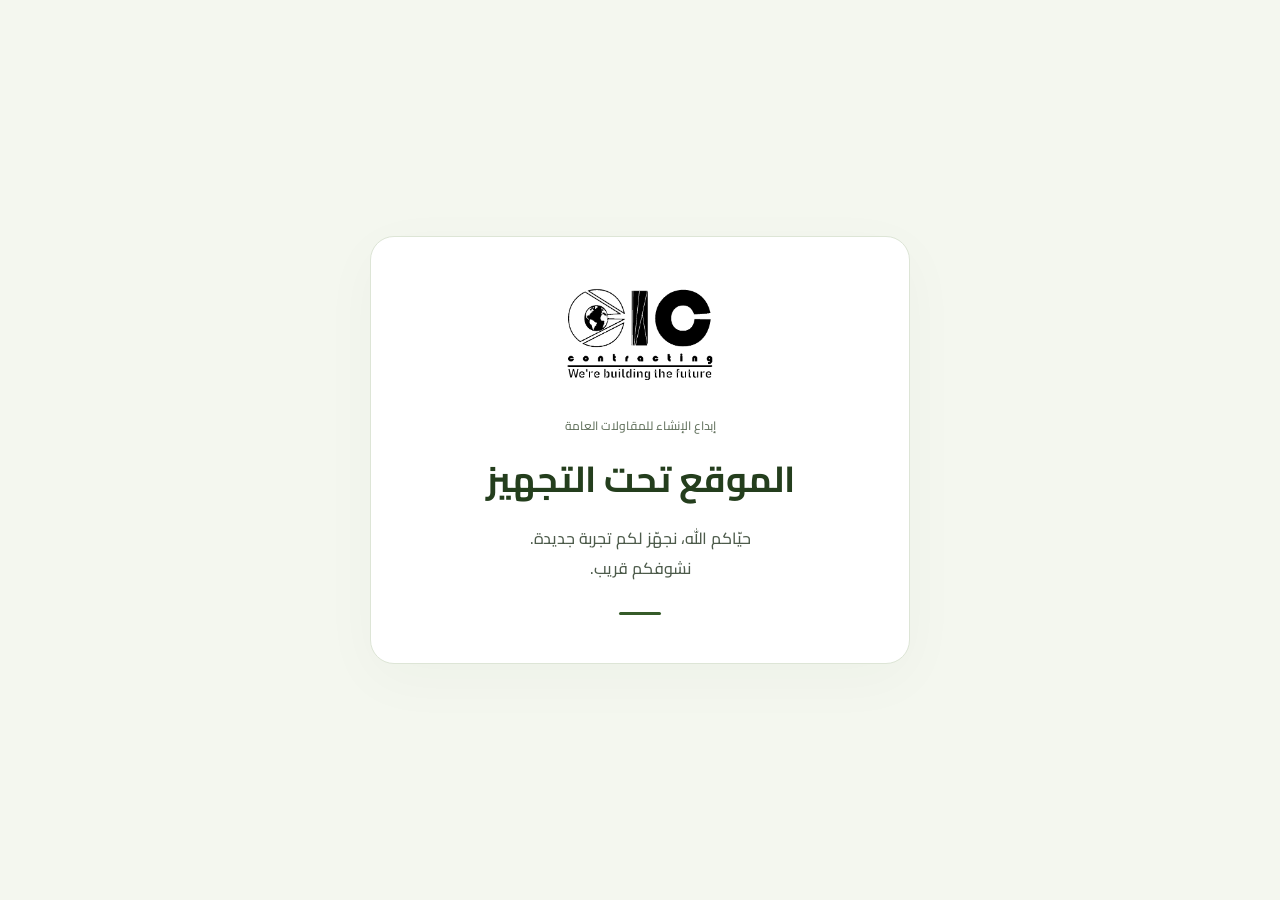
==== commit 74f0f015: "Temporarily show preparation page; full site saved in backup/before-maintenance-20261109" ====
--- a/construction.html
+++ b/construction.html
@@ -1 +1 @@
-<!doctype html><html lang="ar" dir="rtl"><head><meta charset="utf-8"><meta name="viewport" content="width=device-width,initial-scale=1"><meta name="theme-color" content="#365b29"><title>البناء ومقاولات العظم | إبداع الإنشاء</title><meta name="description" content="تنفيذ أعمال البناء والعظم للمباني والفلل، من القواعد والأساسات إلى الأعمدة والأسقف، وفق المخططات الهندسية المعتمدة."><meta property="og:title" content="البناء ومقاولات العظم | إبداع الإنشاء"><meta property="og:description" content="تنفيذ أعمال البناء والعظم للمباني والفلل، من القواعد والأساسات إلى الأعمدة والأسقف، وفق المخططات الهندسية المعتمدة."><meta property="og:type" content="website"><link rel="icon" href="favicon.svg"><link rel="stylesheet" href="style.css?v=20261109-cairo"><link rel="stylesheet" href="services.css?v=20261109-contact"><link rel="preload" href="cairo-web.woff2" as="font" type="font/woff2" crossorigin></head><body class="service-page"><svg class="svg-defs" xmlns="http://www.w3.org/2000/svg" aria-hidden="true"><defs><symbol id="build" viewBox="0 0 48 48"><path d="M5 42h38M10 42V18h28v24M10 18l14-11 14 11M17 18v24M31 18v24M10 30h28"/></symbol><symbol id="bolt" viewBox="0 0 48 48"><path d="M27 4 10 27h13l-2 17 17-24H25l2-16Z"/></symbol><symbol id="paint" viewBox="0 0 48 48"><rect x="7" y="8" width="29" height="12" rx="2"/><path d="M36 13h6v15H24v8M20 36h8v9h-8z"/></symbol><symbol id="tools" viewBox="0 0 48 48"><path d="M7 12h34v29H7zM16 12V6h16v6M7 25h34M20 22h8v7h-8z"/></symbol><symbol id="arrow" viewBox="0 0 24 24"><path d="M18 6H6v12M6 6l12 12"/></symbol><symbol id="check" viewBox="0 0 24 24"><path d="m5 12 4 4L19 6"/></symbol><symbol id="play" viewBox="0 0 24 24"><path d="m9 5 11 7-11 7V5Z"/></symbol></defs></svg><header class="header"><div class="wrap header-inner"><a href="index.html#home" class="brand" aria-label="إبداع الإنشاء الرئيسية"><span class="brand-mark" role="img" aria-label="شعار شركة إبداع الإنشاء"></span><span class="brand-name">إبداع الإنشاء<small>للمقاولات العامة</small></span></a><nav aria-label="التنقل الرئيسي"><a href="index.html#services">خدماتنا</a><a href="index.html#work">من أعمالنا</a><a href="index.html#approach">منهجنا</a></nav><a class="btn btn-green header-cta" href="#request">ابدأ مشروعك <svg><use href="#arrow"/></svg></a></div></header><main id="main"><section class="service-hero"><div class="wrap"><nav class="breadcrumbs" aria-label="مسار الصفحة"><a href="index.html">الرئيسية</a><span>/</span><a href="index.html#services">الخدمات</a><span>/</span><span aria-current="page">البناء ومقاولات العظم</span></nav><div class="service-hero-grid"><div><span class="eyebrow">01 / البناء ومقاولات العظم</span><h1>من أول أساس،<br>نبني بثقة.</h1><p class="service-lead">تنفيذ أعمال البناء والعظم للمباني والفلل، من القواعد والأساسات إلى الأعمدة والأسقف، وفق المخططات الهندسية المعتمدة.</p><a class="btn btn-green" href="#request">اطلب عرض سعر للخدمة <span>↙</span></a><a class="scope-jump" href="#scope">تعرّف على نطاق الأعمال ↓</a></div><div class="service-blueprint" aria-hidden="true"><span class="blueprint-number">01</span><svg><use href="#build"/></svg><span class="blueprint-caption">إبداع الإنشاء / البناء ومقاولات العظم</span><i></i></div></div></div></section><section id="scope" class="section"><div class="wrap"><span class="eyebrow">نطاق الخدمة</span><h2>تفاصيل واضحة.<br><span>من البداية.</span></h2><div class="scope-rows"><article class="scope-row motion-item"><span>01</span><h3>القواعد والأساسات</h3><p>تنفيذ الأعمال الإنشائية للأساسات بحسب المخططات والمواصفات المعتمدة ونطاق التعاقد.</p></article><article class="scope-row motion-item"><span>02</span><h3>الأعمدة والأسقف</h3><p>تنفيذ عناصر الهيكل الإنشائي مع متابعة مراحل العمل والتفاصيل المطلوبة.</p></article><article class="scope-row motion-item"><span>03</span><h3>أعمال المباني</h3><p>تنفيذ أعمال المباني المشمولة بالاتفاق والتنسيق مع المراحل التالية للمشروع.</p></article></div><p class="scope-note">تُحدد الأعمال والكميات والخامات المشمولة بصورة نهائية في عرض السعر والاتفاق وفق حالة المشروع ومخططاته.</p></div></section><section class="service-process section"><div class="wrap"><span class="eyebrow">من الطلب إلى التنفيذ</span><h2>كل مرحلة،<br>بخطوة مدروسة.</h2><div class="process-cards"><article class="motion-item"><span>01</span><h3>نسمع احتياجك</h3><p>شاركنا موقع المشروع ومرحلته ونوع الأعمال المطلوبة.</p></article><article class="motion-item"><span>02</span><h3>نراجع التفاصيل</h3><p>نراجع المعلومات والمخططات ونوضح ما يحتاج إلى استكمال أو معاينة.</p></article><article class="motion-item"><span>03</span><h3>نتفق على النطاق</h3><p>نحدد الأعمال والمواصفات والتكاليف والمدة ضمن الاتفاق.</p></article><article class="motion-item"><span>04</span><h3>نبدأ التنفيذ</h3><p>ننظم مراحل العمل ومتابعتها حتى إنجاز النطاق المتفق عليه.</p></article></div></div></section><section class="section"><div class="wrap service-info-grid"><div><span class="eyebrow">قبل طلب عرض السعر</span><h2>معلومات تساعدنا<br>نفهم مشروعك.</h2><ul class="service-needs"><li>المخططات الإنشائية والمعمارية المتاحة</li><li>موقع المشروع والمساحة وعدد الأدوار</li><li>المرحلة الحالية ونطاق الأعمال المطلوب</li></ul><p>شارك المتاح لديك، ويمكن توضيح بقية التفاصيل عند التواصل.</p></div><div class="service-faq"><h3>أسئلة عن الخدمة</h3><details><summary>هل تشمل الخدمة المواد؟<span>+</span></summary><p>يُحدد توريد المواد ومسؤولية كل طرف في عرض السعر والاتفاق قبل بدء التنفيذ.</p></details><details><summary>هل يمكن طلب تنفيذ مرحلة محددة؟<span>+</span></summary><p>يمكن مشاركة المرحلة المطلوبة والمخططات لمراجعة نطاق التنفيذ وإمكانية تقديم عرض مناسب.</p></details><details><summary>كيف تتحدد التكلفة والمدة؟<span>+</span></summary><p>بحسب حجم الأعمال وحالة الموقع والمخططات والمواصفات ونطاق التوريد؛ وتُوضح التفاصيل قبل بدء التنفيذ.</p></details></div></div></section><section id="request" class="request section"><div class="wrap request-grid"><div class="request-copy"><span class="eyebrow">خطوتك الأولى / البناء ومقاولات العظم</span><h2>خلّينا نراجع<br>تفاصيل مشروعك.</h2><p>الخدمة محددة في النموذج. أضف بياناتك والمتاح من تفاصيل، ثم راجع طلبك على واتساب قبل إرساله.</p><a class="service-phone" href="tel:+966560006471">اتصل بالشركة <b dir="ltr">056 000 6471</b> ↗</a></div><form id="quote-form"><div class="form-heading"><span class="form-icon"><svg><use href="#build"/></svg></span><div><h3>بيانات مشروعك</h3><p>ابدأ بالاسم والجوال، وأخبرنا بما تحتاجه.</p></div></div><div class="form-fields"><label>الاسم الكامل <span>*</span><input name="name" autocomplete="name" placeholder="كيف نناديك؟" required maxlength="100"></label><label>رقم الجوال <span>*</span><input name="phone" type="tel" dir="ltr" inputmode="tel" autocomplete="tel" placeholder="05xxxxxxxx" required maxlength="20"></label><label>مدينة المشروع <span>*</span><input name="city" autocomplete="address-level2" placeholder="أين سيكون مشروعك؟" required maxlength="100"></label><label>الخدمة المطلوبة <span>*</span><select name="service" required id="service-select"><option value="">اختر الخدمة</option><option selected>البناء ومقاولات العظم</option><option>الكهرباء والسباكة</option><option>الدهانات والديكورات</option><option>اللياسة والنجارة</option><option>أكثر من خدمة</option></select></label><label>حالة المخططات<select name="plans"><option>لم أحدد بعد</option><option>المخططات جاهزة</option><option>قيد الإعداد</option></select></label><label>المساحة التقريبية بالمتر المربع<input name="area" type="number" min="1" max="10000000" placeholder="اختياري"></label><label class="full">تفاصيل المشروع<textarea name="details" rows="3" maxlength="3000" placeholder="نوع المبنى، عدد الأدوار، نطاق التنفيذ أو التشطيب…"></textarea></label></div><p class="form-notice">جهّز تفاصيل مشروعك، ثم راجعها وأرسلها مباشرة إلى واتساب الشركة. لا يتم الإرسال تلقائيًا.</p><button type="submit" class="btn btn-green submit">متابعة الطلب عبر واتساب <svg><use href="#arrow"/></svg></button><div id="form-result" role="status" hidden><strong>تفاصيلك جاهزة. الخطوة التالية على واتساب.</strong><p>اضغط لفتح المحادثة بالتفاصيل، وراجع الرسالة قبل إرسالها إلى الشركة.</p><a class="btn btn-green send-request" id="send-request" target="_blank" rel="noopener noreferrer">افتح واتساب لإرسال الطلب ↗</a><br><button type="button" class="text-link" id="download-request">تنزيل تفاصيل الطلب ↓</button></div><span class="privacy-line"><button type="button" id="privacy-button">كيف تُستخدم بياناتي؟</button></span></form></div></section><section class="section other-services"><div class="wrap"><span class="eyebrow">خبرات تتكامل</span><h2>اكتشف خدماتنا الأخرى.</h2><nav aria-label="الخدمات الأخرى"><a href="electrical-plumbing.html">الكهرباء والسباكة <span>↗</span></a><a href="painting-decoration.html">الدهانات والديكورات <span>↗</span></a><a href="plastering-carpentry.html">اللياسة والنجارة <span>↗</span></a></nav></div></section></main><footer><div class="wrap"><div class="footer-main"><a class="brand" href="index.html#home"><span class="brand-mark" role="img" aria-label="شعار إبداع الإنشاء"></span><span class="brand-name">إبداع الإنشاء<small>للمقاولات العامة</small></span></a><p>نبني بثقة… وننفذ بإتقان.</p><a class="back-top" href="index.html#home">إلى البداية ↑</a></div><div class="footer-bottom"><span>© <span id="year"></span> شركة إبداع الإنشاء للمقاولات العامة</span><span dir="ltr">WE'RE BUILDING THE FUTURE.</span></div></div></footer><script src="service-page.js" defer></script><nav class="floating-contact" aria-label="تواصل سريع مع إبداع الإنشاء"><a class="floating-contact-link floating-whatsapp" href="https://wa.me/966560006471" target="_blank" rel="noopener noreferrer" aria-label="تواصل عبر واتساب — يفتح في نافذة جديدة" title="تواصل عبر واتساب"><svg viewBox="0 0 32 32" aria-hidden="true"><path d="M27 15.7a11 11 0 0 1-16.3 9.6L5 27l1.7-5.6A11 11 0 1 1 27 15.7Z"/><path d="m12 10-2 2c-.6 3 4 8 8 9l2-2-3-2-1.5 1c-1.7-.8-3-2.1-3.8-3.8l1-1.5Z"/></svg><span>واتساب</span></a><a class="floating-contact-link floating-phone" href="tel:+966560006471" aria-label="اتصل بإبداع الإنشاء: 0560006471" title="اتصل بالشركة"><svg viewBox="0 0 24 24" aria-hidden="true"><path d="m7 3 3 5-2 2c1.2 2.7 3.3 4.8 6 6l2-2 5 3-1 4C11 22 2 13 3 4Z"/></svg><span>اتصال</span></a></nav></body></html>+<!doctype html><html lang="ar" dir="rtl"><head><meta charset="utf-8"><meta name="viewport" content="width=device-width, initial-scale=1"><meta name="theme-color" content="#365b29"><meta name="robots" content="noindex"><title>الموقع تحت التجهيز | إبداع الإنشاء</title><link rel="icon" href="favicon.svg"><style>@font-face{font-family:Cairo;src:url('cairo-web.woff2') format('woff2');font-weight:200 1000;font-display:swap}*{box-sizing:border-box}body{margin:0;min-height:100svh;display:grid;place-items:center;background:#f4f7ef;color:#243e1d;font:500 16px/1.9 Cairo,Arial,sans-serif;padding:28px}main{width:min(540px,100%);text-align:center;background:white;padding:48px 28px;border:1px solid #dde5d6;border-radius:24px;box-shadow:0 15px 60px #243e1d08}img{width:150px;height:auto;margin-bottom:25px}span{display:block;font-size:12px;color:#64735f}h1{font-size:clamp(26px,6vw,36px);line-height:1.6;margin:14px 0}p{margin:0;color:#4d5b4b}i{display:block;width:42px;height:3px;background:#365b29;margin:28px auto 0;border-radius:3px}</style></head><body><main><img src="ibdaa-logo.png" alt="إبداع الإنشاء للمقاولات العامة"><span>إبداع الإنشاء للمقاولات العامة</span><h1>الموقع تحت التجهيز</h1><p>حيّاكم الله، نجهّز لكم تجربة جديدة.<br>نشوفكم قريب.</p><i aria-hidden="true"></i></main></body></html>
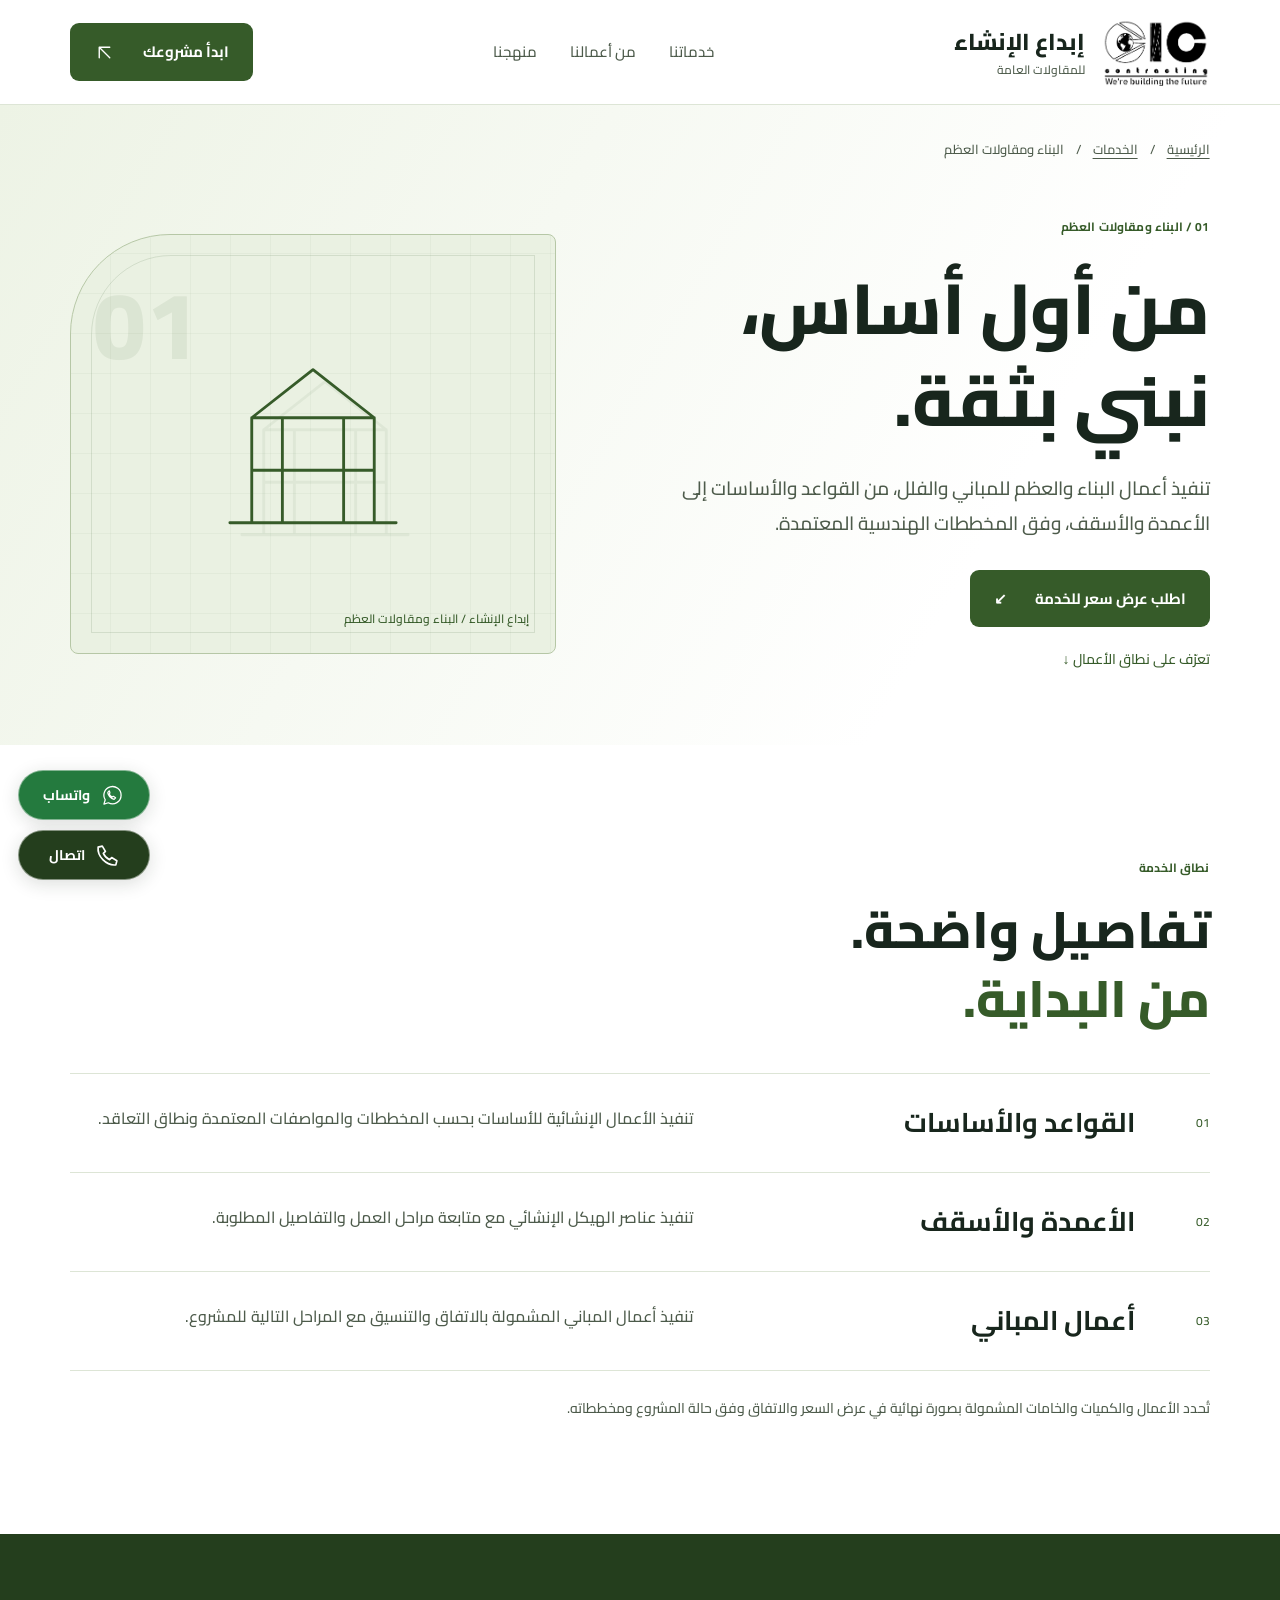
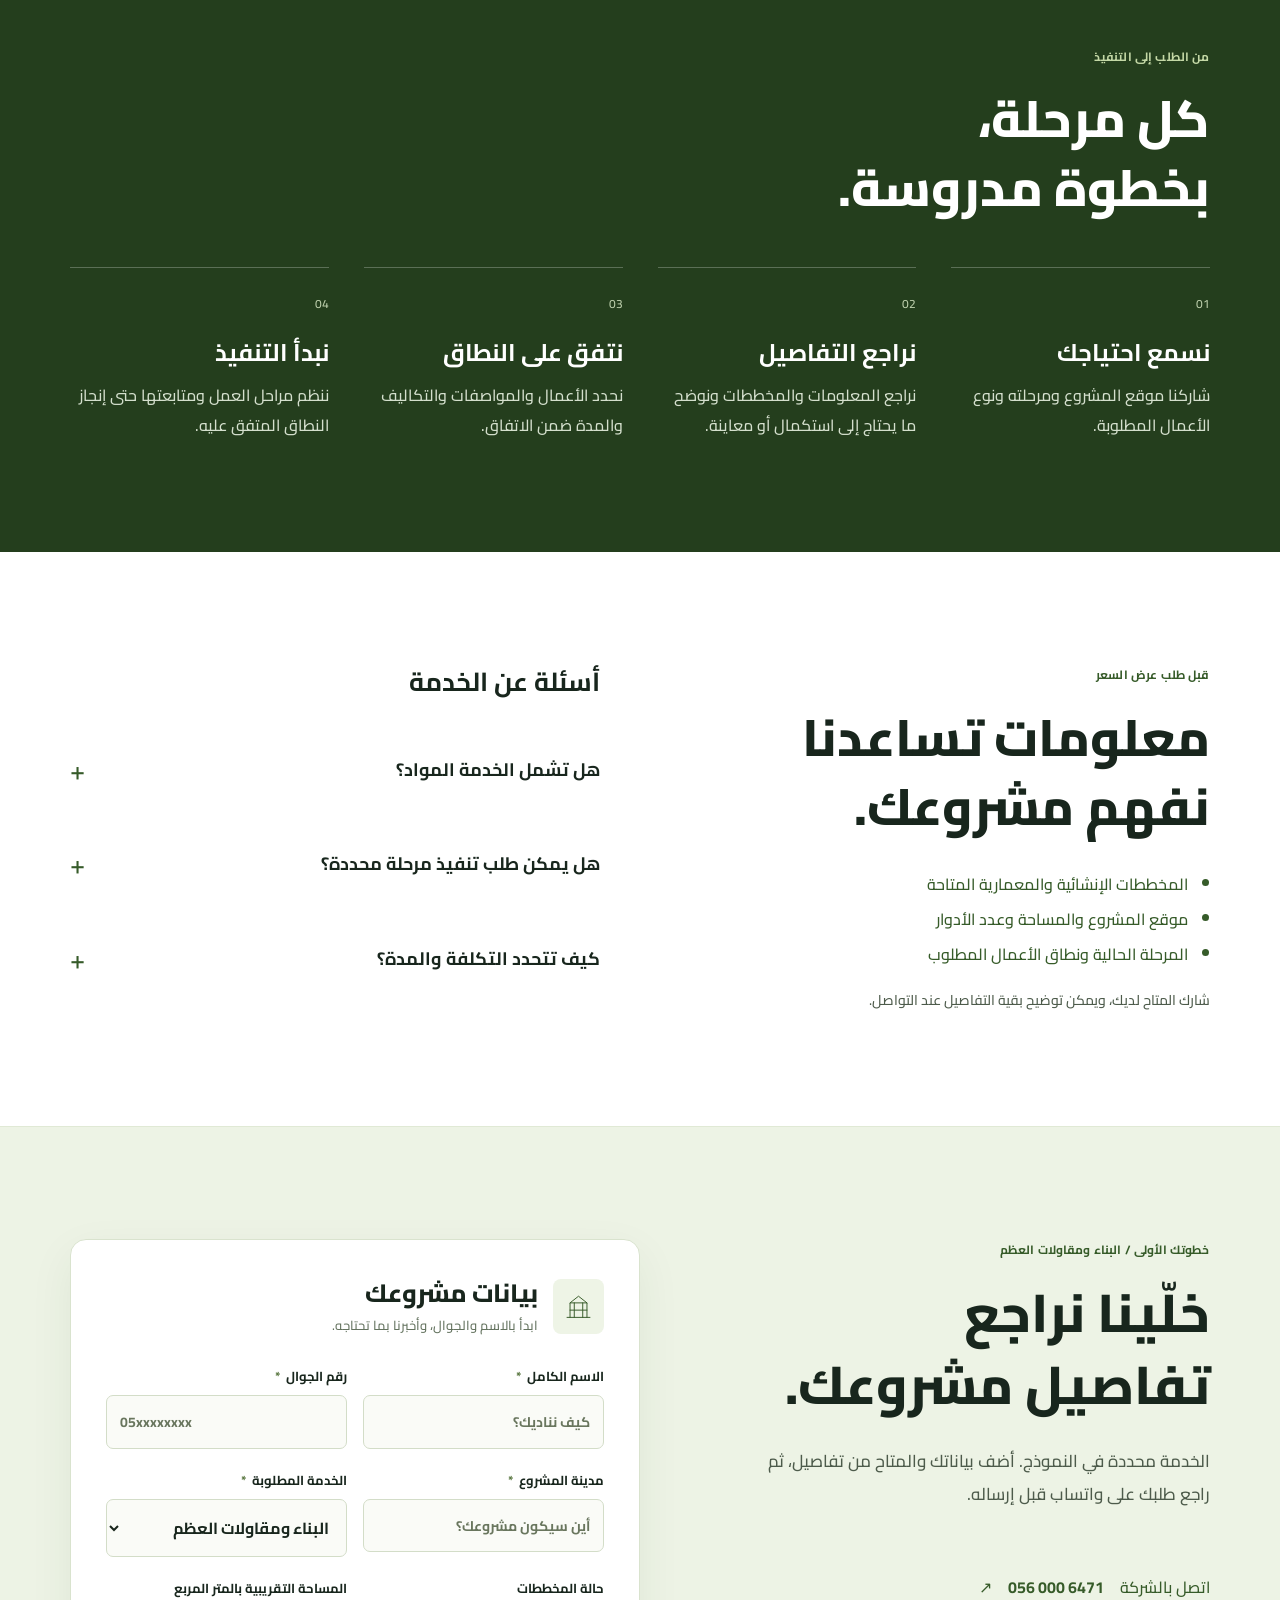
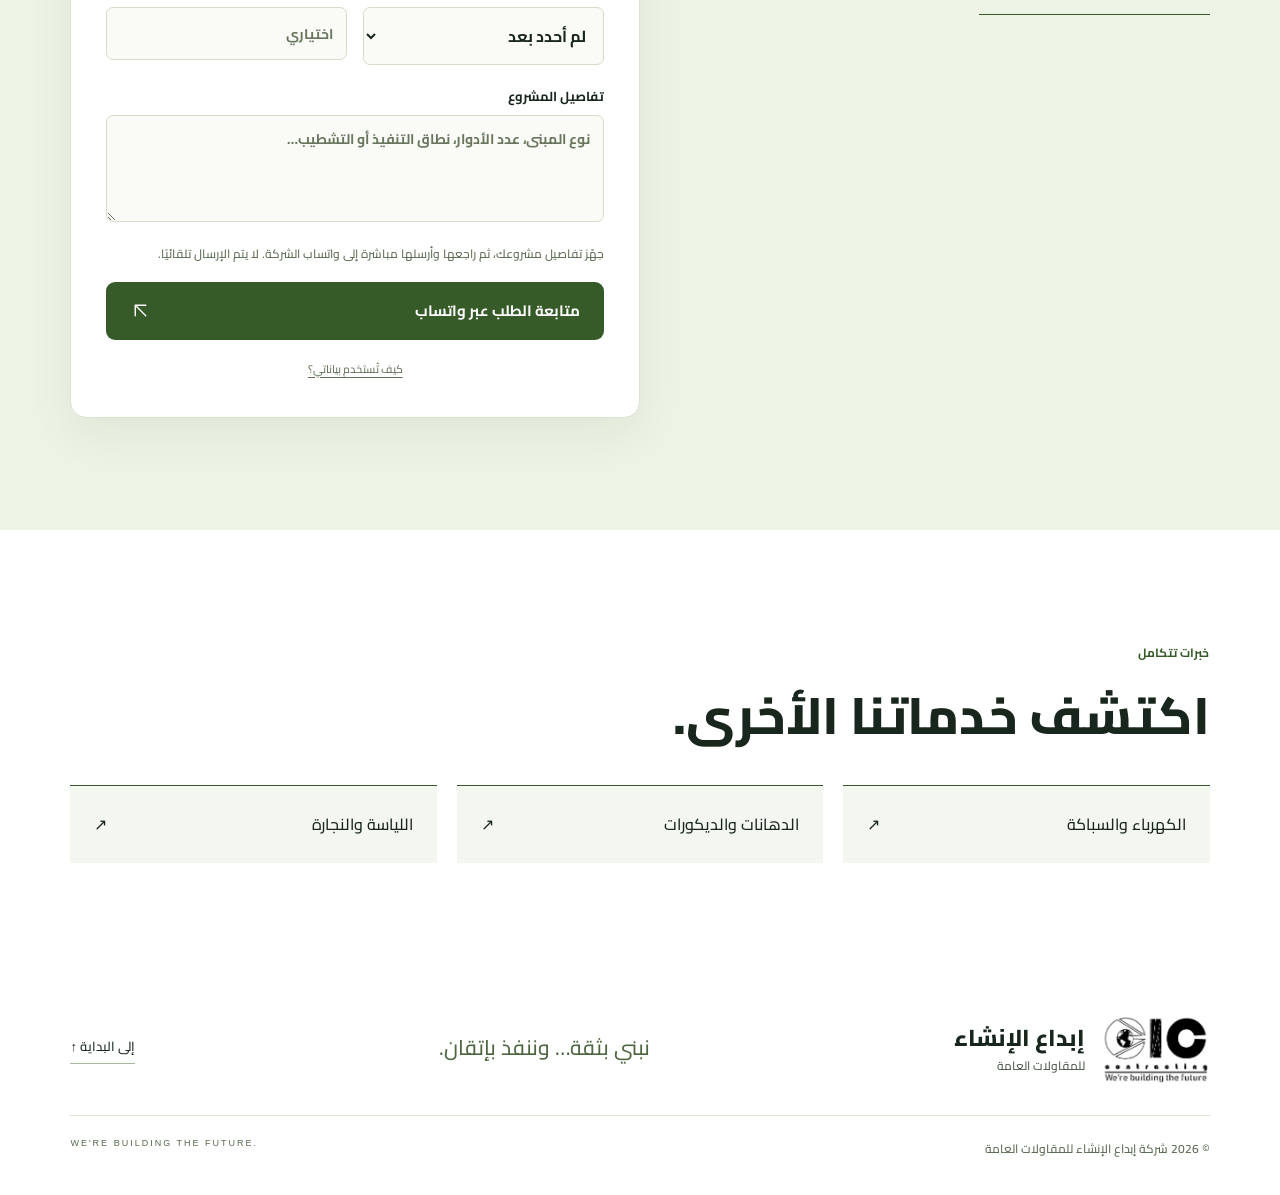
==== commit fe67fb78: "Restore full website after temporary maintenance" ====
--- a/construction.html
+++ b/construction.html
@@ -1 +1 @@
-<!doctype html><html lang="ar" dir="rtl"><head><meta charset="utf-8"><meta name="viewport" content="width=device-width, initial-scale=1"><meta name="theme-color" content="#365b29"><meta name="robots" content="noindex"><title>الموقع تحت التجهيز | إبداع الإنشاء</title><link rel="icon" href="favicon.svg"><style>@font-face{font-family:Cairo;src:url('cairo-web.woff2') format('woff2');font-weight:200 1000;font-display:swap}*{box-sizing:border-box}body{margin:0;min-height:100svh;display:grid;place-items:center;background:#f4f7ef;color:#243e1d;font:500 16px/1.9 Cairo,Arial,sans-serif;padding:28px}main{width:min(540px,100%);text-align:center;background:white;padding:48px 28px;border:1px solid #dde5d6;border-radius:24px;box-shadow:0 15px 60px #243e1d08}img{width:150px;height:auto;margin-bottom:25px}span{display:block;font-size:12px;color:#64735f}h1{font-size:clamp(26px,6vw,36px);line-height:1.6;margin:14px 0}p{margin:0;color:#4d5b4b}i{display:block;width:42px;height:3px;background:#365b29;margin:28px auto 0;border-radius:3px}</style></head><body><main><img src="ibdaa-logo.png" alt="إبداع الإنشاء للمقاولات العامة"><span>إبداع الإنشاء للمقاولات العامة</span><h1>الموقع تحت التجهيز</h1><p>حيّاكم الله، نجهّز لكم تجربة جديدة.<br>نشوفكم قريب.</p><i aria-hidden="true"></i></main></body></html>+<!doctype html><html lang="ar" dir="rtl"><head><meta charset="utf-8"><meta name="viewport" content="width=device-width,initial-scale=1"><meta name="theme-color" content="#365b29"><title>البناء ومقاولات العظم | إبداع الإنشاء</title><meta name="description" content="تنفيذ أعمال البناء والعظم للمباني والفلل، من القواعد والأساسات إلى الأعمدة والأسقف، وفق المخططات الهندسية المعتمدة."><meta property="og:title" content="البناء ومقاولات العظم | إبداع الإنشاء"><meta property="og:description" content="تنفيذ أعمال البناء والعظم للمباني والفلل، من القواعد والأساسات إلى الأعمدة والأسقف، وفق المخططات الهندسية المعتمدة."><meta property="og:type" content="website"><link rel="icon" href="favicon.svg"><link rel="stylesheet" href="style.css?v=20261109-cairo"><link rel="stylesheet" href="services.css?v=20261109-greeting"><link rel="preload" href="cairo-web.woff2" as="font" type="font/woff2" crossorigin></head><body class="service-page"><svg class="svg-defs" xmlns="http://www.w3.org/2000/svg" aria-hidden="true"><defs><symbol id="build" viewBox="0 0 48 48"><path d="M5 42h38M10 42V18h28v24M10 18l14-11 14 11M17 18v24M31 18v24M10 30h28"/></symbol><symbol id="bolt" viewBox="0 0 48 48"><path d="M27 4 10 27h13l-2 17 17-24H25l2-16Z"/></symbol><symbol id="paint" viewBox="0 0 48 48"><rect x="7" y="8" width="29" height="12" rx="2"/><path d="M36 13h6v15H24v8M20 36h8v9h-8z"/></symbol><symbol id="tools" viewBox="0 0 48 48"><path d="M7 12h34v29H7zM16 12V6h16v6M7 25h34M20 22h8v7h-8z"/></symbol><symbol id="arrow" viewBox="0 0 24 24"><path d="M18 6H6v12M6 6l12 12"/></symbol><symbol id="check" viewBox="0 0 24 24"><path d="m5 12 4 4L19 6"/></symbol><symbol id="play" viewBox="0 0 24 24"><path d="m9 5 11 7-11 7V5Z"/></symbol></defs></svg><header class="header"><div class="wrap header-inner"><a href="index.html#home" class="brand" aria-label="إبداع الإنشاء الرئيسية"><span class="brand-mark" role="img" aria-label="شعار شركة إبداع الإنشاء"></span><span class="brand-name">إبداع الإنشاء<small>للمقاولات العامة</small></span></a><nav aria-label="التنقل الرئيسي"><a href="index.html#services">خدماتنا</a><a href="index.html#work">من أعمالنا</a><a href="index.html#approach">منهجنا</a></nav><a class="btn btn-green header-cta" href="#request">ابدأ مشروعك <svg><use href="#arrow"/></svg></a></div></header><main id="main"><section class="service-hero"><div class="wrap"><nav class="breadcrumbs" aria-label="مسار الصفحة"><a href="index.html">الرئيسية</a><span>/</span><a href="index.html#services">الخدمات</a><span>/</span><span aria-current="page">البناء ومقاولات العظم</span></nav><div class="service-hero-grid"><div><span class="eyebrow">01 / البناء ومقاولات العظم</span><h1>من أول أساس،<br>نبني بثقة.</h1><p class="service-lead">تنفيذ أعمال البناء والعظم للمباني والفلل، من القواعد والأساسات إلى الأعمدة والأسقف، وفق المخططات الهندسية المعتمدة.</p><a class="btn btn-green" href="#request">اطلب عرض سعر للخدمة <span>↙</span></a><a class="scope-jump" href="#scope">تعرّف على نطاق الأعمال ↓</a></div><div class="service-blueprint" aria-hidden="true"><span class="blueprint-number">01</span><svg><use href="#build"/></svg><span class="blueprint-caption">إبداع الإنشاء / البناء ومقاولات العظم</span><i></i></div></div></div></section><section id="scope" class="section"><div class="wrap"><span class="eyebrow">نطاق الخدمة</span><h2>تفاصيل واضحة.<br><span>من البداية.</span></h2><div class="scope-rows"><article class="scope-row motion-item"><span>01</span><h3>القواعد والأساسات</h3><p>تنفيذ الأعمال الإنشائية للأساسات بحسب المخططات والمواصفات المعتمدة ونطاق التعاقد.</p></article><article class="scope-row motion-item"><span>02</span><h3>الأعمدة والأسقف</h3><p>تنفيذ عناصر الهيكل الإنشائي مع متابعة مراحل العمل والتفاصيل المطلوبة.</p></article><article class="scope-row motion-item"><span>03</span><h3>أعمال المباني</h3><p>تنفيذ أعمال المباني المشمولة بالاتفاق والتنسيق مع المراحل التالية للمشروع.</p></article></div><p class="scope-note">تُحدد الأعمال والكميات والخامات المشمولة بصورة نهائية في عرض السعر والاتفاق وفق حالة المشروع ومخططاته.</p></div></section><section class="service-process section"><div class="wrap"><span class="eyebrow">من الطلب إلى التنفيذ</span><h2>كل مرحلة،<br>بخطوة مدروسة.</h2><div class="process-cards"><article class="motion-item"><span>01</span><h3>نسمع احتياجك</h3><p>شاركنا موقع المشروع ومرحلته ونوع الأعمال المطلوبة.</p></article><article class="motion-item"><span>02</span><h3>نراجع التفاصيل</h3><p>نراجع المعلومات والمخططات ونوضح ما يحتاج إلى استكمال أو معاينة.</p></article><article class="motion-item"><span>03</span><h3>نتفق على النطاق</h3><p>نحدد الأعمال والمواصفات والتكاليف والمدة ضمن الاتفاق.</p></article><article class="motion-item"><span>04</span><h3>نبدأ التنفيذ</h3><p>ننظم مراحل العمل ومتابعتها حتى إنجاز النطاق المتفق عليه.</p></article></div></div></section><section class="section"><div class="wrap service-info-grid"><div><span class="eyebrow">قبل طلب عرض السعر</span><h2>معلومات تساعدنا<br>نفهم مشروعك.</h2><ul class="service-needs"><li>المخططات الإنشائية والمعمارية المتاحة</li><li>موقع المشروع والمساحة وعدد الأدوار</li><li>المرحلة الحالية ونطاق الأعمال المطلوب</li></ul><p>شارك المتاح لديك، ويمكن توضيح بقية التفاصيل عند التواصل.</p></div><div class="service-faq"><h3>أسئلة عن الخدمة</h3><details><summary>هل تشمل الخدمة المواد؟<span>+</span></summary><p>يُحدد توريد المواد ومسؤولية كل طرف في عرض السعر والاتفاق قبل بدء التنفيذ.</p></details><details><summary>هل يمكن طلب تنفيذ مرحلة محددة؟<span>+</span></summary><p>يمكن مشاركة المرحلة المطلوبة والمخططات لمراجعة نطاق التنفيذ وإمكانية تقديم عرض مناسب.</p></details><details><summary>كيف تتحدد التكلفة والمدة؟<span>+</span></summary><p>بحسب حجم الأعمال وحالة الموقع والمخططات والمواصفات ونطاق التوريد؛ وتُوضح التفاصيل قبل بدء التنفيذ.</p></details></div></div></section><section id="request" class="request section"><div class="wrap request-grid"><div class="request-copy"><span class="eyebrow">خطوتك الأولى / البناء ومقاولات العظم</span><h2>خلّينا نراجع<br>تفاصيل مشروعك.</h2><p>الخدمة محددة في النموذج. أضف بياناتك والمتاح من تفاصيل، ثم راجع طلبك على واتساب قبل إرساله.</p><a class="service-phone" href="tel:+966560006471">اتصل بالشركة <b dir="ltr">056 000 6471</b> ↗</a></div><form id="quote-form"><div class="form-heading"><span class="form-icon"><svg><use href="#build"/></svg></span><div><h3>بيانات مشروعك</h3><p>ابدأ بالاسم والجوال، وأخبرنا بما تحتاجه.</p></div></div><div class="form-fields"><label>الاسم الكامل <span>*</span><input name="name" autocomplete="name" placeholder="كيف نناديك؟" required maxlength="100"></label><label>رقم الجوال <span>*</span><input name="phone" type="tel" dir="ltr" inputmode="tel" autocomplete="tel" placeholder="05xxxxxxxx" required maxlength="20"></label><label>مدينة المشروع <span>*</span><input name="city" autocomplete="address-level2" placeholder="أين سيكون مشروعك؟" required maxlength="100"></label><label>الخدمة المطلوبة <span>*</span><select name="service" required id="service-select"><option value="">اختر الخدمة</option><option selected>البناء ومقاولات العظم</option><option>الكهرباء والسباكة</option><option>الدهانات والديكورات</option><option>اللياسة والنجارة</option><option>أكثر من خدمة</option></select></label><label>حالة المخططات<select name="plans"><option>لم أحدد بعد</option><option>المخططات جاهزة</option><option>قيد الإعداد</option></select></label><label>المساحة التقريبية بالمتر المربع<input name="area" type="number" min="1" max="10000000" placeholder="اختياري"></label><label class="full">تفاصيل المشروع<textarea name="details" rows="3" maxlength="3000" placeholder="نوع المبنى، عدد الأدوار، نطاق التنفيذ أو التشطيب…"></textarea></label></div><p class="form-notice">جهّز تفاصيل مشروعك، ثم راجعها وأرسلها مباشرة إلى واتساب الشركة. لا يتم الإرسال تلقائيًا.</p><button type="submit" class="btn btn-green submit">متابعة الطلب عبر واتساب <svg><use href="#arrow"/></svg></button><div id="form-result" role="status" hidden><strong>تفاصيلك جاهزة. الخطوة التالية على واتساب.</strong><p>اضغط لفتح المحادثة بالتفاصيل، وراجع الرسالة قبل إرسالها إلى الشركة.</p><a class="btn btn-green send-request" id="send-request" target="_blank" rel="noopener noreferrer">افتح واتساب لإرسال الطلب ↗</a><br><button type="button" class="text-link" id="download-request">تنزيل تفاصيل الطلب ↓</button></div><span class="privacy-line"><button type="button" id="privacy-button">كيف تُستخدم بياناتي؟</button></span></form></div></section><section class="section other-services"><div class="wrap"><span class="eyebrow">خبرات تتكامل</span><h2>اكتشف خدماتنا الأخرى.</h2><nav aria-label="الخدمات الأخرى"><a href="electrical-plumbing.html">الكهرباء والسباكة <span>↗</span></a><a href="painting-decoration.html">الدهانات والديكورات <span>↗</span></a><a href="plastering-carpentry.html">اللياسة والنجارة <span>↗</span></a></nav></div></section></main><footer><div class="wrap"><div class="footer-main"><a class="brand" href="index.html#home"><span class="brand-mark" role="img" aria-label="شعار إبداع الإنشاء"></span><span class="brand-name">إبداع الإنشاء<small>للمقاولات العامة</small></span></a><p>نبني بثقة… وننفذ بإتقان.</p><a class="back-top" href="index.html#home">إلى البداية ↑</a></div><div class="footer-bottom"><span>© <span id="year"></span> شركة إبداع الإنشاء للمقاولات العامة</span><span dir="ltr">WE'RE BUILDING THE FUTURE.</span></div></div></footer><script src="service-page.js" defer></script><nav class="floating-contact" aria-label="تواصل سريع مع إبداع الإنشاء"><a class="floating-contact-link floating-whatsapp" href="https://wa.me/966560006471" target="_blank" rel="noopener noreferrer" aria-label="تواصل عبر واتساب — يفتح في نافذة جديدة" title="تواصل عبر واتساب"><svg viewBox="0 0 32 32" aria-hidden="true"><path d="M27 15.7a11 11 0 0 1-16.3 9.6L5 27l1.7-5.6A11 11 0 1 1 27 15.7Z"/><path d="m12 10-2 2c-.6 3 4 8 8 9l2-2-3-2-1.5 1c-1.7-.8-3-2.1-3.8-3.8l1-1.5Z"/></svg><span>واتساب</span></a><a class="floating-contact-link floating-phone" href="tel:+966560006471" aria-label="اتصل بإبداع الإنشاء: 0560006471" title="اتصل بالشركة"><svg viewBox="0 0 24 24" aria-hidden="true"><path d="m7 3 3 5-2 2c1.2 2.7 3.3 4.8 6 6l2-2 5 3-1 4C11 22 2 13 3 4Z"/></svg><span>اتصال</span></a></nav><script src="contact-greeting.js" defer></script></body></html>
--- a/style.css
+++ b/style.css
@@ -0,0 +1,49 @@
+@font-face{font-family:Cairo;src:url('cairo-web.woff2') format('woff2');font-weight:200 1000;font-style:normal;font-display:swap}
+
+:root{--green:#365b29;--green-dark:#243e1d;--ink:#18261d;--text:#4d5b4b;--muted:#64735f;--light:#f4f7ef;--line:#dde5d6;--lime:#e6efc8;--white:#fff;--ease:cubic-bezier(.2,.7,.3,1)}*{box-sizing:border-box}html{scroll-behavior:smooth;scroll-padding-top:28px}body{margin:0;font:500 16px/1.85 Cairo,Arial,sans-serif;color:var(--ink);background:var(--white)}button,input,textarea,select{font:inherit}button{cursor:pointer}a{color:inherit;text-decoration:none}img{max-width:100%;display:block}button,a{-webkit-tap-highlight-color:transparent}button:focus-visible,a:focus-visible,summary:focus-visible{outline:3px solid #87a65d;outline-offset:5px}::selection{background:var(--lime);color:var(--green-dark)}h1,h2,h3,p{margin:0}h1,h2,h3{line-height:1.4}svg{width:24px;height:24px;fill:none;stroke:currentColor;stroke-width:1.6;stroke-linecap:round;stroke-linejoin:round;flex-shrink:0}.svg-defs{position:absolute;width:0;height:0;overflow:hidden}.wrap{width:min(1232px,89%);margin:auto}.section{padding:112px 0}.skip{position:fixed;top:-80px;z-index:100;background:var(--green);color:white;padding:12px}.skip:focus{top:0}.read-progress{position:fixed;top:0;right:0;height:3px;background:#75984d;z-index:100;width:0}.header{border-bottom:1px solid var(--line);background:#fff;position:relative;z-index:5}.header-inner{min-height:104px;display:flex;align-items:center;justify-content:space-between;gap:25px}.brand{display:flex;align-items:center;gap:17px}.brand-mark{width:108px;height:67px;display:block;background:url('ibdaa-logo.png') center/contain no-repeat;mix-blend-mode:multiply;flex-shrink:0}.brand-name{font-size:23px;font-weight:800;line-height:1.3}.brand-name small{display:block;font-size:12px;color:var(--text);font-weight:500;margin-top:5px}.header nav{display:flex;gap:33px;font-size:15px;color:var(--text)}.header nav a:hover{color:var(--green)}.btn{display:inline-flex;align-items:center;justify-content:center;gap:28px;padding:15px 23px;border-radius:9px;font-size:15px;line-height:1.7;font-weight:700;border:1px solid transparent;transition:transform .22s var(--ease),background .22s,box-shadow .22s}.btn-green{background:var(--green);color:white}.btn-green:hover{background:var(--green-dark);box-shadow:0 7px 22px #365b2920;transform:translateY(-2px)}.btn svg{width:21px;height:21px;transition:transform .22s}.btn:hover svg{transform:translate(-2px,-2px)}.btn:active{transform:translateY(1px)}.btn-white{background:white;color:var(--green-dark)}.btn-outline{background:transparent;border-color:#536c45;color:var(--green-dark)}.btn-outline:hover{background:var(--green);color:white}.text-link{display:inline-flex;align-items:center;gap:20px;border:0;background:none;padding:7px 0;color:var(--green);font-weight:700;border-bottom:1px solid #b4c5a3;font-size:15px;line-height:1.7}.text-link span{font-size:22px}.text-link:hover{border-color:var(--green)}.hero{background:linear-gradient(110deg,#edf2e5 0%,#f7f9f3 40%,#fff 79%);overflow:hidden}.hero-grid{display:grid;grid-template-columns:1.08fr 1fr;gap:7%;padding:64px 0 75px;align-items:center}.eyebrow{font-size:12px;letter-spacing:.15px;color:var(--green);font-weight:700;display:flex;align-items:center;gap:10px}.status-dot{height:7px;width:7px;border-radius:50%;background:#6d943e;box-shadow:0 0 0 5px #6d943e12;display:inline-block;flex-shrink:0}h1{font-size:clamp(54px,5.9vw,85px);font-weight:800;line-height:1.24;margin:27px 0 24px}h1>span:first-child{color:var(--green)}.green-period{color:#87a754}.hero-sub{font-size:25px;line-height:1.6;font-weight:500;color:#5f6c57;margin-bottom:17px}.hero-sub strong{font-weight:700;color:var(--ink)}.hero-desc{color:var(--text);font-size:17px;line-height:1.95;max-width:470px}.hero-actions{display:flex;gap:25px;align-items:center;margin-top:30px;flex-wrap:wrap}.hero-actions .text-link{font-size:14px}.hero-assurance{display:flex;gap:20px;margin-top:29px;flex-wrap:wrap;font-size:12px;color:#4d6143}.hero-assurance span{display:flex;align-items:center;gap:7px}.hero-assurance svg{width:17px;height:17px;stroke-width:2}.hero-art{position:relative;padding:0 18px 52px 0;max-width:510px;width:100%;margin:auto}.art-grid{position:absolute;inset:0 -25px 5% 12%;background-image:linear-gradient(#8caa651f 1px,transparent 1px),linear-gradient(90deg,#8caa651f 1px,transparent 1px);background-size:30px 30px;border-radius:40px;transform:rotate(-4deg)}.media-label{display:flex;align-items:center;gap:10px;margin:0 0 13px 0;font-size:12px;color:#4b6140;position:relative}.media-label>span:last-child{margin-right:auto;font:9px Arial;letter-spacing:3px;color:#768a68}.hero-video{display:block;width:100%;height:520px;border:0;padding:0;background:#cad3bd;border-radius:105px 15px 15px 15px;overflow:hidden;position:relative;text-align:right;box-shadow:0 25px 55px #2c462c14}.hero-video>img{height:100%;width:100%;object-fit:cover;object-position:center 42%;transition:transform .6s var(--ease)}.hero-video:hover>img{transform:scale(1.025)}.video-shade{position:absolute;inset:0;background:linear-gradient(0deg,#11200bd9 0%,transparent 50%,#1d2f1220 100%)}.video-play{position:absolute;top:42%;left:50%;transform:translate(-50%,-50%);width:75px;height:75px;border:1px solid #ffffffaa;display:grid;place-items:center;border-radius:50%;color:white;background:#ffffff16;backdrop-filter:blur(7px)}.video-play svg{width:26px;height:26px;fill:currentColor;stroke:none;margin-left:3px}.video-text{position:absolute;right:28px;bottom:40px;color:white;left:28px}.video-text>span{font-size:12px;color:#d9e6d1;display:block;margin-bottom:7px}.video-text strong{font-size:23px;font-weight:700;display:flex;align-items:center;justify-content:space-between}.video-duration{position:absolute;top:27px;right:25px;font:11px Arial;color:white;padding:6px 8px;background:#16260dbb;border-radius:5px}.foundation-note{position:absolute;bottom:16px;left:-25px;background:white;padding:10px;display:flex;gap:16px;align-items:center;box-shadow:0 13px 35px #273c1c1f;border:1px solid #e1e8db;border-radius:11px;direction:rtl;min-width:270px}.foundation-note>img{height:128px;width:96px;object-fit:cover;border-radius:6px}.foundation-note>div{padding:2px 0 0 15px}.tiny-label{font-size:12px;color:var(--muted);display:block;line-height:1.8}.foundation-note strong{font-size:19px;line-height:1.6;display:block;margin:4px 0 7px}.foundation-note svg{width:26px;height:26px;color:var(--green)}.art-caption{position:absolute;bottom:-13px;right:18px;font-size:10px;color:#617458}.promise-strip{background:var(--green-dark);color:#e6efd8;padding:24px 0}.promise-strip .wrap{display:grid;grid-template-columns:repeat(4,1fr);gap:30px}.promise-strip span{display:flex;align-items:center;justify-content:space-between;font-size:15px}.promise-strip i{font-style:normal;color:#a4c574;font-size:24px}.section-head{display:flex;align-items:end;justify-content:space-between;gap:40px;margin-bottom:55px}h2{font-size:clamp(36px,4vw,56px);font-weight:800;line-height:1.35;margin-top:16px}h2 span{color:var(--green)}.section-head>p{font-size:16px;color:var(--text);line-height:1.95;padding-bottom:7px}.service-explorer{display:grid;grid-template-columns:1fr 1.3fr;border-top:1px solid var(--line);border-bottom:1px solid var(--line);min-height:475px}.service-nav{padding:23px 0;display:flex;flex-direction:column;justify-content:center}.service-nav button{display:flex;gap:16px;align-items:center;text-align:right;background:none;border:0;padding:25px 19px;border-radius:7px;color:#52644a;font-size:20px;font-weight:700;line-height:1.6;transition:background .25s,color .25s;margin:3px 0 3px 30px}.service-nav button>svg{width:30px;height:30px;stroke-width:1.4}.service-num{font:11px Arial;color:#7a8b6d}.service-nav b{margin-right:auto;opacity:0;font-weight:500}.service-nav button[aria-selected=true]{background:var(--green);color:white}.service-nav button[aria-selected=true] .service-num{color:#d2e2bd}.service-nav button[aria-selected=true] b{opacity:1}.service-nav button:hover:not([aria-selected=true]){background:var(--light)}.service-panel{background:var(--light);padding:38px 42px;position:relative;display:grid;grid-template-columns:1fr;overflow:hidden;align-content:center;min-height:470px}.service-content{position:relative;z-index:1}.service-content .tiny-label{color:#5d754d}.service-content h3{font-size:36px;font-weight:800;line-height:1.4;margin:9px 0 17px}.service-content p{max-width:400px;font-size:16px;line-height:1.95;color:#46583f}.service-content ul{padding:0;list-style:none;margin:19px 0 18px;font-size:14px;color:#465c3d}.service-content li{padding:3px 0;display:flex;gap:10px;align-items:center}.service-content li:before{content:'';width:5px;height:5px;background:#729747;border-radius:50%;flex-shrink:0}.service-content .text-link{font-size:14px}.service-drawing{position:absolute;bottom:10px;left:0;color:#d5e2c4;pointer-events:none}.service-drawing>svg{width:230px;height:230px;stroke-width:.7}.service-drawing>span{position:absolute;top:-30px;left:18px;font:800 110px Arial;color:#e2ead9}.work{background:#f5f7f1}.work-grid{display:grid;grid-template-columns:1.15fr 1fr;gap:42px}.project-image{position:relative;border:0;display:block;padding:0;background:#dce4d2;width:100%;overflow:hidden;cursor:zoom-in;border-radius:14px}.work-feature .project-image{height:525px}.project-image img{width:100%;height:100%;object-fit:cover;object-position:50% 39%;transition:transform .7s var(--ease)}.project-image:hover img{transform:scale(1.03)}.zoom-icon{position:absolute;bottom:20px;left:20px;background:white;color:var(--green);height:42px;width:42px;border-radius:50%;display:grid;place-items:center;font-size:25px}.project-meta{display:flex;justify-content:space-between;align-items:start;gap:20px;margin-top:24px}.project-meta h3{font-size:27px;line-height:1.5;margin-top:5px}.project-tag{border:1px solid #bac9aa;padding:5px 13px;border-radius:30px;color:#4c6a3d;font-size:11px}.work-side{padding-top:65px}.work-secondary .project-image{height:280px}.work-secondary .project-image img{object-position:center 60%}.secondary-caption{margin:18px 0 22px}.secondary-caption h3{font-size:21px;margin-top:4px}.structure-card{display:flex;gap:20px;align-items:center;border-top:1px solid #d9e1cf;padding-top:25px;justify-content:space-between}.structure-card img{width:112px;height:149px;border-radius:7px;object-fit:contain}.structure-card h3{font-size:23px;margin:5px 0}.structure-card p{font-size:14px;color:var(--text);max-width:230px}.structure-card .text-link{font-size:13px;margin-top:8px}.work-film{display:flex;align-items:center;gap:25px;margin-top:60px;padding-top:32px;border-top:1px solid #d8e1cb}.film-symbol{width:63px;height:63px;display:grid;place-items:center;color:var(--green);border:1px solid #a5b797;border-radius:50%}.film-symbol svg{fill:currentColor;stroke:none}.work-film h3{font-size:24px;margin-top:5px}.work-film .btn{margin-right:auto}.approach{background:var(--green-dark);color:white;position:relative;overflow:hidden}.approach-grid{display:grid;grid-template-columns:1fr 1.1fr;gap:13%}.approach .eyebrow{color:#bfcea9}.approach h2 span{color:#c5dca2}.approach-heading>p{font-size:17px;line-height:1.95;color:#d6e0cc;max-width:350px;margin:25px 0 30px}.approach .btn{font-size:14px}.approach-seal{display:flex;align-items:center;gap:18px;color:#b7cd9e;margin-top:45px;font-size:12px;line-height:1.6}.approach-seal svg{width:54px;height:54px;stroke-width:1}.approach-list article{display:flex;align-items:start;gap:22px;border-bottom:1px solid #c4d2b730;padding:25px 0}.approach-list article:first-child{padding-top:0}.approach-list article>span{font:12px Arial;color:#c5daa7;margin-top:10px}.approach-list article>svg{margin-right:auto;width:23px;height:23px;color:#bbd790;margin-top:10px}.approach-list h3{font-size:24px;font-weight:700;margin-bottom:9px}.approach-list p{font-size:16px;line-height:1.9;color:#d5dfcb;max-width:350px}.journey{border-bottom:1px solid var(--line)}.journey-grid{display:grid;grid-template-columns:repeat(4,1fr);gap:35px;margin-top:65px}.journey-number{font:700 34px Arial;color:#476a36}.journey-line{display:block;height:1px;background:var(--line);position:relative;margin:23px 0}.journey-line:before{content:'';position:absolute;right:0;top:-3px;height:7px;width:7px;border-radius:50%;background:#719846}.journey-grid h3{font-size:22px;font-weight:700;margin-bottom:12px}.journey-grid p{font-size:16px;line-height:1.9;color:var(--text)}.faq-grid{display:grid;grid-template-columns:1fr 1.5fr;gap:12%}.faq-list details{border-bottom:1px solid var(--line)}summary{list-style:none;padding:23px 0;font-size:18px;font-weight:700;line-height:1.8;display:flex;align-items:center;gap:22px;justify-content:space-between;cursor:pointer}summary::-webkit-details-marker{display:none}summary span{font-size:27px;color:var(--green);font-weight:500;transition:transform .2s}details[open] summary span{transform:rotate(45deg)}details p{font-size:16px;line-height:1.95;color:var(--text);padding-bottom:25px}.request{background:#edf3e5;border-top:1px solid #e0e9d5}.request-grid{display:grid;grid-template-columns:1fr 1.25fr;gap:10%;align-items:start}.request h2{font-size:53px}.request-copy>p{font-size:17px;line-height:1.95;color:var(--text);margin:24px 0 25px}.request-benefits{display:flex;flex-direction:column;gap:15px;font-size:14px;color:#49623c;margin-bottom:35px}.request-benefits span{display:flex;gap:10px;align-items:center}.request-benefits svg{width:18px;height:18px;stroke-width:2}.direct-contact{display:grid;grid-template-columns:repeat(2,minmax(0,1fr));gap:12px;align-items:center;border-top:1px solid #ccdabe;padding-top:25px;max-width:390px}.direct-contact .tiny-label{grid-column:1/-1}.direct-contact button{display:flex;align-items:center;justify-content:space-between;gap:10px;min-height:52px;padding:12px 16px;border:1px solid var(--green);border-radius:9px;background:white;color:var(--green-dark);font-size:15px;font-weight:700;line-height:1.7;box-shadow:0 3px 8px #243e1d0a;transition:background .2s,color .2s,box-shadow .2s,transform .2s}.direct-contact button[data-contact="whatsapp"]{background:var(--green);color:white}.direct-contact button:hover{background:var(--green-dark);border-color:var(--green-dark);color:white;box-shadow:0 5px 14px #243e1d24;transform:translateY(-2px)}.direct-contact button:active{transform:translateY(1px);box-shadow:none}.direct-contact button span{font-size:20px;line-height:1}.direct-contact .direct-number{grid-column:1/-1;justify-self:start;direction:ltr;font-weight:700;text-decoration:underline;text-underline-offset:4px;padding:8px 0;min-height:44px}form{background:white;border:1px solid #d9e3ce;padding:35px;border-radius:16px;box-shadow:0 15px 45px #1f3b1310}.form-heading{display:flex;gap:15px;align-items:center;margin-bottom:28px}.form-icon{display:grid;place-items:center;background:#eef4e6;color:var(--green);width:51px;height:55px;border-radius:8px}.form-icon svg{width:29px;height:29px}.form-heading h3{font-size:25px;font-weight:800}.form-heading p{color:var(--muted);font-size:13px;margin-top:3px}.form-fields{display:grid;grid-template-columns:1fr 1fr;gap:20px 16px}label{font-size:13px;font-weight:700;line-height:1.7}label>span{color:#58763f;margin-right:3px}input,select,textarea{display:block;width:100%;background:#fafbf7;border:1px solid #d3ddc8;border-radius:7px;margin-top:8px;padding:12px 13px;color:var(--ink);font-size:16px;line-height:1.7;outline:none;transition:border .2s,box-shadow .2s}input:focus,select:focus,textarea:focus{border-color:#6d9352;box-shadow:0 0 0 3px #83a1661a}input::placeholder,textarea::placeholder{color:#69765e;opacity:1;font-size:14px}textarea{resize:vertical;min-height:100px}.full{grid-column:1/-1}.form-notice{font-size:12px;line-height:1.9;color:#5e6b53;margin:21px 0 16px}.submit{width:100%;justify-content:space-between}.privacy-line{display:block;text-align:center;margin-top:13px}.privacy-line button{background:none;border:0;color:#62725a;font-size:11px;text-decoration:underline;text-underline-offset:4px}#form-result{margin-top:20px;padding:18px;background:#edf5e4;border:1px solid #c5d6b5;border-radius:8px;font-size:14px;line-height:1.9}#form-result p{margin-top:8px;font-size:13px}#form-result .text-link{font-size:13px;margin-top:10px}footer{padding:40px 0 25px;background:#fff}.footer-main{display:flex;justify-content:space-between;align-items:center;gap:25px;padding-bottom:33px}.footer-main>p{font-size:21px;color:#4e6740}.back-top{font-size:13px;border-bottom:1px solid #a9b99d;padding-bottom:5px}.footer-bottom{border-top:1px solid var(--line);padding-top:22px;display:flex;justify-content:space-between;gap:20px;font-size:12px;color:#58684f}.footer-bottom>span:last-child{font:9px Arial;letter-spacing:2px}.mobile-cta{display:none}dialog{border:0;padding:0;max-height:94svh;color:var(--ink);border-radius:14px;box-shadow:0 25px 100px #0004}dialog::backdrop{background:#0d1b0bce;backdrop-filter:blur(7px)}.dialog-close:first-child{position:absolute;left:14px;top:12px;background:#ffffffed;color:var(--green-dark);border:0;border-radius:50%;width:35px;height:35px;font-size:25px;line-height:1;z-index:5;display:grid;place-items:center}.video-dialog{background:#152211;padding:25px;width:min(480px,92%);color:white}.video-heading{margin:0 0 20px;padding-left:40px}.video-heading .eyebrow{color:#c4d8a6}.video-heading h3{font-size:23px;margin-top:7px}.video-dialog video{display:block;width:auto;max-width:100%;max-height:70svh;margin:auto;border-radius:8px;background:black}.photo-dialog{background:#10190e;padding:15px;max-width:94vw;max-height:95svh}.photo-dialog img{max-height:83svh;max-width:85vw;width:auto;height:auto;object-fit:contain;margin:auto;border-radius:4px}.photo-dialog p{color:#e3ecd9;font-size:13px;line-height:1.8;margin:12px 10px 0;text-align:center}.notice-dialog{background:#fff;width:min(470px,90%);padding:38px}.notice-dialog h3{font-size:25px;margin-top:17px}.notice-dialog p{font-size:16px;line-height:1.95;color:var(--text);margin:15px 0 25px}.reveal{opacity:1;transform:none}.js-motion .reveal{opacity:0;transform:translateY(18px);transition:opacity .55s var(--ease),transform .55s var(--ease)}.js-motion .reveal.in-view{opacity:1;transform:none}.request-highlight{animation:request-highlight 1.5s ease-out}@keyframes request-highlight{0%,30%{box-shadow:0 0 0 3px #7fa55b,0 15px 45px #1f3b1320}100%{box-shadow:0 15px 45px #1f3b1310}}@keyframes arrive{from{opacity:0;transform:translateY(12px)}to{opacity:1;transform:none}}@keyframes line-grow{from{transform:scaleX(0)}to{transform:scaleX(1)}}@media(prefers-reduced-motion:no-preference){.motion-ready .hero-item{animation:arrive .6s var(--ease) both}.hero-copy>.hero-item:nth-child(2){animation-delay:70ms}.hero-copy>.hero-item:nth-child(3){animation-delay:120ms}.hero-copy>.hero-item:nth-child(4){animation-delay:170ms}.hero-copy>.hero-item:nth-child(5){animation-delay:220ms}.hero-copy>.hero-item:nth-child(6){animation-delay:270ms}.hero-art.hero-item{animation-delay:120ms}.journey-grid article.in-view .journey-line{animation:line-grow .65s var(--ease) both;transform-origin:right}.journey-grid article:nth-child(2){transition-delay:60ms}.journey-grid article:nth-child(3){transition-delay:120ms}.journey-grid article:nth-child(4){transition-delay:180ms}}
+@media(max-width:1100px){.wrap{width:90%}.header nav{gap:22px}.brand-name{font-size:21px}.brand{gap:10px}.brand-mark{width:93px;height:61px;background-size:contain;background-position:center}.hero-grid{gap:5%;padding-top:50px}h1{font-size:68px}.hero-actions{gap:17px}.hero-actions .btn{font-size:14px;padding:15px 17px}.hero-video{height:500px}.foundation-note{left:-10px;min-width:245px}.section{padding:85px 0}.service-panel{padding:32px}.service-nav button{font-size:18px;gap:12px;padding:23px 14px;margin-left:18px}.approach-grid{gap:8%}.request-grid{gap:6%}.request h2{font-size:48px}form{padding:27px}.work-grid{gap:30px}.work-film h3{font-size:21px}.footer-main .brand-name{font-size:21px}}
+@media(max-width:760px){html{scroll-padding-top:22px}.wrap{width:89%}.section{padding:65px 0}.header-inner{min-height:87px;gap:12px}.header nav{display:none}.brand{gap:9px}.brand-mark{width:78px;height:50px;background-size:contain;background-position:center}.brand-name{font-size:19px}.brand-name small{font-size:11px}.header-cta{font-size:12px;padding:11px 13px;gap:13px}.header-cta svg{width:18px}.hero-grid{display:flex;flex-direction:column;padding:36px 0 40px;gap:38px;align-items:stretch}.hero-copy .eyebrow{font-size:11px}h1{font-size:clamp(50px,12.3vw,75px);margin:23px 0 22px;line-height:1.27}.hero-sub{font-size:21px;line-height:1.6;margin-bottom:14px}.hero-desc{font-size:16px;line-height:1.95}.hero-actions{gap:23px;margin-top:25px}.hero-actions .btn{font-size:14px;padding:16px 18px;gap:18px}.hero-actions .text-link{font-size:13px}.hero-assurance{font-size:11px;gap:14px;margin-top:24px}.hero-art{max-width:490px;padding:0 0 49px 0;width:100%}.hero-video{height:440px;border-radius:85px 12px 12px 12px}.art-grid{inset:10px -14px 14% 12px}.media-label{font-size:11px;margin-bottom:12px}.media-label>span:last-child{font-size:8px;letter-spacing:2px}.video-text{bottom:70px;right:23px;left:23px}.video-text strong{font-size:21px}.video-text>span{font-size:11px}.video-play{width:65px;height:65px}.foundation-note{bottom:0;left:-5px;min-width:0;padding:8px;gap:12px;width:245px}.foundation-note>img{width:76px;height:101px}.foundation-note>div{padding-left:13px}.foundation-note strong{font-size:17px;margin:2px 0}.foundation-note .tiny-label{font-size:10px}.foundation-note svg{height:22px;width:22px}.art-caption{right:0;bottom:-26px;font-size:10px}.promise-strip{padding:24px 0;margin-top:16px}.promise-strip .wrap{grid-template-columns:1fr 1fr;gap:18px 22px}.promise-strip span{font-size:12px}.promise-strip i{font-size:19px}.section-head{display:block;margin-bottom:32px}.eyebrow{font-size:11px}h2{font-size:36px;line-height:1.4;margin-top:15px}.section-head>p{font-size:16px;margin-top:20px;padding:0}.service-explorer{display:block;border-top:0}.service-nav{display:grid;grid-template-columns:1fr 1fr;gap:9px;padding:0 0 20px}.service-nav button{display:grid;grid-template-columns:21px 1fr;gap:5px 10px;padding:16px 12px;margin:0;font-size:15px;align-items:center;background:#f3f6ee;border:1px solid #e0e8d7;line-height:1.7}.service-nav button>svg{width:24px;height:24px;grid-column:1;grid-row:1}.service-nav button>.service-num{grid-column:2;grid-row:1;justify-self:end;font-size:10px}.service-nav button>span:not(.service-num){grid-column:1/-1;margin-top:5px;white-space:normal}.service-nav b{display:none}.service-panel{border-radius:10px;padding:27px 24px;min-height:445px}.service-content h3{font-size:30px;margin:10px 0 15px}.service-content p{font-size:16px;line-height:1.95}.service-content ul{font-size:14px}.service-drawing{left:0;bottom:20px}.service-drawing>svg{width:180px;height:180px}.service-drawing>span{font-size:85px;top:-15px}.work-grid{display:block}.work-feature .project-image{height:430px}.project-image{border-radius:11px}.project-meta{margin-top:20px}.project-meta h3{font-size:25px}.project-tag{font-size:10px;padding:4px 10px}.work-side{padding-top:35px}.work-secondary .project-image{height:320px}.secondary-caption h3{font-size:22px}.structure-card{margin-top:26px;padding-top:22px;gap:15px}.structure-card>img{width:105px;height:140px}.structure-card h3{font-size:22px}.structure-card p{font-size:14px}.structure-card .tiny-label{font-size:11px}.work-film{gap:15px;flex-wrap:wrap;margin-top:35px;padding-top:26px}.film-symbol{width:49px;height:49px}.work-film>div{flex:1}.work-film h3{font-size:20px}.work-film .btn{margin:6px 64px 0 0;font-size:13px;padding:12px 18px;gap:30px}.approach-grid{display:block}.approach h2{font-size:40px}.approach-heading>p{font-size:16px;max-width:100%}.approach .btn{font-size:13px}.approach-seal{margin-top:30px}.approach-list{margin-top:36px}.approach-list article{gap:16px;padding:22px 0}.approach-list h3{font-size:23px}.approach-list p{font-size:16px;line-height:1.9}.approach-list article>svg{width:20px;height:20px}.journey-grid{grid-template-columns:1fr 1fr;gap:30px 25px;margin-top:36px}.journey-number{font-size:29px}.journey-line{margin:17px 0}.journey-grid h3{font-size:21px}.journey-grid p{font-size:16px;line-height:1.9}.faq-grid{display:block}.faq-list{margin-top:30px}summary{font-size:17px;line-height:1.8;padding:21px 0;gap:14px}details p{font-size:16px}.request-grid{display:block}.request h2{font-size:43px}.request-copy>p{font-size:16px}.request-benefits{font-size:14px;gap:12px}.direct-contact{padding-top:20px;max-width:100%;gap:12px}.direct-contact .tiny-label{font-size:12px}form{padding:26px 20px;margin-top:36px;border-radius:12px}.form-heading{gap:12px;margin-bottom:25px}.form-heading h3{font-size:24px}.form-heading p{font-size:12px}.form-fields{grid-template-columns:1fr;gap:20px}label{font-size:14px}input,select,textarea{font-size:16px}.form-notice{font-size:12px}.submit{font-size:14px}.privacy-line button{font-size:12px}footer{padding:30px 0 105px}.footer-main{flex-wrap:wrap;gap:22px;padding-bottom:28px}.footer-main>p{font-size:16px}.footer-main .brand-name{font-size:20px}.back-top{font-size:12px}.footer-bottom{display:block;font-size:12px}.footer-bottom>span:last-child{display:block;margin-top:14px;font-size:8px}.mobile-cta{display:flex;position:fixed;bottom:0;left:0;right:0;z-index:30;align-items:center;gap:17px;padding:11px 5% calc(11px + env(safe-area-inset-bottom));background:#ffffffed;border-top:1px solid #d4dfcb;backdrop-filter:blur(12px);box-shadow:0 -5px 30px #1731150a;transition:transform .25s}.mobile-cta>a{flex:1;justify-content:space-between;font-size:14px;padding:13px 18px}.mobile-cta>button{border:0;background:none;color:var(--green);font-size:12px;display:flex;align-items:center;gap:7px;padding:10px 0}.mobile-cta>button svg{width:19px;height:19px;fill:currentColor;stroke:none}.mobile-cta.at-form{transform:translateY(120%)}.notice-dialog{padding:32px 24px}.video-dialog{padding:24px 18px}.video-heading h3{font-size:21px}}
+@media(max-width:380px){.wrap{width:90%}.header-inner{gap:8px}.brand-mark{width:62px;height:43px;background-size:contain;background-position:center}.brand-name{font-size:17px}.brand-name small{font-size:10px}.brand{gap:7px}.header-cta{font-size:11px;gap:10px;padding:11px}.header-cta svg{width:16px}h1{font-size:48px}.hero-actions{gap:20px}.hero-actions .btn{font-size:13px;gap:17px;padding:15px}.hero-assurance{font-size:10px;gap:12px}.hero-video{height:400px}.video-text strong{font-size:20px}.promise-strip span{font-size:11px}.service-nav button{font-size:14px;padding:15px 10px}.journey-grid{gap:30px 20px}.journey-grid h3{font-size:19px}.request h2{font-size:39px}.structure-card>img{width:88px;height:117px}}
+@media(prefers-reduced-motion:reduce){html{scroll-behavior:auto}*,*:before,*:after{animation:none!important;transition:none!important}.js-motion .reveal{opacity:1;transform:none}}
+
+.more-work{display:grid;grid-template-columns:repeat(3,1fr);gap:24px;margin-top:32px}.more-work button{display:block;width:100%;text-align:right;border:0;padding:0;background:none;color:var(--ink);font:inherit;cursor:pointer}.more-work img{width:100%;height:230px;object-fit:cover;border-radius:4px;transition:filter .3s}.more-work button:hover img{filter:brightness(.9)}.more-work h3{font-size:20px;margin:16px 0 0}.send-request{display:inline-flex;margin:12px 0}.direct-number{font-size:18px;font-weight:700;direction:ltr;display:block;margin-top:14px;color:var(--green)}@media(max-width:760px){.more-work{grid-template-columns:1fr;gap:28px}.more-work img{height:260px}}
+
+/* Five architectural motion accents. All content remains visible without JS. */
+/* 1. Drafting frame: drawn once, without covering the photograph. */
+.blueprint-trace{position:absolute;inset:15px 2px auto auto;width:calc(100% + 8px);height:calc(100% - 54px);stroke:#709351;stroke-width:1;opacity:.5;pointer-events:none;overflow:visible}
+.blueprint-trace .trace-detail{stroke-width:.8;opacity:.7}
+@keyframes blueprint-draw{from{stroke-dashoffset:1}to{stroke-dashoffset:0}}
+/* 2. Project photographs uncover in one clean, vertical pass. */
+.project-image img,.more-work img{clip-path:inset(0);transition:clip-path .85s var(--ease),transform .65s var(--ease),filter .3s}
+/* 4. Connected process: each node and rule arrives in construction order. */
+.journey-number{position:relative;display:inline-block;transition:color .4s,transform .5s var(--ease)}
+.journey-number:after{content:"";position:absolute;width:7px;height:7px;border-radius:50%;background:#75984d;right:calc(100% + 12px);top:50%;transform:translateY(-50%) scale(1);transition:transform .4s var(--ease);box-shadow:0 0 0 4px #75984d10}
+@keyframes step-arrive{from{opacity:.3;transform:translateY(9px)}to{opacity:1;transform:none}}
+/* 5. Image-local hover cue; the native cursor stays available everywhere. */
+.project-image{isolation:isolate}
+.project-image .project-cue{display:none}
+@media(min-width:1024px) and (hover:hover) and (pointer:fine){
+ .project-image .project-cue{display:grid;place-items:center;position:absolute;left:var(--cue-x,50%);top:var(--cue-y,50%);width:84px;height:84px;border-radius:50%;background:#ffffffed;color:var(--green-dark);font-size:14px;font-weight:700;pointer-events:none;z-index:3;opacity:0;transform:translate(-50%,-50%) scale(.8);transition:opacity .2s,transform .25s var(--ease);box-shadow:0 5px 25px #18351b15}
+ .project-image.pointer-inside .project-cue{opacity:1;transform:translate(-50%,-50%) scale(1)}
+ .project-image.pointer-inside .zoom-icon{opacity:0}
+}
+@media(prefers-reduced-motion:no-preference){
+ .motion-ready .blueprint-trace path{stroke-dasharray:1;animation:blueprint-draw 1.5s var(--ease) .25s both}
+ .motion-ready .blueprint-trace .trace-detail{animation-delay:.65s;animation-duration:.8s}
+ .js-motion .work article.reveal:not(.in-view) .project-image img,.js-motion .more-work article.reveal:not(.in-view) img{clip-path:inset(0 0 100% 0)}
+ .journey-grid article.in-view .journey-number{animation:step-arrive .5s var(--ease) both;animation-delay:var(--step-delay,0ms)}
+ .journey-grid article.in-view .journey-line{animation-delay:var(--step-delay,0ms)}
+ .journey-grid article:not(.in-view) .journey-number:after{transform:translateY(-50%) scale(0)}
+}
+/* 3. Shallow image depth, desktop only; no text movement or scroll takeover. */
+@media(min-width:1024px) and (hover:hover) and (pointer:fine) and (prefers-reduced-motion:no-preference){
+ .hero-video>img{transform:translateY(var(--hero-drift,0px)) scale(1.06);transition:transform .18s linear}
+ .hero-video:hover>img{transform:translateY(var(--hero-drift,0px)) scale(1.09)}
+ .foundation-note{translate:0 var(--note-drift,0px)}
+}
+@media(prefers-reduced-motion:reduce){
+ .blueprint-trace path{stroke-dasharray:none;animation:none!important}
+ .project-image img,.more-work img{clip-path:none!important}
+ .project-image .project-cue{display:none}
+ .journey-number:after{transform:translateY(-50%) scale(1)!important}
+}
--- a/services.css
+++ b/services.css
@@ -0,0 +1,6 @@
+.service-cards{display:grid;grid-template-columns:1fr 1fr;gap:20px}.service-card{display:flex;flex-direction:column;position:relative;padding:30px 34px;background:#f4f7ef;border:1px solid #dce5d5;border-radius:14px;overflow:hidden;transition:background .25s,transform .25s,color .25s}.service-card-top{display:flex;justify-content:space-between;align-items:center;color:var(--green);font-size:12px}.service-card-top svg{width:42px;height:42px}.service-card h3{font-size:29px;margin:22px 0 12px}.service-card p{color:var(--text);font-size:16px;max-width:470px}.service-card-link{display:flex;justify-content:space-between;align-items:center;margin-top:auto;padding-top:24px;font-size:14px;font-weight:700;color:var(--green)}.service-card-link span{font-size:25px}.service-card:hover{background:#e8efdf;transform:translateY(-4px)}.service-card:active{transform:translateY(0)}.service-page h1{font-size:clamp(48px,5.5vw,78px);line-height:1.3;margin:25px 0}.service-hero{background:linear-gradient(120deg,#edf3e5,#fff 75%);padding:32px 0 72px}.breadcrumbs{display:flex;flex-wrap:wrap;gap:12px;font-size:13px;color:var(--text);margin-bottom:55px}.breadcrumbs a{text-decoration:underline;text-underline-offset:4px}.service-hero-grid{display:grid;grid-template-columns:1.2fr 1fr;gap:70px;align-items:center}.service-lead{font-size:19px;color:var(--text);max-width:600px;margin-bottom:28px}.scope-jump{display:block;font-size:14px;margin-top:20px;color:var(--green)}.service-blueprint{min-height:420px;position:relative;display:grid;place-items:center;border:1px solid #b6c7a6;border-radius:100px 8px 8px 8px;background:repeating-linear-gradient(0deg,transparent 0 39px,#365b290b 39px 40px),repeating-linear-gradient(90deg,transparent 0 39px,#365b290b 39px 40px),#eaf1e2;overflow:hidden}.service-blueprint>svg{width:210px;height:210px;stroke-width:.65;color:var(--green);filter:drop-shadow(12px 12px 0 #365b2910)}.blueprint-number{position:absolute;left:22px;top:2px;font-size:95px;font-weight:800;color:#365b2914}.blueprint-caption{position:absolute;bottom:23px;right:26px;color:var(--green);font-size:12px}.service-blueprint i{position:absolute;inset:20px;border:1px solid #365b2920;border-radius:80px 0 0 0;pointer-events:none}.scope-rows{margin-top:40px;border-top:1px solid var(--line)}.scope-row{display:grid;grid-template-columns:50px 1fr 1.5fr;align-items:start;gap:25px;padding:30px 0;border-bottom:1px solid var(--line)}.scope-row>span{font-size:12px;color:var(--green);padding-top:8px}.scope-row h3{font-size:27px}.scope-row p,.scope-note{color:var(--text)}.scope-note{font-size:14px;max-width:740px;margin-top:25px}.service-process{background:var(--green-dark);color:white}.service-process .eyebrow{color:#c4d8a6}.process-cards{display:grid;grid-template-columns:repeat(4,1fr);gap:35px;margin-top:45px}.process-cards article{border-top:1px solid #ffffff40;padding-top:20px}.process-cards article>span{font-size:12px;color:#bdcfac}.process-cards h3{font-size:24px;margin:18px 0 12px}.process-cards p{font-size:16px;color:#d4dfcd}.service-info-grid{display:grid;grid-template-columns:1fr 1fr;gap:80px}.service-needs{padding-right:22px;margin:26px 0 16px;color:var(--green);line-height:2.2}.service-info-grid>div>p{color:var(--text);font-size:14px}.service-faq>h3{font-size:26px;margin-bottom:22px}.service-phone{display:inline-flex;flex-wrap:wrap;align-items:center;gap:16px;border-bottom:1px solid var(--green);padding:12px 0;margin-top:25px;color:var(--green)}.other-services nav{display:grid;grid-template-columns:repeat(3,1fr);gap:20px;margin-top:35px}.other-services nav a{display:flex;align-items:center;justify-content:space-between;gap:15px;padding:24px;border-top:1px solid var(--green);background:var(--light);transition:background .2s}.other-services nav a:hover{background:#e6efdc}.service-page .privacy-line p{margin:16px 0 0;font-size:13px;color:var(--text)}.service-page footer{padding-bottom:35px}.service-page .skip{position:absolute}.motion-ready-item{opacity:0;transform:translateY(18px);transition:opacity .55s,transform .55s}.motion-ready-item.is-visible{opacity:1;transform:none}@media(prefers-reduced-motion:no-preference){.service-blueprint>svg{stroke-dasharray:240;animation:blueprint-draw 1.8s ease-out both}.service-blueprint i{animation:arrive .8s ease-out both}.service-hero h1{animation:arrive .6s ease-out both}@keyframes blueprint-draw{from{stroke-dashoffset:240;opacity:.1}to{stroke-dashoffset:0;opacity:1}}}@media(max-width:760px){.service-cards{gap:12px}.service-card{padding:20px 16px}.service-card h3{font-size:21px;margin:18px 0 10px}.service-card p{font-size:14px}.service-card-top svg{width:31px;height:31px}.service-card-link{font-size:12px;gap:8px;padding-top:16px}.service-hero{padding:25px 0 45px}.breadcrumbs{margin-bottom:32px;font-size:12px;gap:8px}.service-hero-grid{grid-template-columns:1fr;gap:32px}.service-page h1{font-size:clamp(42px,10.5vw,68px)}.service-lead{font-size:17px}.service-blueprint{min-height:255px;border-top-left-radius:65px}.service-blueprint>svg{width:145px;height:145px}.blueprint-number{font-size:75px}.scope-row{grid-template-columns:25px 1fr;gap:12px;padding:25px 0}.scope-row h3{font-size:24px}.scope-row p{grid-column:2;font-size:16px}.process-cards{grid-template-columns:1fr 1fr;gap:30px 22px}.process-cards h3{font-size:21px}.service-info-grid{grid-template-columns:1fr;gap:40px}.other-services nav{grid-template-columns:1fr;gap:12px}.other-services nav a{padding:20px}.service-page .header-cta{white-space:nowrap}.service-page footer{padding-bottom:35px}}@media(max-width:360px){.service-cards{grid-template-columns:1fr}.service-card h3{font-size:24px}}@media(prefers-reduced-motion:reduce){.motion-ready-item{opacity:1;transform:none;transition:none}.service-card,.other-services nav a{transition:none}.service-card:hover{transform:none}}
+
+/* Shared, native links work without JavaScript on every service page. */
+.floating-contact{position:fixed;inset-inline-end:auto;left:max(18px,env(safe-area-inset-left));bottom:calc(20px + env(safe-area-inset-bottom));z-index:35;display:flex;flex-direction:column;gap:10px;isolation:isolate}.floating-contact-link{display:flex;align-items:center;justify-content:center;gap:10px;min-width:132px;min-height:50px;padding:11px 17px;border:1px solid #ffffff70;border-radius:30px;font-size:14px;font-weight:700;line-height:1.5;box-shadow:0 4px 18px #18261d26;transition:transform .2s,box-shadow .2s,background .2s}.floating-contact-link svg{width:25px;height:25px;stroke-width:1.6}.floating-whatsapp{background:#247a3e;color:#fff}.floating-phone{background:var(--green-dark);color:#fff}.floating-contact-link:hover{transform:translateY(-3px);box-shadow:0 7px 22px #18261d38;background:#193b23}.floating-contact-link:active{transform:scale(.96)}.floating-contact-link:focus-visible{outline:3px solid #fff;outline-offset:3px;box-shadow:0 0 0 6px var(--green-dark)}body footer{padding-bottom:155px}@media(max-width:760px){.floating-contact{left:max(12px,env(safe-area-inset-left));bottom:calc(14px + env(safe-area-inset-bottom));gap:9px}.floating-contact-link{min-width:0;width:50px;height:50px;min-height:50px;padding:12px;border-radius:50%}.floating-contact-link span{position:absolute;width:1px;height:1px;padding:0;margin:-1px;overflow:hidden;clip-path:inset(50%);white-space:nowrap;border:0}.floating-contact-link svg{width:25px;height:25px}body footer{padding-bottom:150px}}@media(prefers-reduced-motion:reduce){.floating-contact-link{transition:none}.floating-contact-link:hover,.floating-contact-link:active{transform:none}}
+/* Invitation belongs to the existing contact controls, never a blocking overlay. */
+.contact-greeting{position:absolute;left:0;bottom:calc(100% + 14px);width:min(275px,calc(100vw - 32px));padding:20px 18px 16px;background:#fff;color:var(--ink);border:1px solid #d3dfc8;border-radius:16px 16px 16px 4px;box-shadow:0 10px 35px #18261d24;line-height:1.85;text-align:right;animation:greeting-in .35s ease-out both}.contact-greeting[hidden]{display:none}.contact-greeting strong{display:block;font-size:16px;padding-left:25px}.contact-greeting p{font-size:14px;margin:7px 0 10px;color:var(--text)}.contact-greeting>a{display:inline-flex;align-items:center;min-height:44px;font-size:13px;font-weight:700;color:var(--green);text-decoration:underline;text-underline-offset:4px}.contact-greeting-close{position:absolute;left:8px;top:8px;display:grid;place-items:center;width:36px;height:36px;padding:0;border:0;border-radius:50%;background:var(--light);color:var(--green-dark);font-size:25px;line-height:1}.contact-greeting-close:hover{background:#e5eedc}@keyframes greeting-in{from{opacity:0;transform:translateY(8px)}to{opacity:1;transform:none}}@media(prefers-reduced-motion:reduce){.contact-greeting{animation:none}}
